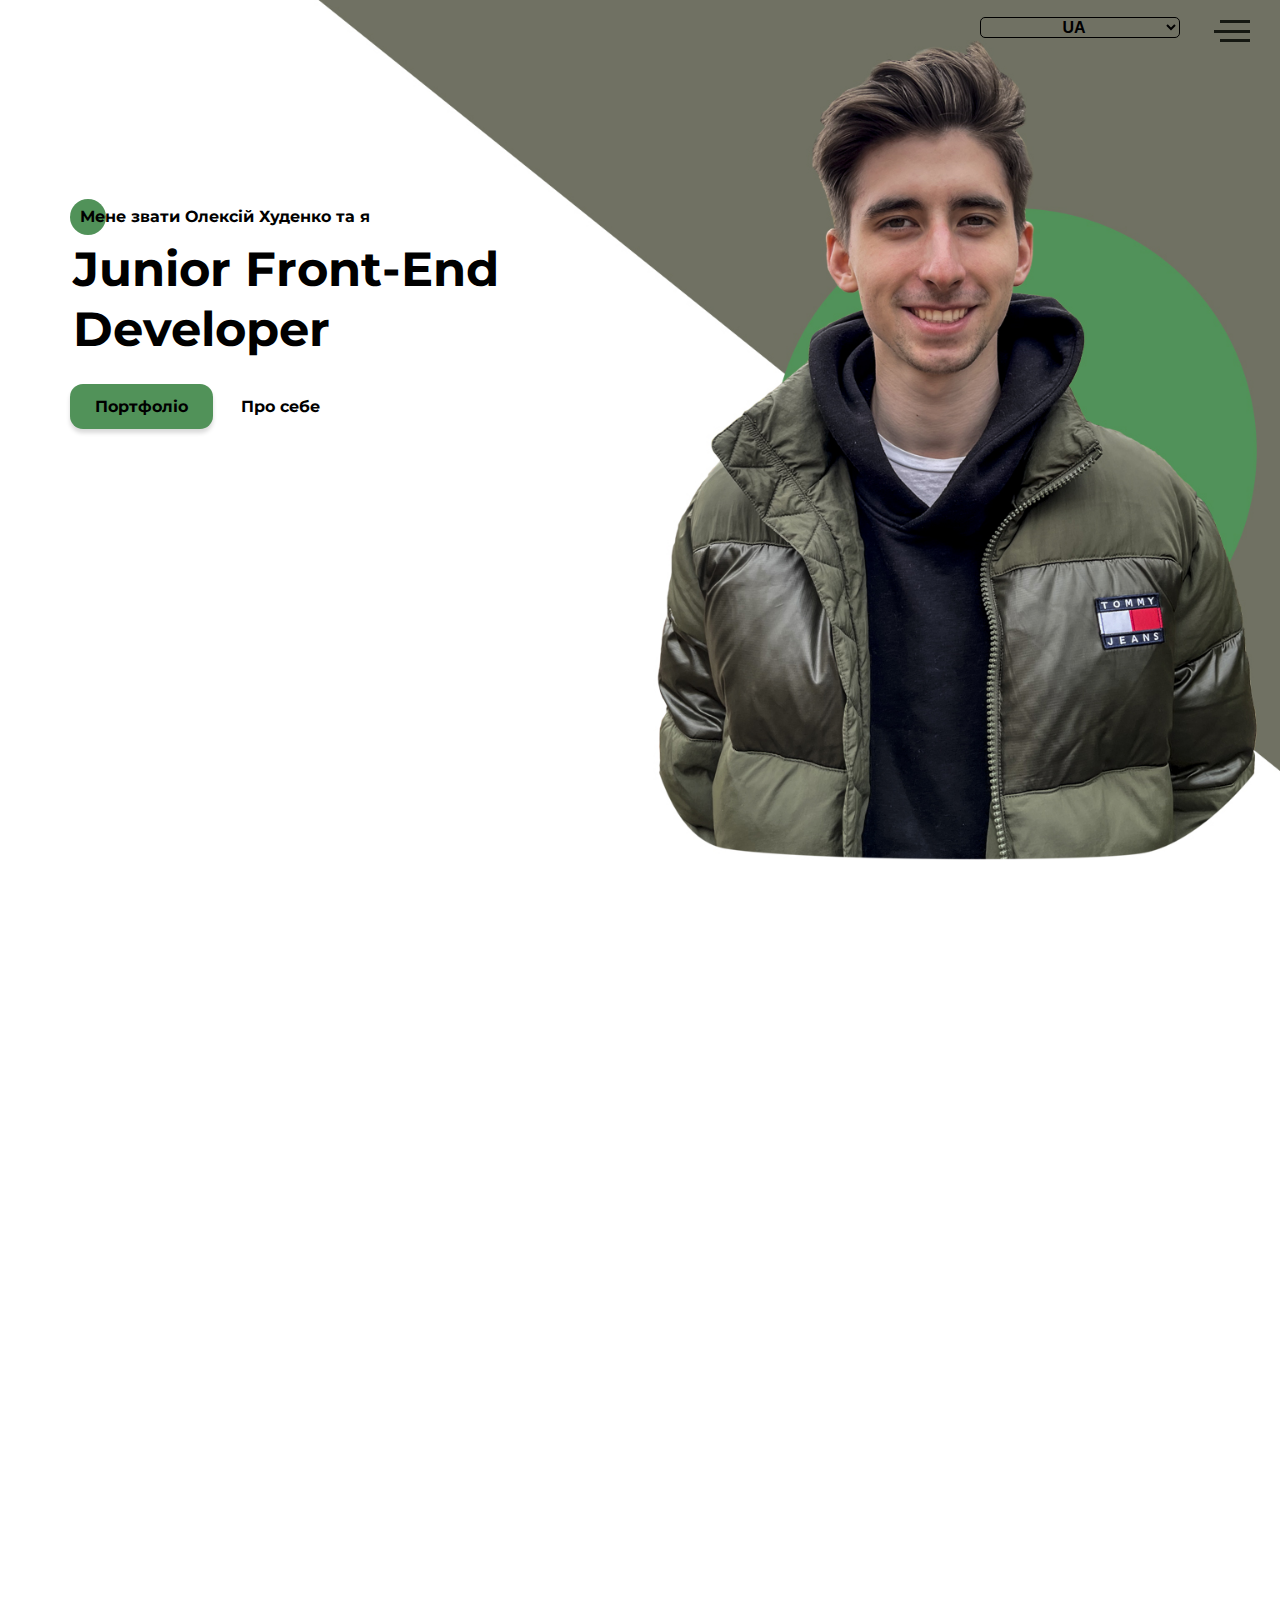
==== index.html @ 117a8a62 "Push on this repository" ====
<!DOCTYPE html><html lang="ru"><head><meta charset="UTF-8"><meta name="viewport" content="width=device-width,initial-scale=1"><meta http-equiv="X-UA-Compatible" content="ie=edge"><title>Loisteg's portfolio</title><meta name="title" content="Мое портфолио"><meta name="description" content="Здесь вы сможете ознакомиться с моими работами и узнать больше обо мне"><!-- Open Graph / Facebook --><meta property="og:type" content="website"><meta property="og:url" content="https://metatags.io/"><meta property="og:title" content="Мое портфолио"><meta property="og:description" content="Здесь вы сможете ознакомиться с моими работами и узнать больше обо мне"><meta property="og:image" content="https://metatags.io/assets/meta-tags-16a33a6a8531e519cc0936fbba0ad904e52d35f34a46c97a2c9f6f7dd7d336f2.png"><!-- Twitter --><meta property="twitter:card" content="summary_large_image"><meta property="twitter:url" content="https://metatags.io/"><meta property="twitter:title" content="Мое портфолио"><meta property="twitter:description" content="Здесь вы сможете ознакомиться с моими работами и узнать больше обо мне"><meta property="twitter:image" content="https://metatags.io/assets/meta-tags-16a33a6a8531e519cc0936fbba0ad904e52d35f34a46c97a2c9f6f7dd7d336f2.png"><!-- Favicon  --><link rel="apple-touch-icon" sizes="57x57" href="icons/favicon//apple-icon-57x57.png"><link rel="apple-touch-icon" sizes="60x60" href="icons/favicon//apple-icon-60x60.png"><link rel="apple-touch-icon" sizes="72x72" href="icons/favicon//apple-icon-72x72.png"><link rel="apple-touch-icon" sizes="76x76" href="icons/favicon//apple-icon-76x76.png"><link rel="apple-touch-icon" sizes="114x114" href="icons/favicon//apple-icon-114x114.png"><link rel="apple-touch-icon" sizes="120x120" href="icons/favicon//apple-icon-120x120.png"><link rel="apple-touch-icon" sizes="144x144" href="icons/favicon//apple-icon-144x144.png"><link rel="apple-touch-icon" sizes="152x152" href="icons/favicon//apple-icon-152x152.png"><link rel="apple-touch-icon" sizes="180x180" href="icons/favicon//apple-icon-180x180.png"><link rel="icon" type="image/png" sizes="192x192" href="icons/favicon//android-icon-192x192.png"><link rel="icon" type="image/png" sizes="32x32" href="icons/favicon//favicon-32x32.png"><link rel="icon" type="image/png" sizes="96x96" href="icons/favicon//favicon-96x96.png"><link rel="icon" type="image/png" sizes="16x16" href="icons/favicon//favicon-16x16.png"><link rel="manifest" href="icons/favicon//manifest.json"><meta name="msapplication-TileColor" content="#ffffff"><meta name="msapplication-TileImage" content="icons/favicon//ms-icon-144x144.png"><meta name="theme-color" content="#ffffff"><link rel="stylesheet" href="css/style.min.css"></head><body><aside class="sidepanel animate__animated animate__fadeIn wow" data-wow-delay="0.3s"><a href="https://www.facebook.com/lo1steg" class="sidepanel__link" target="_blank"><svg width="20" height="20" viewBox="0 0 20 20" fill="none" xmlns="http://www.w3.org/2000/svg"><path d="M-7.46167e-07 2.92969L-1.28061e-07 17.0703C-5.74539e-08 18.6856 1.31439 20 2.92969 20L17.0703 20C18.6856 20 20 18.6856 20 17.0703L20 11.1719L12.9297 11.1719L12.9297 13.5156L9.41406 13.5156L9.41406 11.1719L7.03125 11.1719C5.09262 11.1719 3.51562 9.59488 3.51562 7.65625L3.51562 4.10156L7.03125 4.10156L7.03125 7.65625L9.41406 7.65625L9.41406 4.10156L12.9297 4.6875L12.9297 7.65625L20 7.65625L20 2.92969C20 1.31439 18.6856 -8.16774e-07 17.0703 -7.46167e-07L2.92969 -1.28061e-07C1.31439 -5.74539e-08 -8.16774e-07 1.31439 -7.46167e-07 2.92969Z" fill="black"/></svg> </a><a href="https://www.instagram.com/loisteg" class="sidepanel__link" target="_blank"><svg width="20" height="20" viewBox="0 0 20 20" fill="none" xmlns="http://www.w3.org/2000/svg"><path d="M-6.01032e-07 6.25L-2.73196e-07 13.75C-1.22337e-07 17.2012 2.79875 20 6.25 20L13.75 20C17.2013 20 20 17.2012 20 13.75L20 6.25C20 2.79875 17.2012 -7.51891e-07 13.75 -6.01032e-07L6.25 -2.73196e-07C2.79875 -1.22337e-07 -7.51891e-07 2.79875 -6.01032e-07 6.25ZM13.75 1.875C16.1625 1.875 18.125 3.8375 18.125 6.25L18.125 13.75C18.125 16.1625 16.1625 18.125 13.75 18.125L6.25 18.125C3.8375 18.125 1.875 16.1625 1.875 13.75L1.875 6.25C1.875 3.8375 3.8375 1.875 6.25 1.875L13.75 1.875Z" fill="black"/><path d="M5 10C5 12.7612 7.23875 15 10 15C12.7613 15 15 12.7612 15 10C15 7.23875 12.7612 5 10 5C7.23875 5 5 7.23875 5 10ZM13.125 10C13.125 11.7225 11.7225 13.125 10 13.125C8.27625 13.125 6.875 11.7225 6.875 10C6.875 8.2775 8.27625 6.875 10 6.875C11.7225 6.875 13.125 8.2775 13.125 10Z" fill="black"/><path d="M5.29123 4.625C5.29123 4.25704 4.99295 3.95875 4.62499 3.95875C4.25703 3.95875 3.95874 4.25704 3.95874 4.625C3.95874 4.99296 4.25703 5.29125 4.62499 5.29125C4.99295 5.29125 5.29123 4.99296 5.29123 4.625Z" fill="black"/></svg> </a><a href="https://github.com/loisteg" class="sidepanel__link" target="_blank"><svg width="20" height="20" viewBox="0 0 20 20" fill="none" xmlns="http://www.w3.org/2000/svg"><path d="M-4.37114e-07 9.99951C-1.95608e-07 15.5245 4.36167 19.9995 9.74107 19.9995C14.0457 19.9995 17.6962 17.1345 18.9832 13.162C19.0749 12.662 18.7734 12.4787 18.5148 12.4787C18.2835 12.4787 17.6706 12.487 16.8585 12.4912C17.4459 15.2728 15.5517 15.8595 15.5517 15.8595C14.4274 16.3145 14.1267 16.972 14.1267 16.972C13.5228 17.8778 13.5352 16.902 13.5352 16.902C13.603 15.8978 14.5389 15.3703 14.5389 15.3703C16.0283 14.4787 15.5979 13.0295 15.3493 12.4578C14.719 12.3678 14.2903 12.1103 14.0466 11.8245C13.8029 14.0453 12.9652 16.3795 9.23304 16.3795C8.16988 16.3795 7.30085 15.992 6.61933 15.3503C6.37316 15.4628 5.3827 15.8003 4.04116 15.2628C4.04116 15.2628 3.78012 14.4253 5.03988 12.5128C4.82345 11.7128 4.71606 10.8628 4.7111 10.0128C4.71606 9.16284 4.82345 8.31285 5.03988 7.51284C3.78012 5.61285 4.04116 4.77535 4.04116 4.77535C5.3827 4.23785 6.37316 4.57534 6.61933 4.67535C7.30085 4.03785 8.16988 3.65035 9.23304 3.65035C12.9752 3.65035 13.7987 5.98784 14.0383 8.21284C14.3307 7.86284 14.928 7.53784 15.8408 7.53784C17.1444 7.53784 18.1918 7.55034 18.5082 7.55034C18.7635 7.55034 19.0683 7.37534 18.9708 6.86284C17.692 2.86201 14.0391 -0.000488895 9.74107 -0.000488707C4.36167 -0.000488472 -6.7851e-07 4.47701 -4.37114e-07 9.99951Z" fill="#212121"/></svg></a><div class="sidepanel__divider"></div><div class="sidepanel__text"><span class="lng-sidepanel__text title title_fz16">Социальные сети</span></div></aside><select name="language" class="change-lang animate__animated animate__fadeIn wow" data-wow-delay="0.3s"><option value="ua" selected="selected">UA</option><option value="ru">RU</option><option value="en">EN</option></select><div class="menu"><div class="menu__block"><div class="menu__close"><svg width="29" height="30" viewBox="0 0 29 30" fill="none" xmlns="http://www.w3.org/2000/svg"><path d="M17.1568 14.5231L28.4489 3.23075C29.1837 2.49623 29.1837 1.30861 28.4489 0.574085C27.7144 -0.160437 26.5267 -0.160437 25.7922 0.574085L14.4998 11.8665L3.20781 0.574085C2.47295 -0.160437 1.28567 -0.160437 0.551149 0.574085C-0.183716 1.30861 -0.183716 2.49623 0.551149 3.23075L11.8432 14.5231L0.551149 25.8155C-0.183716 26.55 -0.183716 27.7376 0.551149 28.4721C0.917206 28.8385 1.39852 29.0226 1.87948 29.0226C2.36045 29.0226 2.84141 28.8385 3.20781 28.4721L14.4998 17.1798L25.7922 28.4721C26.1586 28.8385 26.6396 29.0226 27.1205 29.0226C27.6015 29.0226 28.0825 28.8385 28.4489 28.4721C29.1837 27.7376 29.1837 26.55 28.4489 25.8155L17.1568 14.5231Z" fill="black"/></svg></div><nav><ul class="menu__list"><li class="menu__link"><a href="#about" class="lng-menu__link-about">ОБО МНЕ</a></li><li class="menu__link"><a href="#resume" class="lng-menu__link-resume">МОЙ ОПЫТ</a></li><li class="menu__link"><a href="#work" class="lng-menu__link-work">МОИ НАВЫКИ</a></li><li class="menu__link"><a href="#portfolio" class="lng-menu__link-portfolio">МОИ РАБОТЫ</a></li><li class="menu__link"><a href="#contacs" class="lng-menu__link-contacs">КОНТАКТЫ</a></li></ul></nav><div class="menu__social"><a href="https://github.com/loisteg" target="_blank"><svg width="20" height="19" viewBox="0 0 20 19" fill="none" xmlns="http://www.w3.org/2000/svg"><path d="M10 0C4.475 0 0 4.36167 0 9.74107C0 14.0457 2.865 17.6962 6.8375 18.9832C7.3375 19.0749 7.52083 18.7734 7.52083 18.5148C7.52083 18.2835 7.5125 17.6706 7.50833 16.8585C4.72667 17.4459 4.14 15.5517 4.14 15.5517C3.685 14.4274 3.0275 14.1267 3.0275 14.1267C2.12167 13.5228 3.0975 13.5352 3.0975 13.5352C4.10167 13.603 4.62917 14.5389 4.62917 14.5389C5.52083 16.0283 6.97 15.5979 7.54167 15.3493C7.63167 14.719 7.88917 14.2903 8.175 14.0466C5.95417 13.8029 3.62 12.9652 3.62 9.23304C3.62 8.16988 4.0075 7.30085 4.64917 6.61934C4.53667 6.37317 4.19917 5.3827 4.73667 4.04116C4.73667 4.04116 5.57417 3.78012 7.48667 5.03988C8.28667 4.82345 9.13667 4.71606 9.98667 4.7111C10.8367 4.71606 11.6867 4.82345 12.4867 5.03988C14.3867 3.78012 15.2242 4.04116 15.2242 4.04116C15.7617 5.3827 15.4242 6.37317 15.3242 6.61934C15.9617 7.30085 16.3492 8.16988 16.3492 9.23304C16.3492 12.9752 14.0117 13.7987 11.7867 14.0383C12.1367 14.3307 12.4617 14.928 12.4617 15.8408C12.4617 17.1444 12.4492 18.1918 12.4492 18.5082C12.4492 18.7635 12.6242 19.0683 13.1367 18.9708C17.1375 17.692 20 14.0391 20 9.74107C20 4.36167 15.5225 0 10 0Z" fill="#212121"/></svg> </a><a href="https://www.instagram.com/loisteg" target="_blank"><svg width="20" height="20" viewBox="0 0 20 20" fill="none" xmlns="http://www.w3.org/2000/svg"><path d="M13.7495 0L6.24951 0C2.79826 0 -0.000488281 2.79875 -0.000488281 6.25L-0.000488281 13.75C-0.000488281 17.2013 2.79826 20 6.24951 20L13.7495 20C17.2008 20 19.9995 17.2013 19.9995 13.75L19.9995 6.25C19.9995 2.79875 17.2008 0 13.7495 0ZM18.1245 13.75C18.1245 16.1625 16.162 18.125 13.7495 18.125L6.24951 18.125C3.83701 18.125 1.87451 16.1625 1.87451 13.75L1.87451 6.25C1.87451 3.8375 3.83701 1.875 6.24951 1.875L13.7495 1.875C16.162 1.875 18.1245 3.8375 18.1245 6.25L18.1245 13.75Z" fill="black"/><path d="M9.99951 5C7.23826 5 4.99951 7.23875 4.99951 10C4.99951 12.7613 7.23826 15 9.99951 15C12.7608 15 14.9995 12.7613 14.9995 10C14.9995 7.23875 12.7608 5 9.99951 5ZM9.99951 13.125C8.27701 13.125 6.87451 11.7225 6.87451 10C6.87451 8.27625 8.27701 6.875 9.99951 6.875C11.722 6.875 13.1245 8.27625 13.1245 10C13.1245 11.7225 11.722 13.125 9.99951 13.125Z" fill="black"/><path d="M15.3745 5.29123C15.7425 5.29123 16.0408 4.99295 16.0408 4.62499C16.0408 4.25703 15.7425 3.95874 15.3745 3.95874C15.0065 3.95874 14.7083 4.25703 14.7083 4.62499C14.7083 4.99295 15.0065 5.29123 15.3745 5.29123Z" fill="black"/></svg> </a><a href="https://www.facebook.com/lo1steg" target="_blank"><svg width="20" height="20" viewBox="0 0 20 20" fill="none" xmlns="http://www.w3.org/2000/svg"><path d="M17.0698 0L2.9292 0C1.3139 0 -0.000488281 1.31439 -0.000488281 2.92969L-0.000488281 17.0703C-0.000488281 18.6856 1.3139 20 2.9292 20L8.82764 20L8.82764 12.9297L6.48389 12.9297L6.48389 9.41406L8.82764 9.41406L8.82764 7.03125C8.82764 5.09262 10.4046 3.51563 12.3433 3.51563L15.8979 3.51563L15.8979 7.03125L12.3433 7.03125L12.3433 9.41406L15.8979 9.41406L15.312 12.9297L12.3433 12.9297L12.3433 20L17.0698 20C18.6851 20 19.9995 18.6856 19.9995 17.0703L19.9995 2.92969C19.9995 1.31439 18.6851 0 17.0698 0Z" fill="black"/></svg></a></div></div><div class="menu__overlay"></div></div><a href="#up" class="pageup"><img src="icons/up.svg" alt="Up"></a><section class="promo animate__animated animate__fadeIn wow" data-wow-delay="0.3s" id="up"><div class="hamburger" tabindex="0"><span></span> <span class="long"></span> <span></span></div><div class="container"><div class="title title_fz16 lng-promo__subtitle promo__subtitle animate__animated animate__fadeInUp wow" data-wow-delay="0.7s">Меня зовут Алексей Худенко и я</div><h1 class="title title_fz48 promo__title animate__animated animate__fadeInUp wow" data-wow-delay="1s">Junior Front-End Developer</h1><div class="promo__btns animate__animated animate__fadeIn wow" data-wow-delay="1.8s"><a href="#portfolio" class="lng-promo__link-portfolio promo__link btn">Портфолио</a> <a href="#about" class="lng-promo__link-aboutme promo__link">Обо мне</a></div></div></section><section class="about" id="about"><div class="container"><div class="about__wrapper"><div class="about__photo animate__animated animate__fadeIn wow" data-wow-delay="0.5s"><picture><source media="(max-width: 576px)" srcset="img/main_photo-min.png"><source media="(max-width: 768px)" srcset="img/main_photo-average.jpg"><source media="(min-width: 769px)" srcset="img/main_photo.png"><img src="img/main_photo.png" alt="photo"></picture></div><div class="about__descr animate__animated animate__fadeIn wow" data-wow-delay="0.6s"><h2 class="title title_fz16 lng-about__title about__title">Обо мне</h2><div class="title title_fz36 lng-about__subtitle about__subtitle">Меня зовут Алексей</div><div class="divider"></div><p class="lng-about__text about__text">И я Junior Front-End developer. Мне 20 лет, живу в городе Киев. Учусь и практикую свои знания уже год. За это время я успел понять, что работа с визуальной частью сайтов и приложений - это моя страсть. Такая работа даёт мне энергию каждый день писать всё больше и больше кода, просматривать тематические ролики/курсы, читать документация, в общем, развиваться.</p></div><div class="about__skills"><div class="about__skills-item animate__animated animate__fadeIn wow" data-wow-delay="1s"><div class="about__skills-circle"><img src="icons/about_me/web_development.svg" alt="web-dev"></div><div><div class="lng-about__skills-f title title_fz14">Разработка сайтов</div><p class="lng-about__skills-text-f about__skills-text">Разработка классических сайтов, основанных на HTML5, CSS3 и JavaScript.</p></div></div><div class="about__skills-item animate__animated animate__fadeIn wow" data-wow-delay="1.1s"><div class="about__skills-circle"><img src="icons/about_me/mobile_dev.svg" alt="mobile-dev"></div><div><div class="lng-about__skills-s-header title title_fz14">Адаптивность проектов</div><p class="lng-about__skills-text-s about__skills-text">Умение разрабатывать и работать с адаптивностью. Адаптивная, резиновая вёрстка, принципы Mobile first и Desktop first.</p></div></div><div class="about__skills-item animate__animated animate__fadeIn wow" data-wow-delay="1.2s"><div class="about__skills-circle"><img src="icons/about_me/design.svg" alt="design"></div><div><div class="lng-about__skills-t-header title title_fz14">Разработка приложений</div><p class="lng-about__skills-text-t about__skills-text">Разработка приложений, которые базируются на стеке React + Redux.</p></div></div></div></div></div></section><section class="resume" id="resume"><div class="container"><h2 class="lng-resume-title title title_fz16 title__section-title animate__animated animate__fadeIn wow" data-wow-delay="0.5s">Опыт</h2><div class="lng-resume-subtitle title title_fz36 title__section-subtitle animate__animated animate__fadeIn wow" data-wow-delay="0.5s">Чем я буду полезен</div><div class="divider animate__animated animate__fadeIn wow" data-wow-delay="0.5s"></div><div class="resume__wrapper"><div class="resume__column animate__animated animate__fadeInUp wow" data-wow-delay="0.7s"><h3 class="lng-resume__column-title-f title title_fz20 resume__column-title">Профильное образование</h3><ul><li><div class="resume__item"><div class="resume__item-head"><div class="resume__item-icon"><img src="icons/experience/university.svg" alt="University"></div><h4 class="title title_fz14">Czech University of Life Sciences</h4><div class="lng-resume__item-location-f resume__item-location">Системная инженерия (2020-2021)</div></div><div class="lng-resume__item-body-f resume__item-body">При учёбе в этом высшем учебном заведении были изучены принципы работы алгоритмов. Приминением для знаний алгоритмов послужил язык программирования С#. Во время учёбы были пройдены типы значений, обьявления функций, работа с терминалом, написание просто теста на скорость. Окончанием обучения предмета стало сдача собственного проекта.</div></div></li><li><div class="resume__item"><div class="resume__item-head"><div class="resume__item-icon"><img src="icons/experience/courses.svg" alt="Courses"></div><h4 class="lng-resume__item-header-s title title_fz14">Киевский национальный економический университет им. Вадима Гетьмана</h4><div class="lng-resume__item-location-s resume__item-location">Экономика предприятия (2021-...)</div></div><div class="lng-resume__item-body-s resume__item-body">В этом университете упор идёт на изучение экономических аспектов работы фирм, корпораций, и их развития. Большое внимание уделяется навыкам работе в команде, делегированию рабочих процессов, укладываться в дедлайны и умению держать ситуацию под контролем.</div></div></li></ul></div><div class="resume__column animate__animated animate__fadeInUp wow" data-wow-delay="0.7s"><h3 class="lng-resume__column-title-s title title_fz20 resume__column-title">Пройденные курсы</h3><ul><div class="resume__item"><div class="resume__item-head"><div class="resume__item-icon"><img src="icons/experience/developer.svg" alt="Courses"></div><h4 class="title title_fz14">Udemy</h4><div class="lng-resume__item-location-course-f resume__item-location">Курс "Web-разработчик"</div></div><div class="lng-resume__item-body-course-f resume__item-body">Курс Web-разработчик от Ивана Петриченка. На этом курсе была пройдена вся база HTML5 и CSS3 с большим количеством углублений. Большим плюсом послужила практика в написании адаптивной и отзывчевой вёрстки. Так же в этом курсе было знакомство с такими техноголиями как Figma, Avocode, Gulp, методология БЭМ, Bootstrap, препроцессоры SCSS/SASS, работа с Git и GitHub, работа с Jquery, Flexbox, CSS grid.</div></div><li><div class="resume__item"><div class="resume__item-head"><div class="resume__item-icon"><img src="icons/experience/designer.svg" alt="Courses"></div><h4 class="title title_fz14">Udemy</h4><div class="lng-resume__item-location-course-s resume__item-location">Курс "Полный курс по JavaScript + React"</div></div><div class="lng-resume__item-body-course-s resume__item-body">В данном курсе были изучены основы объектно ориентированного программирования, изучение языка программирования JavaScript ES6+ стандарта, библиотека React в связке с Redux, практика работы с превращением кода в более старый формат (Babel, Core.js, полифиллы), работа с AJAX, JSON, Jquery а так же npm, Browserify, Webpack, Heroku.</div></div></li></ul></div></div></div></section><section class="work" id="work"><div class="container"><h2 class="lng-work-header title title_fz16 title__section-title animate__animated animate__fadeIn wow" data-wow-delay="0.3s">Навыки</h2><div class="lng-work-subheader title title_fz36 title__section-subtitle work__title animate__animated animate__fadeIn wow" data-wow-delay="0.3s">Что я использую в работе</div><div class="divider animate__animated animate__fadeIn wow" data-wow-delay="0.3s"></div><div class="work__wrapper__cards"><div class="work-item animate__animated animate__fadeInUp wow" data-wow-delay="0.5s"><div class="work-item__img"><img src="icons/skills/html5.svg" alt="HTML5"></div><div class="title title_fz14 work-item__header">HTML5</div><div class="lng-work-item__descr-html work-item__descr">Именно он создает каркас вашего сайта или приложения, а пятая версия позволит мне создавать более SEO-оптимизированную структуру вашего продукта</div></div><div class="work-item animate__animated animate__fadeInUp wow" data-wow-delay="0.5s"><div class="work-item__img"><img src="icons/skills/css3.svg" alt="CSS"></div><div class="title title_fz14 work-item__header">CSS3</div><div class="lng-work-item__descr-css work-item__descr">Этот язык стилей позволяет мне создавать абсолютно любой внешний вид вашего сайта или приложения. Все ограничивается только вашей фантазией!</div></div><div class="work-item animate__animated animate__fadeInUp wow" data-wow-delay="0.5s"><div class="work-item__img"><img src="icons/skills/js.svg" alt="JavaScript"></div><div class="title title_fz14 work-item__header">JavaScript</div><div class="lng-work-item__descr-js work-item__descr">Этот язык программирования позволяет оживить все что угодно: слайдеры, окна, подсказки, вкладки, получение данных от сервера и многое другое</div></div><div class="work-item animate__animated animate__fadeInUp wow" data-wow-delay="0.5s"><div class="work-item__img"><img src="icons/skills/jquery.svg" alt="Jquery"></div><div class="title title_fz14 work-item__header">Jquery</div><div class="lng-work-item__descr-jquery work-item__descr">Библиотека Jquery позволит ускорить разработку. Без необходимости интегрировать в проект мы её не будем, но навык работы с ней присутствует</div></div><div class="work-item animate__animated animate__fadeInUp wow" data-wow-delay="0.5s"><div class="work-item__img"><img src="icons/skills/react.svg" alt="React"></div><div class="title title_fz14 work-item__header">React</div><div class="lng-work-item__descr-react work-item__descr">Эта библиотека позволяет создавать web-приложения. Мы можем создать максимально интерактивный продукт именно под ваши цели</div></div><div class="work-item animate__animated animate__fadeInUp wow" data-wow-delay="0.5s"><div class="work-item__img"><img src="icons/skills/redux.svg" alt="Redux"></div><div class="title title_fz14 work-item__header">Redux</div><div class="lng-work-item__descr-redux work-item__descr">Эта библиотека для JavaScript предназначена для упрощения управлением состоянием приложения. Redux позволяет все состояние приложения хранится в одном месте</div></div><div class="work-item animate__animated animate__fadeInUp wow" data-wow-delay="0.5s"><div class="work-item__img"><img src="icons/skills/bootstrap.svg" alt="Bootstrap"></div><div class="title title_fz14 work-item__header">Bootstrap</div><div class="lng-work-item__descr-bootstrap work-item__descr">Фреймворк Bootstrap – это набор набор CSS и JavaScript файлов. Он позволяет верстать сайты в несколько раз быстрее, чем на «чистом» CSS и JavaScript</div></div><div class="work-item animate__animated animate__fadeInUp wow" data-wow-delay="0.5s"><div class="work-item__img"><img src="icons/skills/figma.svg" alt="Figma"></div><div class="title title_fz14 work-item__header">Figma</div><div class="lng-work-item__descr-figma work-item__descr">Figma - один из самых популярных кроссплатформенных графических редакторов. В ней можно создавать: макеты сайтов, приложений и кликабельные прототипы с анимацией отдельные элементы интерфейса</div></div><div class="work-item animate__animated animate__fadeInUp wow" data-wow-delay="0.5s"><div class="work-item__img"><img src="icons/skills/photoshop.svg" alt="Photoshop"></div><div class="title title_fz14 work-item__header">Photoshop</div><div class="lng-work-item__descr-photoshop work-item__descr">Photoshop - это графический редактор, в котором можно корректировать изображение, создавать GIF анимации, работать с визуалом и так далее</div></div><!-- <div class="work-item">
                    <div class="work-item__img"><img src="icons/skills/node.js.svg" alt="NodeJS"></div>
                    <div class="title title_fz14 work-item__header">Node.js</div>
                    <div class="work-item__descr">Эта платформа позволяет создавать бэкенд для вашего продукта - “мозги”, которые будут выполнять действия, которые пользователь не видит</div>
                </div>
                <div class="work-item">
                    <div class="work-item__img"><img src="icons/skills/mongo.db.svg" alt="Mongo.db"></div>
                    <div class="title title_fz14 work-item__header">Mongo.db</div>
                    <div class="work-item__descr">Это нереляционная база данных, которая будет хранить данные вашего сайта или приложения</div>
                </div> --></div><!-- <div class="work__wrapper__bars">
                <div class="work__bar-item">
                    <div class="title title_fz14 work__bar-item__text">Создание сайтов</div>
                    <div class="title title_fz14 work__bar-item__procent">100%</div>
                    <div class="work__bar-item__lines">
                        <div class="work__bar-item__backgroundline"></div>
                        <div class="work__bar-item__firstline"></div>
                    </div>
                </div>
                <div class="work__bar-item">
                    <div class="title title_fz14 work__bar-item__text">Создание приложений</div>
                    <div class="title title_fz14 work__bar-item__procent">85%</div>
                    <div class="work__bar-item__lines">
                        <div class="work__bar-item__backgroundline"></div>
                        <div class="work__bar-item__firstline"></div>
                    </div>
                </div>
                <div class="work__bar-item">
                    <div class="title title_fz14 work__bar-item__text">Работа с данными</div>
                    <div class="title title_fz14 work__bar-item__procent">90%</div>
                    <div class="work__bar-item__lines">
                        <div class="work__bar-item__backgroundline"></div>
                        <div class="work__bar-item__firstline"></div>
                    </div>
                </div>
                <div class="work__bar-item">
                    <div class="title title_fz14 work__bar-item__text">Креативность</div>
                    <div class="title title_fz14 work__bar-item__procent">75%</div>
                    <div class="work__bar-item__lines">
                        <div class="work__bar-item__backgroundline"></div>
                        <div class="work__bar-item__firstline"></div>
                    </div>
                </div>
                <div class="work__bar-item">
                    <div class="title title_fz14 work__bar-item__text">Создание дизайна</div>
                    <div class="title title_fz14 work__bar-item__procent">90%</div>
                    <div class="work__bar-item__lines">
                        <div class="work__bar-item__backgroundline"></div>
                        <div class="work__bar-item__firstline"></div>
                    </div>
                </div>
                <div class="work__bar-item">
                    <div class="title title_fz14 work__bar-item__text">Soft skills</div>
                    <div class="title title_fz14 work__bar-item__procent">95%</div>
                    <div class="work__bar-item__lines">
                        <div class="work__bar-item__backgroundline"></div>
                        <div class="work__bar-item__firstline"></div>
                    </div>
                </div>
            </div> --></div></section><section class="portfolio" id="portfolio"><div class="container"><h2 class="lng-portfolio-header title title_fz16 title__section-title animate__animated animate__fadeIn wow" data-wow-delay="0.3s">Портфолио</h2><div class="lng-portfolio-subheader title title_fz36 title__section-subtitle animate__animated animate__fadeIn wow" data-wow-delay="0.3s">Мои работы</div><div class="divider animate__animated animate__fadeIn wow" data-wow-delay="0.3s"></div><div class="portfolio__wrapper"><a href="https://loisteg.github.io/RunSmart-for-Resume/" class="animate__animated animate__fadeInUp wow portfolio-item" target="_blank" data-wow-delay="0.5s"><img src="img/works/pulse.jpg" alt="Pulse"> </a><a href="https://loisteg.github.io/Food-for-Resume/" class="animate__animated animate__fadeInUp wow portfolio-item" target="_blank" data-wow-delay="0.5s"><img src="img/works/food.jpg" alt="Food"> </a><a href="https://loistegtodolist.herokuapp.com/" class="animate__animated animate__fadeInUp wow portfolio-item" target="_blank" data-wow-delay="0.5s"><img src="img/works/todo.jpg" alt="To Do List"> </a><a href="https://marvelinformationportalproject.herokuapp.com/" class="vertical animate__animated animate__fadeInUp wow portfolio-item" target="_blank" data-wow-delay="0.5s"><img src="img/works/marvel.jpg" alt="Marvel Information Portal"> </a><a href="https://loisteg.github.io/Uber-for-Resume/" class="animate__animated animate__fadeInUp wow portfolio-item" target="_blank" data-wow-delay="0.5s"><img src="img/works/uber.jpg" alt="Uber"> </a><a href="https://heroadminpanelproject.herokuapp.com/" class="horizontal animate__animated animate__fadeInUp wow portfolio-item" target="_blank" data-wow-delay="0.5s"><img src="img/works/hero.jpg" alt="Hero Admin Panel"></a></div></div></section><!-- <section class="price" id="price">
        <div class="container">
            <h2 class="title title_fz16 title__section-title">Прайс-лист</h2>
            <div class="divider"></div>
    
            <div class="price__wrapper">
                <div class="price__item">
                    <div class="price__type">Landing-page</div>
                    <div class="price__count">от 8000 руб.</div>
                    <div class="price__descr">
                        Одностраничный сайт для презентации услуг/товаров/...
                    </div>
                </div>
                <div class="price__item">
                    <div class="price__type">Web-приложение</div>
                    <div class="price__count">от 28000 руб.</div>
                    <div class="price__descr">
                        Приложение внутри браузера для лучшего комфорта
                    </div>
                </div>
                <div class="price__item">
                    <div class="price__type">Корпоративный сайт</div>
                    <div class="price__count">от 20000 руб.</div>
                    <div class="price__descr">
                        Сайт для вашего бизнеса или компании
                    </div>
                </div>
                <div class="price__item">
                    <div class="price__type">Android/IOS Приложение</div>
                    <div class="price__count">от 25000 руб.</div>
                    <div class="price__descr">
                        Приложение для смартфона любой ОС
                    </div>
                </div>
                <div class="price__item">
                    <div class="price__type">Интернет-магазин</div>
                    <div class="price__count">от 30000 рxуб.</div>
                    <div class="price__descr">
                        Инструмент для ваших продаж в сети
                    </div>
                </div>
                <div class="price__item">
                    <div class="price__type">Дизайн</div>
                    <div class="price__count">Индивидуально</div>
                    <div class="price__descr">
                        Создам дизайн для вашего сайта/приложения...
                    </div>
                </div>
            </div>
        </div>
    </section> --><section class="contacs" id="contacs"><div class="container"><div class="contacs__wrapper"><div class="contacs__photo animate__animated animate__fadeIn wow" data-wow-delay="0.3s"><img src="img/footer_photo.png" alt="My picture"></div><div class="contacs__descr" id="backform"><div class="lng-contacs-header title title_fz16 contacs__header animate__animated animate__fadeIn wow" data-wow-delay="0.3s">Контакты</div><div class="lng-contacs-subheader title title_fz36 contacs__subheader animate__animated animate__fadeIn wow" data-wow-delay="0.3s">Свяжитесь со мной</div><div class="divider animate__animated animate__fadeIn wow" data-wow-delay="0.3s"></div><div class="lng-contacs__text-variants title title_fz14 contacs__text animate__animated animate__fadeInUp wow" data-wow-delay="0.6s">Любым удобным для вас способом:</div><div class="contacs__social"><a href="https://www.facebook.com/lo1steg" class="contacs__link animate__animated animate__fadeInUp wow" target="_blank" data-wow-delay="0.7s"><img src="icons/social/facebook__footer.svg" alt="Facebook"> </a><a href="https://t-do.ru/loisteg" class="contacs__link animate__animated animate__fadeInUp wow" target="_blank" data-wow-delay="0.8s"><img src="icons/social/telegram__footer.svg" alt="Telegram"> </a><a href="https://www.instagram.com/loisteg" class="contacs__link animate__animated animate__fadeInUp wow" target="_blank" data-wow-delay="0.9s"><img src="icons/social/instagram__footer.svg" alt="Instagram"> </a><a href="https://www.linkedin.com/in/loisteg" class="contacs__link animate__animated animate__fadeInUp wow" target="_blank" data-wow-delay="1s"><img src="icons/social/linkedin__footer.svg" alt="LinkedIn"></a></div><div class="lng-contacs__text-form title title_fz14 contacs__text animate__animated animate__fadeInUp wow" data-wow-delay="1.1s">Или оставьте ваши данные и я сам вам напишу:</div><form action="" class="contacs__form"><div class="contacs__input animate__animated animate__fadeInUp wow" data-wow-delay="1.2s"><input name="name" id="name" type="text" required> <label for="name" class="lng-contacs__input-name">Ваше имя</label></div><div class="contacs__input animate__animated animate__fadeInUp wow" data-wow-delay="1.3s"><input name="email" id="email" type="email" required> <label for="email" class="lng-contacs__input-email">Ваша почта</label></div><div class="contacs__textarea animate__animated animate__fadeInUp wow" data-wow-delay="1.4s"><textarea name="text" id="text" required></textarea> <label for="text" class="lng-contacs__input-message">Ваше сообщение</label></div><div class="contacs__triggers"><button class="lng-contacs_btn contacs_btn btn animate__animated animate__fadeInUp wow" data-wow-delay="1.5s" disabled="disabled">Отправить сообщение</button><div class="contacs__policy animate__animated animate__fadeInUp wow" data-wow-delay="1.5s"><input name="checkbox" type="checkbox" required> <span class="lng-contacs__policy">Я согласен(а) с <a href="/policy.html">политикой конфиденциальности</a></span></div></div></form></div></div></div></section><script src="https://code.jquery.com/jquery-1.11.0.min.js"></script><script src="js/language.js"></script><script src="js/wow.min.js"></script><script src="js/script.js"></script></body></html>
---- css/style.min.css ----
/*!
 * Bootstrap Reboot v4.3.1 (https://getbootstrap.com/)
 * Copyright 2011-2019 The Bootstrap Authors
 * Copyright 2011-2019 Twitter, Inc.
 * Licensed under MIT (https://github.com/twbs/bootstrap/blob/master/LICENSE)
 * Forked from Normalize.css, licensed MIT (https://github.com/necolas/normalize.css/blob/master/LICENSE.md)
 */@import url(https://fonts.googleapis.com/css2?family=Montserrat:wght@500;700&display=swap);*,::after,::before{box-sizing:border-box}html{font-family:sans-serif;line-height:1.15;-webkit-text-size-adjust:100%;-webkit-tap-highlight-color:transparent}article,aside,figcaption,figure,footer,header,hgroup,main,nav,section{display:block}body{margin:0;font-family:-apple-system,BlinkMacSystemFont,"Segoe UI",Roboto,"Helvetica Neue",Arial,"Noto Sans",sans-serif,"Apple Color Emoji","Segoe UI Emoji","Segoe UI Symbol","Noto Color Emoji";font-size:1rem;font-weight:400;line-height:1.5;color:#212529;text-align:left;background-color:#fff}[tabindex="-1"]:focus{outline:0!important}hr{box-sizing:content-box;height:0;overflow:visible}h1,h2,h3,h4,h5,h6{margin-top:0;margin-bottom:.5rem}p{margin-top:0;margin-bottom:1rem}abbr[data-original-title],abbr[title]{text-decoration:underline;-webkit-text-decoration:underline dotted;text-decoration:underline dotted;cursor:help;border-bottom:0;-webkit-text-decoration-skip-ink:none;text-decoration-skip-ink:none}address{margin-bottom:1rem;font-style:normal;line-height:inherit}dl,ol,ul{margin-top:0;margin-bottom:1rem}ol ol,ol ul,ul ol,ul ul{margin-bottom:0}dt{font-weight:700}dd{margin-bottom:.5rem;margin-left:0}blockquote{margin:0 0 1rem}b,strong{font-weight:bolder}small{font-size:80%}sub,sup{position:relative;font-size:75%;line-height:0;vertical-align:baseline}sub{bottom:-.25em}sup{top:-.5em}a{color:#007bff;text-decoration:none;background-color:transparent}a:hover{color:#0056b3;text-decoration:underline}a:not([href]):not([tabindex]){color:inherit;text-decoration:none}a:not([href]):not([tabindex]):focus,a:not([href]):not([tabindex]):hover{color:inherit;text-decoration:none}a:not([href]):not([tabindex]):focus{outline:0}code,kbd,pre,samp{font-family:SFMono-Regular,Menlo,Monaco,Consolas,"Liberation Mono","Courier New",monospace;font-size:1em}pre{margin-top:0;margin-bottom:1rem;overflow:auto}figure{margin:0 0 1rem}img{vertical-align:middle;border-style:none}svg{overflow:hidden;vertical-align:middle}table{border-collapse:collapse}caption{padding-top:.75rem;padding-bottom:.75rem;color:#6c757d;text-align:left;caption-side:bottom}th{text-align:inherit}label{display:inline-block;margin-bottom:.5rem}button{border-radius:0}button:focus{outline:1px dotted;outline:5px auto -webkit-focus-ring-color}button,input,optgroup,select,textarea{margin:0;font-family:inherit;font-size:inherit;line-height:inherit}button,input{overflow:visible}button,select{text-transform:none}select{word-wrap:normal}[type=button],[type=reset],[type=submit],button{-webkit-appearance:button}[type=button]:not(:disabled),[type=reset]:not(:disabled),[type=submit]:not(:disabled),button:not(:disabled){cursor:pointer}[type=button]::-moz-focus-inner,[type=reset]::-moz-focus-inner,[type=submit]::-moz-focus-inner,button::-moz-focus-inner{padding:0;border-style:none}input[type=checkbox],input[type=radio]{box-sizing:border-box;padding:0}input[type=date],input[type=datetime-local],input[type=month],input[type=time]{-webkit-appearance:listbox}textarea{overflow:auto;resize:vertical}fieldset{min-width:0;padding:0;margin:0;border:0}legend{display:block;width:100%;max-width:100%;padding:0;margin-bottom:.5rem;font-size:1.5rem;line-height:inherit;color:inherit;white-space:normal}progress{vertical-align:baseline}[type=number]::-webkit-inner-spin-button,[type=number]::-webkit-outer-spin-button{height:auto}[type=search]{outline-offset:-2px;-webkit-appearance:none}[type=search]::-webkit-search-decoration{-webkit-appearance:none}::-webkit-file-upload-button{font:inherit;-webkit-appearance:button}output{display:inline-block}summary{display:list-item;cursor:pointer}template{display:none}[hidden]{display:none!important}:root{--animate-duration:1s;--animate-delay:1s;--animate-repeat:1}.animate__animated{-webkit-animation-duration:1s;animation-duration:1s;-webkit-animation-duration:var(--animate-duration);animation-duration:var(--animate-duration);-webkit-animation-fill-mode:both;animation-fill-mode:both}.animate__animated.animate__infinite{-webkit-animation-iteration-count:infinite;animation-iteration-count:infinite}@media(prefers-reduced-motion:reduce),print{.animate__animated{-webkit-animation-duration:1ms!important;animation-duration:1ms!important;-webkit-animation-iteration-count:1!important;animation-iteration-count:1!important;transition-duration:1ms!important}.animate__animated[class*=Out]{opacity:0}}@-webkit-keyframes fadeIn{0%{opacity:0}to{opacity:1}}@keyframes fadeIn{0%{opacity:0}to{opacity:1}}.animate__fadeIn{-webkit-animation-name:fadeIn;animation-name:fadeIn}@-webkit-keyframes fadeInUp{0%{opacity:0;transform:translate3d(0,100%,0)}to{opacity:1;transform:translateZ(0)}}@keyframes fadeInUp{0%{opacity:0;transform:translate3d(0,100%,0)}to{opacity:1;transform:translateZ(0)}}.animate__fadeInUp{-webkit-animation-name:fadeInUp;animation-name:fadeInUp}@-webkit-keyframes shake{10%,90%{transform:translate3d(-1px,0,0)}20%,80%{transform:translate3d(2px,0,0)}30%,50%,70%{transform:translate3d(-4px,0,0)}40%,60%{transform:translate3d(4px,0,0)}}@keyframes shake{10%,90%{transform:translate3d(-1px,0,0)}20%,80%{transform:translate3d(2px,0,0)}30%,50%,70%{transform:translate3d(-4px,0,0)}40%,60%{transform:translate3d(4px,0,0)}}@-webkit-keyframes float{0%{transform:translatey(0)}50%{transform:translatey(-20px)}100%{transform:translatey(0)}}@keyframes float{0%{transform:translatey(0)}50%{transform:translatey(-20px)}100%{transform:translatey(0)}}*{font-family:Montserrat,sans-serif;margin:0;padding:0}.container{width:1140px;margin:0 auto}.divider{margin:15px auto 0 auto;width:60px;height:3px;background-color:#519259}.promo{min-height:100vh;position:relative;background:url(../img/main_bg.jpg) no-repeat 50%/cover;padding-top:205px}.promo__title{width:535px;margin-top:10px;margin-left:3px}.promo__subtitle{position:relative;padding-left:10px;z-index:1}.promo__subtitle::before{content:"";width:36px;height:36px;border-radius:100%;background:#519259;position:absolute;top:-25%;left:0;z-index:-1}.promo__btns{margin-top:25px;width:250px;display:flex;justify-content:space-between;align-items:center}.promo__link{font-weight:700;color:#000;text-decoration:none;display:flex;align-items:center}.promo__link:hover{color:#000;text-decoration:none}.title{font-weight:700;font-size:36px;line-height:60px;color:#000}.title_fz16{font-size:16px;line-height:24px}.title_fz48{font-size:48px}.title_fz36{font-size:36px}.title_fz14{font-size:14px;line-height:21px}.title_fz16{font-size:16px}.title_fz20{font-size:20px;line-height:30px}.title__section-title{position:relative;text-align:center}.title__section-title::before{content:"";width:36px;height:36px;border-radius:100%;background:#519259;position:absolute;top:-25%;left:0;z-index:-1}.title__section-title::before{top:-5px;left:50%;transform:translateX(-50%)}.title__section-subtitle{text-align:center}.btn{height:45px;background:#519259;border-radius:13px;box-shadow:0 4px 4px rgba(0,0,0,.15);padding:12px 25px;transition:all .5s}.btn:hover{transition:all .5s;background:#fff;border:2px solid;border-color:#519259}.sidepanel{position:fixed;height:340px;display:flex;flex-direction:column;justify-content:space-between;align-items:center;top:230px;left:50px;z-index:2}.sidepanel__divider{width:2px;height:70px;background-color:#000}.sidepanel__text{width:25px;height:150px}.sidepanel__text span{display:block;transform:rotate(-90deg) translate(-40%,-270%);width:155px}.sidepanel__link svg{transition:all .6s}.sidepanel__link svg:hover{filter:contrast(.5)}.change-lang{position:absolute;text-align:center;top:17px;right:100px;z-index:10;width:200px;background-color:#11ffee00;border:1px #000 solid;border-radius:5px;font-weight:700;transition:all .6s}.change-lang:hover{background-color:rgba(116,116,116,.685)}.change-lang option{background-color:#7e7e7e;text-align:center}.hamburger{position:absolute;top:20px;right:30px;width:36px;height:22px;display:flex;flex-direction:column;justify-content:space-between;align-items:flex-end;cursor:pointer}.hamburger span{width:30px;height:3px;background:#151812}.hamburger span.long{width:36px}.menu{position:fixed;top:0;left:-100%;width:100%;height:100%;z-index:10;visibility:hidden;opacity:0;transition:all .7s}.menu.active{left:0;visibility:visible;opacity:1}.menu__block{position:relative;height:100%;width:345px;background-color:#519259;transition:all .7s;padding-top:140px;padding-left:40px;z-index:10}.menu__close{position:absolute;top:25px;right:25px;cursor:pointer}.menu__list{list-style-type:none;padding-left:35px}.menu__link{position:relative;margin-bottom:15px;font-size:24px;line-height:36px}.menu__link::before{position:absolute;top:10px;left:-35px;content:"";width:15px;height:15px;border:1px solid #000;border-radius:100%;transition:all .8s}.menu__link:hover::before{background-color:#000;border:0}.menu__link a{font-weight:700;color:#fff;text-decoration:none}.menu__link a:hover{text-decoration:none}.menu__social{width:90px;position:absolute;bottom:50px;left:50%;transform:translateX(-50%);display:flex;justify-content:space-between;align-items:center}.menu__social a svg{transition:all .6s}.menu__social a svg:hover{filter:contrast(.6)}.menu__overlay{position:fixed;top:0;left:0;width:100%;height:100%;background-color:#fff;opacity:.75;z-index:2}.about{padding-top:120px;padding-bottom:120px}.about__wrapper{display:grid;grid-template-columns:400px 670px;grid-template-rows:minmax(245px,auto) minmax(255px,auto);grid-auto-rows:minmax(245px,auto);-moz-column-gap:70px;column-gap:70px;row-gap:40px}.about__photo{grid-row:1/3}.about__photo img{width:100%;height:100%;-o-object-fit:cover;object-fit:cover;border-radius:400px}.about__descr{padding-top:6px}.about__descr .divider{margin:0}.about__title{position:relative;padding:1px 0 0 12px}.about__title::before{content:"";width:36px;height:36px;border-radius:100%;background:#519259;position:absolute;top:-25%;left:0;z-index:-1}.about__text{margin-top:20px;font-size:14px;line-height:21px}.about__skills{display:grid;grid-template:repeat(2,minmax(115px,auto))/repeat(2,260px);grid-auto-rows:1fr;-moz-column-gap:50px;column-gap:50px;row-gap:20px}.about__skills-item{display:grid;grid-template-columns:40px 200px;-moz-column-gap:20px;column-gap:20px}.about__skills-circle{position:relative;padding:15px 0 0 15px}.about__skills-circle::before{content:"";width:36px;height:36px;border-radius:100%;background:#519259;position:absolute;top:-25%;left:0;z-index:-1}.about__skills-circle:before{top:0}.about__skills-text{margin-top:6px;font-size:12px;line-height:18px}.resume{padding-bottom:120px}.resume__wrapper{padding:60px 65px 0 65px;display:grid;grid-template-columns:repeat(2,425px);-moz-column-gap:135px;column-gap:135px}.resume__column-title{position:relative;padding-left:35px}.resume__column-title::before{content:"";position:absolute;width:15px;height:15px;background-color:#519259;border-radius:100%;top:50%;transform:translateY(-50%);left:-7px}.resume__column ul{list-style-type:none;position:relative}.resume__column ul li::after{content:"";width:1px;height:calc(100% + 16px);position:absolute;top:-16px;left:0;background-color:#000}.resume__item{position:relative}.resume__item::before{content:"";height:2px;width:45px;position:absolute;background-color:#000;top:68px}.resume__item-head{padding:45px 0 0 100px;position:relative}.resume__item-head h4{margin-bottom:0}.resume__item-body{padding:12px 0 0 43px;font-weight:500;font-size:12px;line-height:18px;color:#000}.resume__item-icon{position:absolute;top:50px;left:45px}.resume__item-icon::before{content:"";width:36px;height:36px;border-radius:100%;background:#519259;position:absolute;top:-25%;left:0;z-index:-1}.resume__item-icon img{position:absolute;left:17px;top:15px}.resume__item-location{margin-top:5px;font-size:12px;line-height:18px;color:#000}.work{padding-bottom:120px}.work__wrapper__cards{padding:0 10px;margin-top:60px;display:grid;grid-template:repeat(2,minmax(270px,auto))/repeat(4,270px);grid-auto-rows:minmax(270px,auto);gap:13px}.work-item{border:1px solid #000;padding:30px 29px 25px 30px}.work-item__img{margin-bottom:20px;height:65px;display:flex;justify-content:flex-start;align-items:center}.work-item__img img:hover{-webkit-animation:3s shake;animation:3s shake}.work-item__header{margin-bottom:15px}.work-item__descr{font-weight:500;font-size:12px;line-height:18px;color:#000}.work__wrapper__bars{margin-top:120px;display:grid;grid-template:repeat(2,70px)/repeat(3,350px);gap:30px 45px}.work__bar-item{display:grid;grid-template:22px 14px/repeat(2,1fr);row-gap:27px}.work__bar-item__text{padding-left:14px;position:relative;text-align:left}.work__bar-item__text::before{content:"";width:36px;height:36px;border-radius:100%;background:#519259;position:absolute;top:-25%;left:0;z-index:-1}.work__bar-item__text::before{top:-8px}.work__bar-item__procent{text-align:right}.work__bar-item__lines{position:relative;grid-column:1/3;width:100%;height:14px}.work__bar-item__backgroundline{height:inherit;background:#e8e4de;border-radius:4px;z-index:0}.work__bar-item__firstline{position:absolute;top:0;height:inherit;border-radius:4px;background-color:#519259;z-index:1}.portfolio{padding-bottom:60px}.portfolio__wrapper{margin-top:60px;display:grid;grid-template:repeat(2,280px)/repeat(4,280px);grid-auto-rows:280px;gap:5px}.portfolio__wrapper .vertical{grid-row:1/3;grid-column:4}.portfolio__wrapper .horizontal{grid-row:2;grid-column:2/4}.portfolio-item{transition:all .6s;z-index:0;filter:grayscale(75%)}.portfolio-item img{width:100%;height:100%;-o-object-fit:cover;object-fit:cover}.portfolio-item:hover{transform:scale(1.05);z-index:1;filter:grayscale(0)}.price{padding-bottom:60px}.price__wrapper{margin-top:60px;padding:0 60px;display:grid;grid-template:repeat(3,minmax(45px,auto))/repeat(2,365px);grid-auto-rows:minmax(45px,auto);row-gap:15px;justify-content:space-between}.price__item{position:relative;display:grid;grid-template:repeat(2,minmax(21px,auto))/repeat(2,auto);row-gap:5px;padding-left:25px}.price__item:before{content:"";width:15px;height:15px;background-color:#519259;border-radius:100%;position:absolute;top:2px}.price__count,.price__type{font-weight:700;font-size:14px;line-height:21px}.price__count{justify-self:end}.price__descr{grid-column:1/3;font-size:12px;line-height:18px}.contacs{padding-bottom:90px}.contacs__wrapper{padding:0 35px 0 52px;display:grid;grid-template-columns:400px 585px;justify-content:space-between}.contacs__photo img{width:100%;height:100%;-o-object-fit:cover;object-fit:cover}.contacs__descr .divider{margin:0}.contacs__img img{width:100%}.contacs__header{position:relative;padding-left:12px}.contacs__header::before{content:"";width:36px;height:36px;border-radius:100%;background:#519259;position:absolute;top:-25%;left:0;z-index:-1}.contacs__subheader{margin-top:6px}.contacs__social,.contacs__text{margin-top:20px}.contacs__link{margin-right:25px;transition:all .6s}.contacs__link img{max-width:30px;max-height:30px}.contacs__link:hover{filter:contrast(.5);text-decoration:none}.contacs__form{margin-top:30px;display:grid;grid-template:45px 190px 56px/repeat(2,280px);justify-content:space-between;row-gap:30px;font-weight:500;font-size:12px;color:#000}.contacs__form label{position:absolute;top:-9px;left:12px;display:block;margin-bottom:0;padding:0 8px;height:18px;background-color:#fff;font-weight:500;font-size:12px;color:#000}.contacs__form label.error{text-align:center;top:47px;left:40px}.contacs__triggers{grid-column:1/3;padding-top:11px;display:grid;grid-template-columns:repeat(2,auto);-moz-column-gap:35px;column-gap:35px}.contacs__policy{font-size:12px;line-height:18px;display:flex;align-items:center}.contacs__policy input{margin-right:10px}.contacs__policy a{color:#2306d6;text-decoration:none}.contacs__input{position:relative}.contacs__input input{width:100%;height:100%;padding:0 20px}.contacs__textarea{position:relative;grid-column:1/3;margin-top:10px}.contacs__textarea textarea{padding:20px;width:100%;height:100%;resize:none}.contacs_btn{display:flex;justify-content:center;align-items:center;border:none;font-weight:700;font-size:14px;line-height:21px;color:#000}.contacs_btn:hover{transition:all .5s}.policy__title{position:relative;text-align:center;font-weight:700;font-size:38px;line-height:60px;color:#000}.policy__title::before{content:"";width:36px;height:36px;border-radius:100%;background:#519259;position:absolute;top:-25%;left:0;z-index:-1}.policy__title::before{top:10px;left:11px}.policy__subtitle{position:relative;margin-top:15px;font-weight:700;font-size:24px;line-height:30px;color:#000}.policy__subtitle::before{content:"";width:36px;height:36px;border-radius:100%;background:#519259;position:absolute;top:-25%;left:0;z-index:-1}.policy__subtitle::before{width:15px;height:15px;top:6px;left:-26px}.policy__text{margin-top:10px;font-weight:500;font-size:14px;line-height:21px;color:#000}.policy .divider{margin:10px auto 50px auto;width:865px}.pageup{display:none;position:fixed;bottom:40px;right:40px;width:40px;height:40px;z-index:1}.pageup img{width:100%;cursor:pointer;transition:all .7s}.pageup img:hover{filter:contrast(1.7)}@media(max-width:1439px){.sidepanel{display:none}}@media(max-width:1200px){.container{max-width:960px}.sidepanel{display:none}.about{padding-top:60px;padding-bottom:60px}.about__wrapper{grid-template-columns:400px 520px;-moz-column-gap:40px;column-gap:40px}.about__skills{grid-template:repeat(2,minmax(115px,auto))/repeat(2,250px);-moz-column-gap:20px;column-gap:20px}.about__skills-item{grid-template-columns:40px 195px;-moz-column-gap:15px;column-gap:15px}.resume{padding-bottom:60px}.resume__wrapper{grid-template-columns:repeat(2,390px);-moz-column-gap:110px;column-gap:110px}.work{padding-bottom:60px}.work__wrapper__cards{grid-template:repeat(2,minmax(270px,auto))/repeat(auto-fit,270px);justify-content:center}.work__wrapper__bars{margin-top:85px;grid-template:repeat(2,70px)/repeat(3,288px)}.work__bar-item__text::before{top:-2px;left:5px;width:25px;height:25px}.portfolio__wrapper{grid-template-columns:repeat(auto-fit,280px 280px);justify-content:center}.portfolio__wrapper .horizontal,.portfolio__wrapper .vertical{grid-row:unset;grid-column:unset}.portfolio-item{filter:grayscale(0)}.portfolio-item:hover{transform:scale(1)}.contacs__wrapper{padding:0;grid-template-columns:300px 600px;justify-content:space-between}.pageup{bottom:20px;right:20px}}@media(max-width:992px){.btn:hover{background:#519259;border:none}.pageup{bottom:10px;right:10px}.pageup img:hover{filter:contrast(1)}.container{max-width:720px}.title_fz36{font-size:30px}.about__wrapper{grid-template-columns:320px 360px}.about__skills{grid-template-columns:360px;grid-auto-rows:minmax(115px,auto)}.about__skills-item{grid-template-columns:40px 300px;-moz-column-gap:20px;column-gap:20px}.resume__wrapper{padding:40px 15px 0 15px;grid-template-columns:repeat(2,300px);-moz-column-gap:100px;column-gap:100px}.work__wrapper__cards{grid-template:repeat(2,minmax(270px,auto))/repeat(2,270px)}.work__wrapper__bars{grid-template:repeat(2,70px)/repeat(2,335px)}.work-item__img{-webkit-animation:float 6s ease-in-out infinite;animation:float 6s ease-in-out infinite}.work-item__img img:hover{-webkit-animation-name:none;animation-name:none}.portfolio .portfolio__wrapper{gap:10px}.price__wrapper{padding:0;grid-template-columns:repeat(auto-fit,350px)}.contacs{padding-bottom:40px}.contacs__wrapper{padding:0 15px;grid-template-columns:repeat(auto-fit,690px)}.contacs__link:hover{filter:contrast(1)}.contacs__photo{display:none}.contacs__policy{justify-content:flex-end}}@media(max-width:768px){.container{max-width:540px}.title_fz48{font-size:32px}.promo__title{width:305px;margin-top:15px;line-height:39px}.about{padding-top:40px;padding-bottom:40px}.about__wrapper{grid-template:400px auto auto/1fr}.about__photo{grid-row:unset}.about__photo img{-o-object-fit:contain;object-fit:contain}.about__skills{grid-template-columns:260px 260px}.about__skills-item{grid-template-columns:40px 200px;-moz-column-gap:20px;column-gap:20px}.resume__wrapper{padding:40px 0 0 0;grid-template-columns:1fr;gap:40px 0}.work__wrapper__cards{margin-top:20px;gap:20px}.work__wrapper__bars{margin-top:45px;grid-template:repeat(2,70px)/repeat(2,261px);justify-content:center;gap:40px 22px}.portfolio{padding-bottom:40px}.portfolio__wrapper{margin-top:20px;grid-template-columns:repeat(auto-fit,280px)}.price{padding-bottom:40px}.price__wrapper{margin-top:20px;justify-content:center;row-gap:20px;grid-template-columns:450px}.contacs{padding-bottom:100px}.contacs .divider{margin:15px auto 0 auto}.contacs__header{text-align:center}.contacs__header::before{left:50%;transform:translateX(-50%)}.contacs__subheader{text-align:center}.contacs__wrapper{padding:0 15px;grid-template-columns:repeat(auto-fit,100%)}.contacs__form{grid-template:45px 190px 45px/repeat(2,250px);row-gap:25px}.contacs__textarea{margin-top:0}.contacs__triggers{padding-top:0;grid-template:1fr 1fr/220px;justify-content:center;row-gap:20px}.contacs__policy{width:180px;margin:0 auto}.contacs_btn{order:2}}@media(max-width:576px){.container{max-width:100%;padding:0 10px}.hamburger{right:20px}.menu__block{width:250px;padding-left:20px}.title_fz48{font-size:28px}.title_fz36{font-size:24px}.title_fz16{font-size:15px}.promo{background:url(../img/main_bg_small.jpg) no-repeat 50%/cover}.promo__title{width:250px}.promo__btns{margin-top:32px}.about{padding-top:0}.about__wrapper{grid-template:340px auto auto/1fr}.about__skills{grid-template-columns:1fr}.about__skills-item{justify-content:center}.work__title{line-height:35px;margin-top:15px}.work__wrapper__cards{grid-template-columns:270px}.work__wrapper__bars{grid-template-columns:1fr}.work__bar-item{grid-template-columns:2fr 1fr}.price__wrapper{grid-template-columns:295px}.contacs{padding-bottom:50px}.contacs__form{grid-template:45px 45px 190px minmax(45px,auto)/1fr}.contacs__textarea{grid-column:unset;width:100%}.contacs__triggers{grid-column:unset;grid-template-columns:1fr;-moz-column-gap:unset;column-gap:unset;row-gap:20px}.contacs_btn{width:220px;margin:0 auto}}
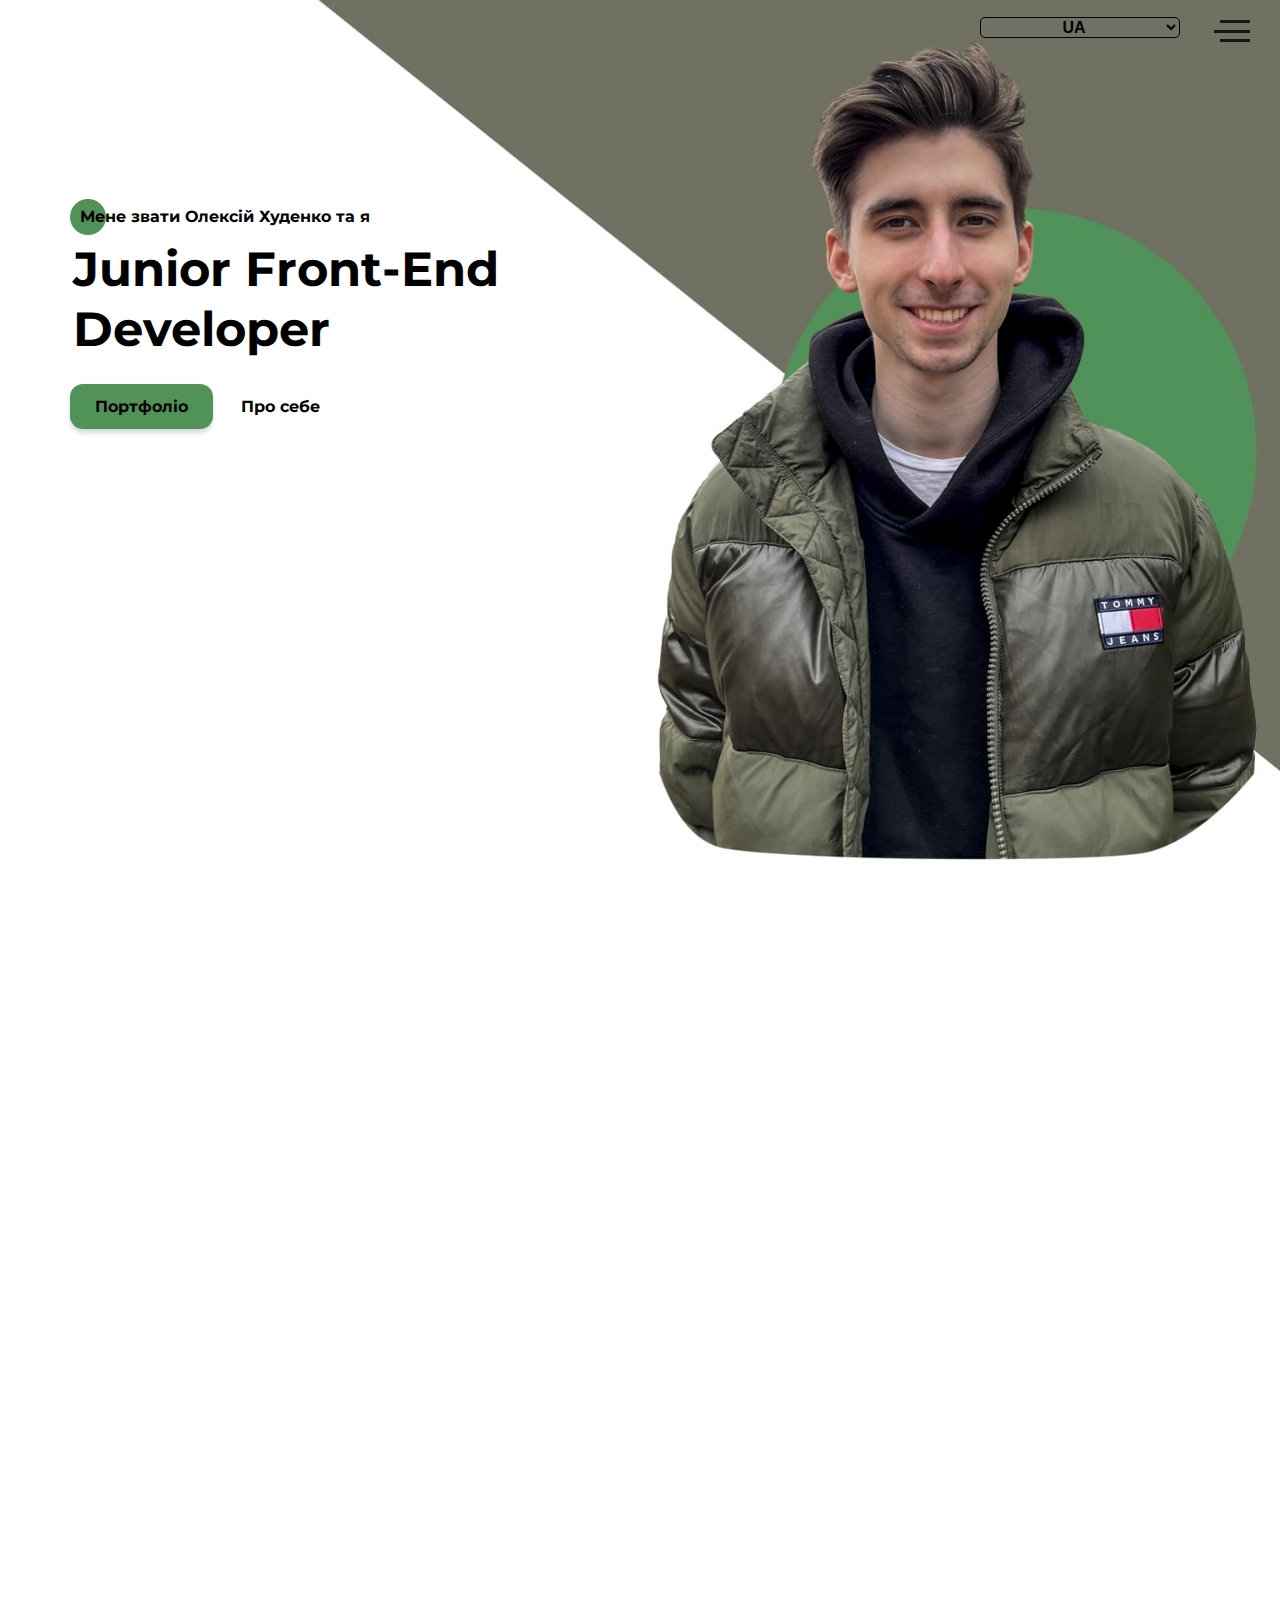
==== commit f469bc62: "Updated information about React Native" ====
--- a/index.html
+++ b/index.html
@@ -1,4 +1,4 @@
-<!DOCTYPE html><html lang="ru"><head><meta charset="UTF-8"><meta name="viewport" content="width=device-width,initial-scale=1"><meta http-equiv="X-UA-Compatible" content="ie=edge"><title>Loisteg's portfolio</title><meta name="title" content="Мое портфолио"><meta name="description" content="Здесь вы сможете ознакомиться с моими работами и узнать больше обо мне"><!-- Open Graph / Facebook --><meta property="og:type" content="website"><meta property="og:url" content="https://metatags.io/"><meta property="og:title" content="Мое портфолио"><meta property="og:description" content="Здесь вы сможете ознакомиться с моими работами и узнать больше обо мне"><meta property="og:image" content="https://metatags.io/assets/meta-tags-16a33a6a8531e519cc0936fbba0ad904e52d35f34a46c97a2c9f6f7dd7d336f2.png"><!-- Twitter --><meta property="twitter:card" content="summary_large_image"><meta property="twitter:url" content="https://metatags.io/"><meta property="twitter:title" content="Мое портфолио"><meta property="twitter:description" content="Здесь вы сможете ознакомиться с моими работами и узнать больше обо мне"><meta property="twitter:image" content="https://metatags.io/assets/meta-tags-16a33a6a8531e519cc0936fbba0ad904e52d35f34a46c97a2c9f6f7dd7d336f2.png"><!-- Favicon  --><link rel="apple-touch-icon" sizes="57x57" href="icons/favicon//apple-icon-57x57.png"><link rel="apple-touch-icon" sizes="60x60" href="icons/favicon//apple-icon-60x60.png"><link rel="apple-touch-icon" sizes="72x72" href="icons/favicon//apple-icon-72x72.png"><link rel="apple-touch-icon" sizes="76x76" href="icons/favicon//apple-icon-76x76.png"><link rel="apple-touch-icon" sizes="114x114" href="icons/favicon//apple-icon-114x114.png"><link rel="apple-touch-icon" sizes="120x120" href="icons/favicon//apple-icon-120x120.png"><link rel="apple-touch-icon" sizes="144x144" href="icons/favicon//apple-icon-144x144.png"><link rel="apple-touch-icon" sizes="152x152" href="icons/favicon//apple-icon-152x152.png"><link rel="apple-touch-icon" sizes="180x180" href="icons/favicon//apple-icon-180x180.png"><link rel="icon" type="image/png" sizes="192x192" href="icons/favicon//android-icon-192x192.png"><link rel="icon" type="image/png" sizes="32x32" href="icons/favicon//favicon-32x32.png"><link rel="icon" type="image/png" sizes="96x96" href="icons/favicon//favicon-96x96.png"><link rel="icon" type="image/png" sizes="16x16" href="icons/favicon//favicon-16x16.png"><link rel="manifest" href="icons/favicon//manifest.json"><meta name="msapplication-TileColor" content="#ffffff"><meta name="msapplication-TileImage" content="icons/favicon//ms-icon-144x144.png"><meta name="theme-color" content="#ffffff"><link rel="stylesheet" href="css/style.min.css"></head><body><aside class="sidepanel animate__animated animate__fadeIn wow" data-wow-delay="0.3s"><a href="https://www.facebook.com/lo1steg" class="sidepanel__link" target="_blank"><svg width="20" height="20" viewBox="0 0 20 20" fill="none" xmlns="http://www.w3.org/2000/svg"><path d="M-7.46167e-07 2.92969L-1.28061e-07 17.0703C-5.74539e-08 18.6856 1.31439 20 2.92969 20L17.0703 20C18.6856 20 20 18.6856 20 17.0703L20 11.1719L12.9297 11.1719L12.9297 13.5156L9.41406 13.5156L9.41406 11.1719L7.03125 11.1719C5.09262 11.1719 3.51562 9.59488 3.51562 7.65625L3.51562 4.10156L7.03125 4.10156L7.03125 7.65625L9.41406 7.65625L9.41406 4.10156L12.9297 4.6875L12.9297 7.65625L20 7.65625L20 2.92969C20 1.31439 18.6856 -8.16774e-07 17.0703 -7.46167e-07L2.92969 -1.28061e-07C1.31439 -5.74539e-08 -8.16774e-07 1.31439 -7.46167e-07 2.92969Z" fill="black"/></svg> </a><a href="https://www.instagram.com/loisteg" class="sidepanel__link" target="_blank"><svg width="20" height="20" viewBox="0 0 20 20" fill="none" xmlns="http://www.w3.org/2000/svg"><path d="M-6.01032e-07 6.25L-2.73196e-07 13.75C-1.22337e-07 17.2012 2.79875 20 6.25 20L13.75 20C17.2013 20 20 17.2012 20 13.75L20 6.25C20 2.79875 17.2012 -7.51891e-07 13.75 -6.01032e-07L6.25 -2.73196e-07C2.79875 -1.22337e-07 -7.51891e-07 2.79875 -6.01032e-07 6.25ZM13.75 1.875C16.1625 1.875 18.125 3.8375 18.125 6.25L18.125 13.75C18.125 16.1625 16.1625 18.125 13.75 18.125L6.25 18.125C3.8375 18.125 1.875 16.1625 1.875 13.75L1.875 6.25C1.875 3.8375 3.8375 1.875 6.25 1.875L13.75 1.875Z" fill="black"/><path d="M5 10C5 12.7612 7.23875 15 10 15C12.7613 15 15 12.7612 15 10C15 7.23875 12.7612 5 10 5C7.23875 5 5 7.23875 5 10ZM13.125 10C13.125 11.7225 11.7225 13.125 10 13.125C8.27625 13.125 6.875 11.7225 6.875 10C6.875 8.2775 8.27625 6.875 10 6.875C11.7225 6.875 13.125 8.2775 13.125 10Z" fill="black"/><path d="M5.29123 4.625C5.29123 4.25704 4.99295 3.95875 4.62499 3.95875C4.25703 3.95875 3.95874 4.25704 3.95874 4.625C3.95874 4.99296 4.25703 5.29125 4.62499 5.29125C4.99295 5.29125 5.29123 4.99296 5.29123 4.625Z" fill="black"/></svg> </a><a href="https://github.com/loisteg" class="sidepanel__link" target="_blank"><svg width="20" height="20" viewBox="0 0 20 20" fill="none" xmlns="http://www.w3.org/2000/svg"><path d="M-4.37114e-07 9.99951C-1.95608e-07 15.5245 4.36167 19.9995 9.74107 19.9995C14.0457 19.9995 17.6962 17.1345 18.9832 13.162C19.0749 12.662 18.7734 12.4787 18.5148 12.4787C18.2835 12.4787 17.6706 12.487 16.8585 12.4912C17.4459 15.2728 15.5517 15.8595 15.5517 15.8595C14.4274 16.3145 14.1267 16.972 14.1267 16.972C13.5228 17.8778 13.5352 16.902 13.5352 16.902C13.603 15.8978 14.5389 15.3703 14.5389 15.3703C16.0283 14.4787 15.5979 13.0295 15.3493 12.4578C14.719 12.3678 14.2903 12.1103 14.0466 11.8245C13.8029 14.0453 12.9652 16.3795 9.23304 16.3795C8.16988 16.3795 7.30085 15.992 6.61933 15.3503C6.37316 15.4628 5.3827 15.8003 4.04116 15.2628C4.04116 15.2628 3.78012 14.4253 5.03988 12.5128C4.82345 11.7128 4.71606 10.8628 4.7111 10.0128C4.71606 9.16284 4.82345 8.31285 5.03988 7.51284C3.78012 5.61285 4.04116 4.77535 4.04116 4.77535C5.3827 4.23785 6.37316 4.57534 6.61933 4.67535C7.30085 4.03785 8.16988 3.65035 9.23304 3.65035C12.9752 3.65035 13.7987 5.98784 14.0383 8.21284C14.3307 7.86284 14.928 7.53784 15.8408 7.53784C17.1444 7.53784 18.1918 7.55034 18.5082 7.55034C18.7635 7.55034 19.0683 7.37534 18.9708 6.86284C17.692 2.86201 14.0391 -0.000488895 9.74107 -0.000488707C4.36167 -0.000488472 -6.7851e-07 4.47701 -4.37114e-07 9.99951Z" fill="#212121"/></svg></a><div class="sidepanel__divider"></div><div class="sidepanel__text"><span class="lng-sidepanel__text title title_fz16">Социальные сети</span></div></aside><select name="language" class="change-lang animate__animated animate__fadeIn wow" data-wow-delay="0.3s"><option value="ua" selected="selected">UA</option><option value="ru">RU</option><option value="en">EN</option></select><div class="menu"><div class="menu__block"><div class="menu__close"><svg width="29" height="30" viewBox="0 0 29 30" fill="none" xmlns="http://www.w3.org/2000/svg"><path d="M17.1568 14.5231L28.4489 3.23075C29.1837 2.49623 29.1837 1.30861 28.4489 0.574085C27.7144 -0.160437 26.5267 -0.160437 25.7922 0.574085L14.4998 11.8665L3.20781 0.574085C2.47295 -0.160437 1.28567 -0.160437 0.551149 0.574085C-0.183716 1.30861 -0.183716 2.49623 0.551149 3.23075L11.8432 14.5231L0.551149 25.8155C-0.183716 26.55 -0.183716 27.7376 0.551149 28.4721C0.917206 28.8385 1.39852 29.0226 1.87948 29.0226C2.36045 29.0226 2.84141 28.8385 3.20781 28.4721L14.4998 17.1798L25.7922 28.4721C26.1586 28.8385 26.6396 29.0226 27.1205 29.0226C27.6015 29.0226 28.0825 28.8385 28.4489 28.4721C29.1837 27.7376 29.1837 26.55 28.4489 25.8155L17.1568 14.5231Z" fill="black"/></svg></div><nav><ul class="menu__list"><li class="menu__link"><a href="#about" class="lng-menu__link-about">ОБО МНЕ</a></li><li class="menu__link"><a href="#resume" class="lng-menu__link-resume">МОЙ ОПЫТ</a></li><li class="menu__link"><a href="#work" class="lng-menu__link-work">МОИ НАВЫКИ</a></li><li class="menu__link"><a href="#portfolio" class="lng-menu__link-portfolio">МОИ РАБОТЫ</a></li><li class="menu__link"><a href="#contacs" class="lng-menu__link-contacs">КОНТАКТЫ</a></li></ul></nav><div class="menu__social"><a href="https://github.com/loisteg" target="_blank"><svg width="20" height="19" viewBox="0 0 20 19" fill="none" xmlns="http://www.w3.org/2000/svg"><path d="M10 0C4.475 0 0 4.36167 0 9.74107C0 14.0457 2.865 17.6962 6.8375 18.9832C7.3375 19.0749 7.52083 18.7734 7.52083 18.5148C7.52083 18.2835 7.5125 17.6706 7.50833 16.8585C4.72667 17.4459 4.14 15.5517 4.14 15.5517C3.685 14.4274 3.0275 14.1267 3.0275 14.1267C2.12167 13.5228 3.0975 13.5352 3.0975 13.5352C4.10167 13.603 4.62917 14.5389 4.62917 14.5389C5.52083 16.0283 6.97 15.5979 7.54167 15.3493C7.63167 14.719 7.88917 14.2903 8.175 14.0466C5.95417 13.8029 3.62 12.9652 3.62 9.23304C3.62 8.16988 4.0075 7.30085 4.64917 6.61934C4.53667 6.37317 4.19917 5.3827 4.73667 4.04116C4.73667 4.04116 5.57417 3.78012 7.48667 5.03988C8.28667 4.82345 9.13667 4.71606 9.98667 4.7111C10.8367 4.71606 11.6867 4.82345 12.4867 5.03988C14.3867 3.78012 15.2242 4.04116 15.2242 4.04116C15.7617 5.3827 15.4242 6.37317 15.3242 6.61934C15.9617 7.30085 16.3492 8.16988 16.3492 9.23304C16.3492 12.9752 14.0117 13.7987 11.7867 14.0383C12.1367 14.3307 12.4617 14.928 12.4617 15.8408C12.4617 17.1444 12.4492 18.1918 12.4492 18.5082C12.4492 18.7635 12.6242 19.0683 13.1367 18.9708C17.1375 17.692 20 14.0391 20 9.74107C20 4.36167 15.5225 0 10 0Z" fill="#212121"/></svg> </a><a href="https://www.instagram.com/loisteg" target="_blank"><svg width="20" height="20" viewBox="0 0 20 20" fill="none" xmlns="http://www.w3.org/2000/svg"><path d="M13.7495 0L6.24951 0C2.79826 0 -0.000488281 2.79875 -0.000488281 6.25L-0.000488281 13.75C-0.000488281 17.2013 2.79826 20 6.24951 20L13.7495 20C17.2008 20 19.9995 17.2013 19.9995 13.75L19.9995 6.25C19.9995 2.79875 17.2008 0 13.7495 0ZM18.1245 13.75C18.1245 16.1625 16.162 18.125 13.7495 18.125L6.24951 18.125C3.83701 18.125 1.87451 16.1625 1.87451 13.75L1.87451 6.25C1.87451 3.8375 3.83701 1.875 6.24951 1.875L13.7495 1.875C16.162 1.875 18.1245 3.8375 18.1245 6.25L18.1245 13.75Z" fill="black"/><path d="M9.99951 5C7.23826 5 4.99951 7.23875 4.99951 10C4.99951 12.7613 7.23826 15 9.99951 15C12.7608 15 14.9995 12.7613 14.9995 10C14.9995 7.23875 12.7608 5 9.99951 5ZM9.99951 13.125C8.27701 13.125 6.87451 11.7225 6.87451 10C6.87451 8.27625 8.27701 6.875 9.99951 6.875C11.722 6.875 13.1245 8.27625 13.1245 10C13.1245 11.7225 11.722 13.125 9.99951 13.125Z" fill="black"/><path d="M15.3745 5.29123C15.7425 5.29123 16.0408 4.99295 16.0408 4.62499C16.0408 4.25703 15.7425 3.95874 15.3745 3.95874C15.0065 3.95874 14.7083 4.25703 14.7083 4.62499C14.7083 4.99295 15.0065 5.29123 15.3745 5.29123Z" fill="black"/></svg> </a><a href="https://www.facebook.com/lo1steg" target="_blank"><svg width="20" height="20" viewBox="0 0 20 20" fill="none" xmlns="http://www.w3.org/2000/svg"><path d="M17.0698 0L2.9292 0C1.3139 0 -0.000488281 1.31439 -0.000488281 2.92969L-0.000488281 17.0703C-0.000488281 18.6856 1.3139 20 2.9292 20L8.82764 20L8.82764 12.9297L6.48389 12.9297L6.48389 9.41406L8.82764 9.41406L8.82764 7.03125C8.82764 5.09262 10.4046 3.51563 12.3433 3.51563L15.8979 3.51563L15.8979 7.03125L12.3433 7.03125L12.3433 9.41406L15.8979 9.41406L15.312 12.9297L12.3433 12.9297L12.3433 20L17.0698 20C18.6851 20 19.9995 18.6856 19.9995 17.0703L19.9995 2.92969C19.9995 1.31439 18.6851 0 17.0698 0Z" fill="black"/></svg></a></div></div><div class="menu__overlay"></div></div><a href="#up" class="pageup"><img src="icons/up.svg" alt="Up"></a><section class="promo animate__animated animate__fadeIn wow" data-wow-delay="0.3s" id="up"><div class="hamburger" tabindex="0"><span></span> <span class="long"></span> <span></span></div><div class="container"><div class="title title_fz16 lng-promo__subtitle promo__subtitle animate__animated animate__fadeInUp wow" data-wow-delay="0.7s">Меня зовут Алексей Худенко и я</div><h1 class="title title_fz48 promo__title animate__animated animate__fadeInUp wow" data-wow-delay="1s">Junior Front-End Developer</h1><div class="promo__btns animate__animated animate__fadeIn wow" data-wow-delay="1.8s"><a href="#portfolio" class="lng-promo__link-portfolio promo__link btn">Портфолио</a> <a href="#about" class="lng-promo__link-aboutme promo__link">Обо мне</a></div></div></section><section class="about" id="about"><div class="container"><div class="about__wrapper"><div class="about__photo animate__animated animate__fadeIn wow" data-wow-delay="0.5s"><picture><source media="(max-width: 576px)" srcset="img/main_photo-min.png"><source media="(max-width: 768px)" srcset="img/main_photo-average.jpg"><source media="(min-width: 769px)" srcset="img/main_photo.png"><img src="img/main_photo.png" alt="photo"></picture></div><div class="about__descr animate__animated animate__fadeIn wow" data-wow-delay="0.6s"><h2 class="title title_fz16 lng-about__title about__title">Обо мне</h2><div class="title title_fz36 lng-about__subtitle about__subtitle">Меня зовут Алексей</div><div class="divider"></div><p class="lng-about__text about__text">И я Junior Front-End developer. Мне 20 лет, живу в городе Киев. Учусь и практикую свои знания уже год. За это время я успел понять, что работа с визуальной частью сайтов и приложений - это моя страсть. Такая работа даёт мне энергию каждый день писать всё больше и больше кода, просматривать тематические ролики/курсы, читать документация, в общем, развиваться.</p></div><div class="about__skills"><div class="about__skills-item animate__animated animate__fadeIn wow" data-wow-delay="1s"><div class="about__skills-circle"><img src="icons/about_me/web_development.svg" alt="web-dev"></div><div><div class="lng-about__skills-f title title_fz14">Разработка сайтов</div><p class="lng-about__skills-text-f about__skills-text">Разработка классических сайтов, основанных на HTML5, CSS3 и JavaScript.</p></div></div><div class="about__skills-item animate__animated animate__fadeIn wow" data-wow-delay="1.1s"><div class="about__skills-circle"><img src="icons/about_me/mobile_dev.svg" alt="mobile-dev"></div><div><div class="lng-about__skills-s-header title title_fz14">Адаптивность проектов</div><p class="lng-about__skills-text-s about__skills-text">Умение разрабатывать и работать с адаптивностью. Адаптивная, резиновая вёрстка, принципы Mobile first и Desktop first.</p></div></div><div class="about__skills-item animate__animated animate__fadeIn wow" data-wow-delay="1.2s"><div class="about__skills-circle"><img src="icons/about_me/design.svg" alt="design"></div><div><div class="lng-about__skills-t-header title title_fz14">Разработка приложений</div><p class="lng-about__skills-text-t about__skills-text">Разработка приложений, которые базируются на стеке React + Redux.</p></div></div></div></div></div></section><section class="resume" id="resume"><div class="container"><h2 class="lng-resume-title title title_fz16 title__section-title animate__animated animate__fadeIn wow" data-wow-delay="0.5s">Опыт</h2><div class="lng-resume-subtitle title title_fz36 title__section-subtitle animate__animated animate__fadeIn wow" data-wow-delay="0.5s">Чем я буду полезен</div><div class="divider animate__animated animate__fadeIn wow" data-wow-delay="0.5s"></div><div class="resume__wrapper"><div class="resume__column animate__animated animate__fadeInUp wow" data-wow-delay="0.7s"><h3 class="lng-resume__column-title-f title title_fz20 resume__column-title">Профильное образование</h3><ul><li><div class="resume__item"><div class="resume__item-head"><div class="resume__item-icon"><img src="icons/experience/university.svg" alt="University"></div><h4 class="title title_fz14">Czech University of Life Sciences</h4><div class="lng-resume__item-location-f resume__item-location">Системная инженерия (2020-2021)</div></div><div class="lng-resume__item-body-f resume__item-body">При учёбе в этом высшем учебном заведении были изучены принципы работы алгоритмов. Приминением для знаний алгоритмов послужил язык программирования С#. Во время учёбы были пройдены типы значений, обьявления функций, работа с терминалом, написание просто теста на скорость. Окончанием обучения предмета стало сдача собственного проекта.</div></div></li><li><div class="resume__item"><div class="resume__item-head"><div class="resume__item-icon"><img src="icons/experience/courses.svg" alt="Courses"></div><h4 class="lng-resume__item-header-s title title_fz14">Киевский национальный економический университет им. Вадима Гетьмана</h4><div class="lng-resume__item-location-s resume__item-location">Экономика предприятия (2021-...)</div></div><div class="lng-resume__item-body-s resume__item-body">В этом университете упор идёт на изучение экономических аспектов работы фирм, корпораций, и их развития. Большое внимание уделяется навыкам работе в команде, делегированию рабочих процессов, укладываться в дедлайны и умению держать ситуацию под контролем.</div></div></li></ul></div><div class="resume__column animate__animated animate__fadeInUp wow" data-wow-delay="0.7s"><h3 class="lng-resume__column-title-s title title_fz20 resume__column-title">Пройденные курсы</h3><ul><div class="resume__item"><div class="resume__item-head"><div class="resume__item-icon"><img src="icons/experience/developer.svg" alt="Courses"></div><h4 class="title title_fz14">Udemy</h4><div class="lng-resume__item-location-course-f resume__item-location">Курс "Web-разработчик"</div></div><div class="lng-resume__item-body-course-f resume__item-body">Курс Web-разработчик от Ивана Петриченка. На этом курсе была пройдена вся база HTML5 и CSS3 с большим количеством углублений. Большим плюсом послужила практика в написании адаптивной и отзывчевой вёрстки. Так же в этом курсе было знакомство с такими техноголиями как Figma, Avocode, Gulp, методология БЭМ, Bootstrap, препроцессоры SCSS/SASS, работа с Git и GitHub, работа с Jquery, Flexbox, CSS grid.</div></div><li><div class="resume__item"><div class="resume__item-head"><div class="resume__item-icon"><img src="icons/experience/designer.svg" alt="Courses"></div><h4 class="title title_fz14">Udemy</h4><div class="lng-resume__item-location-course-s resume__item-location">Курс "Полный курс по JavaScript + React"</div></div><div class="lng-resume__item-body-course-s resume__item-body">В данном курсе были изучены основы объектно ориентированного программирования, изучение языка программирования JavaScript ES6+ стандарта, библиотека React в связке с Redux, практика работы с превращением кода в более старый формат (Babel, Core.js, полифиллы), работа с AJAX, JSON, Jquery а так же npm, Browserify, Webpack, Heroku.</div></div></li></ul></div></div></div></section><section class="work" id="work"><div class="container"><h2 class="lng-work-header title title_fz16 title__section-title animate__animated animate__fadeIn wow" data-wow-delay="0.3s">Навыки</h2><div class="lng-work-subheader title title_fz36 title__section-subtitle work__title animate__animated animate__fadeIn wow" data-wow-delay="0.3s">Что я использую в работе</div><div class="divider animate__animated animate__fadeIn wow" data-wow-delay="0.3s"></div><div class="work__wrapper__cards"><div class="work-item animate__animated animate__fadeInUp wow" data-wow-delay="0.5s"><div class="work-item__img"><img src="icons/skills/html5.svg" alt="HTML5"></div><div class="title title_fz14 work-item__header">HTML5</div><div class="lng-work-item__descr-html work-item__descr">Именно он создает каркас вашего сайта или приложения, а пятая версия позволит мне создавать более SEO-оптимизированную структуру вашего продукта</div></div><div class="work-item animate__animated animate__fadeInUp wow" data-wow-delay="0.5s"><div class="work-item__img"><img src="icons/skills/css3.svg" alt="CSS"></div><div class="title title_fz14 work-item__header">CSS3</div><div class="lng-work-item__descr-css work-item__descr">Этот язык стилей позволяет мне создавать абсолютно любой внешний вид вашего сайта или приложения. Все ограничивается только вашей фантазией!</div></div><div class="work-item animate__animated animate__fadeInUp wow" data-wow-delay="0.5s"><div class="work-item__img"><img src="icons/skills/js.svg" alt="JavaScript"></div><div class="title title_fz14 work-item__header">JavaScript</div><div class="lng-work-item__descr-js work-item__descr">Этот язык программирования позволяет оживить все что угодно: слайдеры, окна, подсказки, вкладки, получение данных от сервера и многое другое</div></div><div class="work-item animate__animated animate__fadeInUp wow" data-wow-delay="0.5s"><div class="work-item__img"><img src="icons/skills/jquery.svg" alt="Jquery"></div><div class="title title_fz14 work-item__header">Jquery</div><div class="lng-work-item__descr-jquery work-item__descr">Библиотека Jquery позволит ускорить разработку. Без необходимости интегрировать в проект мы её не будем, но навык работы с ней присутствует</div></div><div class="work-item animate__animated animate__fadeInUp wow" data-wow-delay="0.5s"><div class="work-item__img"><img src="icons/skills/react.svg" alt="React"></div><div class="title title_fz14 work-item__header">React</div><div class="lng-work-item__descr-react work-item__descr">Эта библиотека позволяет создавать web-приложения. Мы можем создать максимально интерактивный продукт именно под ваши цели</div></div><div class="work-item animate__animated animate__fadeInUp wow" data-wow-delay="0.5s"><div class="work-item__img"><img src="icons/skills/redux.svg" alt="Redux"></div><div class="title title_fz14 work-item__header">Redux</div><div class="lng-work-item__descr-redux work-item__descr">Эта библиотека для JavaScript предназначена для упрощения управлением состоянием приложения. Redux позволяет все состояние приложения хранится в одном месте</div></div><div class="work-item animate__animated animate__fadeInUp wow" data-wow-delay="0.5s"><div class="work-item__img"><img src="icons/skills/bootstrap.svg" alt="Bootstrap"></div><div class="title title_fz14 work-item__header">Bootstrap</div><div class="lng-work-item__descr-bootstrap work-item__descr">Фреймворк Bootstrap – это набор набор CSS и JavaScript файлов. Он позволяет верстать сайты в несколько раз быстрее, чем на «чистом» CSS и JavaScript</div></div><div class="work-item animate__animated animate__fadeInUp wow" data-wow-delay="0.5s"><div class="work-item__img"><img src="icons/skills/figma.svg" alt="Figma"></div><div class="title title_fz14 work-item__header">Figma</div><div class="lng-work-item__descr-figma work-item__descr">Figma - один из самых популярных кроссплатформенных графических редакторов. В ней можно создавать: макеты сайтов, приложений и кликабельные прототипы с анимацией отдельные элементы интерфейса</div></div><div class="work-item animate__animated animate__fadeInUp wow" data-wow-delay="0.5s"><div class="work-item__img"><img src="icons/skills/photoshop.svg" alt="Photoshop"></div><div class="title title_fz14 work-item__header">Photoshop</div><div class="lng-work-item__descr-photoshop work-item__descr">Photoshop - это графический редактор, в котором можно корректировать изображение, создавать GIF анимации, работать с визуалом и так далее</div></div><!-- <div class="work-item">
+<!DOCTYPE html><html lang="ru"><head><meta charset="UTF-8"><meta name="viewport" content="width=device-width,initial-scale=1"><meta http-equiv="X-UA-Compatible" content="ie=edge"><title>Loisteg's portfolio</title><meta name="title" content="Мое портфолио"><meta name="description" content="Здесь вы сможете ознакомиться с моими работами и узнать больше обо мне"><!-- Open Graph / Facebook --><meta property="og:type" content="website"><meta property="og:url" content="https://metatags.io/"><meta property="og:title" content="Мое портфолио"><meta property="og:description" content="Здесь вы сможете ознакомиться с моими работами и узнать больше обо мне"><meta property="og:image" content="https://metatags.io/assets/meta-tags-16a33a6a8531e519cc0936fbba0ad904e52d35f34a46c97a2c9f6f7dd7d336f2.png"><!-- Twitter --><meta property="twitter:card" content="summary_large_image"><meta property="twitter:url" content="https://metatags.io/"><meta property="twitter:title" content="Мое портфолио"><meta property="twitter:description" content="Здесь вы сможете ознакомиться с моими работами и узнать больше обо мне"><meta property="twitter:image" content="https://metatags.io/assets/meta-tags-16a33a6a8531e519cc0936fbba0ad904e52d35f34a46c97a2c9f6f7dd7d336f2.png"><!-- Favicon  --><link rel="apple-touch-icon" sizes="57x57" href="icons/favicon//apple-icon-57x57.png"><link rel="apple-touch-icon" sizes="60x60" href="icons/favicon//apple-icon-60x60.png"><link rel="apple-touch-icon" sizes="72x72" href="icons/favicon//apple-icon-72x72.png"><link rel="apple-touch-icon" sizes="76x76" href="icons/favicon//apple-icon-76x76.png"><link rel="apple-touch-icon" sizes="114x114" href="icons/favicon//apple-icon-114x114.png"><link rel="apple-touch-icon" sizes="120x120" href="icons/favicon//apple-icon-120x120.png"><link rel="apple-touch-icon" sizes="144x144" href="icons/favicon//apple-icon-144x144.png"><link rel="apple-touch-icon" sizes="152x152" href="icons/favicon//apple-icon-152x152.png"><link rel="apple-touch-icon" sizes="180x180" href="icons/favicon//apple-icon-180x180.png"><link rel="icon" type="image/png" sizes="192x192" href="icons/favicon//android-icon-192x192.png"><link rel="icon" type="image/png" sizes="32x32" href="icons/favicon//favicon-32x32.png"><link rel="icon" type="image/png" sizes="96x96" href="icons/favicon//favicon-96x96.png"><link rel="icon" type="image/png" sizes="16x16" href="icons/favicon//favicon-16x16.png"><link rel="manifest" href="icons/favicon//manifest.json"><meta name="msapplication-TileColor" content="#ffffff"><meta name="msapplication-TileImage" content="icons/favicon//ms-icon-144x144.png"><meta name="theme-color" content="#ffffff"><link rel="stylesheet" href="css/style.min.css"></head><body><aside class="sidepanel animate__animated animate__fadeIn wow" data-wow-delay="0.3s"><a href="https://www.facebook.com/lo1steg" class="sidepanel__link" target="_blank"><svg width="20" height="20" viewBox="0 0 20 20" fill="none" xmlns="http://www.w3.org/2000/svg"><path d="M-7.46167e-07 2.92969L-1.28061e-07 17.0703C-5.74539e-08 18.6856 1.31439 20 2.92969 20L17.0703 20C18.6856 20 20 18.6856 20 17.0703L20 11.1719L12.9297 11.1719L12.9297 13.5156L9.41406 13.5156L9.41406 11.1719L7.03125 11.1719C5.09262 11.1719 3.51562 9.59488 3.51562 7.65625L3.51562 4.10156L7.03125 4.10156L7.03125 7.65625L9.41406 7.65625L9.41406 4.10156L12.9297 4.6875L12.9297 7.65625L20 7.65625L20 2.92969C20 1.31439 18.6856 -8.16774e-07 17.0703 -7.46167e-07L2.92969 -1.28061e-07C1.31439 -5.74539e-08 -8.16774e-07 1.31439 -7.46167e-07 2.92969Z" fill="black"/></svg> </a><a href="https://www.instagram.com/loisteg" class="sidepanel__link" target="_blank"><svg width="20" height="20" viewBox="0 0 20 20" fill="none" xmlns="http://www.w3.org/2000/svg"><path d="M-6.01032e-07 6.25L-2.73196e-07 13.75C-1.22337e-07 17.2012 2.79875 20 6.25 20L13.75 20C17.2013 20 20 17.2012 20 13.75L20 6.25C20 2.79875 17.2012 -7.51891e-07 13.75 -6.01032e-07L6.25 -2.73196e-07C2.79875 -1.22337e-07 -7.51891e-07 2.79875 -6.01032e-07 6.25ZM13.75 1.875C16.1625 1.875 18.125 3.8375 18.125 6.25L18.125 13.75C18.125 16.1625 16.1625 18.125 13.75 18.125L6.25 18.125C3.8375 18.125 1.875 16.1625 1.875 13.75L1.875 6.25C1.875 3.8375 3.8375 1.875 6.25 1.875L13.75 1.875Z" fill="black"/><path d="M5 10C5 12.7612 7.23875 15 10 15C12.7613 15 15 12.7612 15 10C15 7.23875 12.7612 5 10 5C7.23875 5 5 7.23875 5 10ZM13.125 10C13.125 11.7225 11.7225 13.125 10 13.125C8.27625 13.125 6.875 11.7225 6.875 10C6.875 8.2775 8.27625 6.875 10 6.875C11.7225 6.875 13.125 8.2775 13.125 10Z" fill="black"/><path d="M5.29123 4.625C5.29123 4.25704 4.99295 3.95875 4.62499 3.95875C4.25703 3.95875 3.95874 4.25704 3.95874 4.625C3.95874 4.99296 4.25703 5.29125 4.62499 5.29125C4.99295 5.29125 5.29123 4.99296 5.29123 4.625Z" fill="black"/></svg> </a><a href="https://github.com/loisteg" class="sidepanel__link" target="_blank"><svg width="20" height="20" viewBox="0 0 20 20" fill="none" xmlns="http://www.w3.org/2000/svg"><path d="M-4.37114e-07 9.99951C-1.95608e-07 15.5245 4.36167 19.9995 9.74107 19.9995C14.0457 19.9995 17.6962 17.1345 18.9832 13.162C19.0749 12.662 18.7734 12.4787 18.5148 12.4787C18.2835 12.4787 17.6706 12.487 16.8585 12.4912C17.4459 15.2728 15.5517 15.8595 15.5517 15.8595C14.4274 16.3145 14.1267 16.972 14.1267 16.972C13.5228 17.8778 13.5352 16.902 13.5352 16.902C13.603 15.8978 14.5389 15.3703 14.5389 15.3703C16.0283 14.4787 15.5979 13.0295 15.3493 12.4578C14.719 12.3678 14.2903 12.1103 14.0466 11.8245C13.8029 14.0453 12.9652 16.3795 9.23304 16.3795C8.16988 16.3795 7.30085 15.992 6.61933 15.3503C6.37316 15.4628 5.3827 15.8003 4.04116 15.2628C4.04116 15.2628 3.78012 14.4253 5.03988 12.5128C4.82345 11.7128 4.71606 10.8628 4.7111 10.0128C4.71606 9.16284 4.82345 8.31285 5.03988 7.51284C3.78012 5.61285 4.04116 4.77535 4.04116 4.77535C5.3827 4.23785 6.37316 4.57534 6.61933 4.67535C7.30085 4.03785 8.16988 3.65035 9.23304 3.65035C12.9752 3.65035 13.7987 5.98784 14.0383 8.21284C14.3307 7.86284 14.928 7.53784 15.8408 7.53784C17.1444 7.53784 18.1918 7.55034 18.5082 7.55034C18.7635 7.55034 19.0683 7.37534 18.9708 6.86284C17.692 2.86201 14.0391 -0.000488895 9.74107 -0.000488707C4.36167 -0.000488472 -6.7851e-07 4.47701 -4.37114e-07 9.99951Z" fill="#212121"/></svg></a><div class="sidepanel__divider"></div><div class="sidepanel__text"><span class="lng-sidepanel__text title title_fz16">Социальные сети</span></div></aside><select name="language" class="change-lang animate__animated animate__fadeIn wow" data-wow-delay="0.3s"><option value="ua" selected="selected">UA</option><option value="ru">RU</option><option value="en">EN</option></select><div class="menu"><div class="menu__block"><div class="menu__close"><svg width="29" height="30" viewBox="0 0 29 30" fill="none" xmlns="http://www.w3.org/2000/svg"><path d="M17.1568 14.5231L28.4489 3.23075C29.1837 2.49623 29.1837 1.30861 28.4489 0.574085C27.7144 -0.160437 26.5267 -0.160437 25.7922 0.574085L14.4998 11.8665L3.20781 0.574085C2.47295 -0.160437 1.28567 -0.160437 0.551149 0.574085C-0.183716 1.30861 -0.183716 2.49623 0.551149 3.23075L11.8432 14.5231L0.551149 25.8155C-0.183716 26.55 -0.183716 27.7376 0.551149 28.4721C0.917206 28.8385 1.39852 29.0226 1.87948 29.0226C2.36045 29.0226 2.84141 28.8385 3.20781 28.4721L14.4998 17.1798L25.7922 28.4721C26.1586 28.8385 26.6396 29.0226 27.1205 29.0226C27.6015 29.0226 28.0825 28.8385 28.4489 28.4721C29.1837 27.7376 29.1837 26.55 28.4489 25.8155L17.1568 14.5231Z" fill="black"/></svg></div><nav><ul class="menu__list"><li class="menu__link"><a href="#about" class="lng-menu__link-about">ОБО МНЕ</a></li><li class="menu__link"><a href="#resume" class="lng-menu__link-resume">МОЙ ОПЫТ</a></li><li class="menu__link"><a href="#work" class="lng-menu__link-work">МОИ НАВЫКИ</a></li><li class="menu__link"><a href="#portfolio" class="lng-menu__link-portfolio">МОИ РАБОТЫ</a></li><li class="menu__link"><a href="#contacs" class="lng-menu__link-contacs">КОНТАКТЫ</a></li></ul></nav><div class="menu__social"><a href="https://github.com/loisteg" target="_blank"><svg width="20" height="19" viewBox="0 0 20 19" fill="none" xmlns="http://www.w3.org/2000/svg"><path d="M10 0C4.475 0 0 4.36167 0 9.74107C0 14.0457 2.865 17.6962 6.8375 18.9832C7.3375 19.0749 7.52083 18.7734 7.52083 18.5148C7.52083 18.2835 7.5125 17.6706 7.50833 16.8585C4.72667 17.4459 4.14 15.5517 4.14 15.5517C3.685 14.4274 3.0275 14.1267 3.0275 14.1267C2.12167 13.5228 3.0975 13.5352 3.0975 13.5352C4.10167 13.603 4.62917 14.5389 4.62917 14.5389C5.52083 16.0283 6.97 15.5979 7.54167 15.3493C7.63167 14.719 7.88917 14.2903 8.175 14.0466C5.95417 13.8029 3.62 12.9652 3.62 9.23304C3.62 8.16988 4.0075 7.30085 4.64917 6.61934C4.53667 6.37317 4.19917 5.3827 4.73667 4.04116C4.73667 4.04116 5.57417 3.78012 7.48667 5.03988C8.28667 4.82345 9.13667 4.71606 9.98667 4.7111C10.8367 4.71606 11.6867 4.82345 12.4867 5.03988C14.3867 3.78012 15.2242 4.04116 15.2242 4.04116C15.7617 5.3827 15.4242 6.37317 15.3242 6.61934C15.9617 7.30085 16.3492 8.16988 16.3492 9.23304C16.3492 12.9752 14.0117 13.7987 11.7867 14.0383C12.1367 14.3307 12.4617 14.928 12.4617 15.8408C12.4617 17.1444 12.4492 18.1918 12.4492 18.5082C12.4492 18.7635 12.6242 19.0683 13.1367 18.9708C17.1375 17.692 20 14.0391 20 9.74107C20 4.36167 15.5225 0 10 0Z" fill="#212121"/></svg> </a><a href="https://www.instagram.com/loisteg" target="_blank"><svg width="20" height="20" viewBox="0 0 20 20" fill="none" xmlns="http://www.w3.org/2000/svg"><path d="M13.7495 0L6.24951 0C2.79826 0 -0.000488281 2.79875 -0.000488281 6.25L-0.000488281 13.75C-0.000488281 17.2013 2.79826 20 6.24951 20L13.7495 20C17.2008 20 19.9995 17.2013 19.9995 13.75L19.9995 6.25C19.9995 2.79875 17.2008 0 13.7495 0ZM18.1245 13.75C18.1245 16.1625 16.162 18.125 13.7495 18.125L6.24951 18.125C3.83701 18.125 1.87451 16.1625 1.87451 13.75L1.87451 6.25C1.87451 3.8375 3.83701 1.875 6.24951 1.875L13.7495 1.875C16.162 1.875 18.1245 3.8375 18.1245 6.25L18.1245 13.75Z" fill="black"/><path d="M9.99951 5C7.23826 5 4.99951 7.23875 4.99951 10C4.99951 12.7613 7.23826 15 9.99951 15C12.7608 15 14.9995 12.7613 14.9995 10C14.9995 7.23875 12.7608 5 9.99951 5ZM9.99951 13.125C8.27701 13.125 6.87451 11.7225 6.87451 10C6.87451 8.27625 8.27701 6.875 9.99951 6.875C11.722 6.875 13.1245 8.27625 13.1245 10C13.1245 11.7225 11.722 13.125 9.99951 13.125Z" fill="black"/><path d="M15.3745 5.29123C15.7425 5.29123 16.0408 4.99295 16.0408 4.62499C16.0408 4.25703 15.7425 3.95874 15.3745 3.95874C15.0065 3.95874 14.7083 4.25703 14.7083 4.62499C14.7083 4.99295 15.0065 5.29123 15.3745 5.29123Z" fill="black"/></svg> </a><a href="https://www.facebook.com/lo1steg" target="_blank"><svg width="20" height="20" viewBox="0 0 20 20" fill="none" xmlns="http://www.w3.org/2000/svg"><path d="M17.0698 0L2.9292 0C1.3139 0 -0.000488281 1.31439 -0.000488281 2.92969L-0.000488281 17.0703C-0.000488281 18.6856 1.3139 20 2.9292 20L8.82764 20L8.82764 12.9297L6.48389 12.9297L6.48389 9.41406L8.82764 9.41406L8.82764 7.03125C8.82764 5.09262 10.4046 3.51563 12.3433 3.51563L15.8979 3.51563L15.8979 7.03125L12.3433 7.03125L12.3433 9.41406L15.8979 9.41406L15.312 12.9297L12.3433 12.9297L12.3433 20L17.0698 20C18.6851 20 19.9995 18.6856 19.9995 17.0703L19.9995 2.92969C19.9995 1.31439 18.6851 0 17.0698 0Z" fill="black"/></svg></a></div></div><div class="menu__overlay"></div></div><a href="#up" class="pageup"><img src="icons/up.svg" alt="Up"></a><section class="promo animate__animated animate__fadeIn wow" data-wow-delay="0.3s" id="up"><div class="hamburger" tabindex="0"><span></span> <span class="long"></span> <span></span></div><div class="container"><div class="title title_fz16 lng-promo__subtitle promo__subtitle animate__animated animate__fadeInUp wow" data-wow-delay="0.7s">Меня зовут Алексей Худенко и я</div><h1 class="title title_fz48 promo__title animate__animated animate__fadeInUp wow" data-wow-delay="1s">Junior Front-End Developer</h1><div class="promo__btns animate__animated animate__fadeIn wow" data-wow-delay="1.8s"><a href="#portfolio" class="lng-promo__link-portfolio promo__link btn">Портфолио</a> <a href="#about" class="lng-promo__link-aboutme promo__link">Обо мне</a></div></div></section><section class="about" id="about"><div class="container"><div class="about__wrapper"><div class="about__photo animate__animated animate__fadeIn wow" data-wow-delay="0.5s"><picture><source media="(max-width: 576px)" srcset="img/main_photo-min.png"><source media="(max-width: 768px)" srcset="img/main_photo-average.jpg"><source media="(min-width: 769px)" srcset="img/main_photo.png"><img src="img/main_photo.png" alt="photo"></picture></div><div class="about__descr animate__animated animate__fadeIn wow" data-wow-delay="0.6s"><h2 class="title title_fz16 lng-about__title about__title">Обо мне</h2><div class="title title_fz36 lng-about__subtitle about__subtitle">Меня зовут Алексей</div><div class="divider"></div><p class="lng-about__text about__text">И я Junior Front-End developer. За время учёбы я успел понять, что работа с визуальной частью сайтов и приложений - это моя страсть. Такая работа даёт мне энергию каждый день писать всё больше и больше кода, просматривать тематические ролики/курсы, читать документация, в общем, развиваться.</p></div><div class="about__skills"><div class="about__skills-item animate__animated animate__fadeIn wow" data-wow-delay="1s"><div class="about__skills-circle"><img src="icons/about_me/web_development.svg" alt="web-dev"></div><div><div class="lng-about__skills-f title title_fz14">Разработка сайтов</div><p class="lng-about__skills-text-f about__skills-text">Разработка классических сайтов, основанных на HTML5, CSS3 и JavaScript.</p></div></div><div class="about__skills-item animate__animated animate__fadeIn wow" data-wow-delay="1.1s"><div class="about__skills-circle"><img src="icons/about_me/mobile_dev.svg" alt="mobile-dev"></div><div><div class="lng-about__skills-s-header title title_fz14">Адаптивность проектов</div><p class="lng-about__skills-text-s about__skills-text">Умение разрабатывать и работать с адаптивностью. Адаптивная, резиновая вёрстка, принципы Mobile first и Desktop first.</p></div></div><div class="about__skills-item animate__animated animate__fadeIn wow" data-wow-delay="1.2s"><div class="about__skills-circle"><img src="icons/about_me/design.svg" alt="design"></div><div><div class="lng-about__skills-t-header title title_fz14">Разработка приложений</div><p class="lng-about__skills-text-t about__skills-text">Разработка приложений, которые базируются на стеке React + Redux.</p></div></div></div></div></div></section><section class="resume" id="resume"><div class="container"><h2 class="lng-resume-title title title_fz16 title__section-title animate__animated animate__fadeIn wow" data-wow-delay="0.5s">Опыт</h2><div class="lng-resume-subtitle title title_fz36 title__section-subtitle animate__animated animate__fadeIn wow" data-wow-delay="0.5s">Чем я буду полезен</div><div class="divider animate__animated animate__fadeIn wow" data-wow-delay="0.5s"></div><div class="resume__wrapper"><div class="resume__column animate__animated animate__fadeInUp wow" data-wow-delay="0.7s"><h3 class="lng-resume__column-title-f title title_fz20 resume__column-title">Профильное образование</h3><ul><li><div class="resume__item"><div class="resume__item-head"><div class="resume__item-icon"><img src="icons/experience/university.svg" alt="University"></div><h4 class="title title_fz14">Czech University of Life Sciences</h4><div class="lng-resume__item-location-f resume__item-location">Системная инженерия (2020-2021)</div></div><div class="lng-resume__item-body-f resume__item-body">При учёбе в этом высшем учебном заведении были изучены принципы работы алгоритмов. Приминением для знаний алгоритмов послужил язык программирования С#. Во время учёбы были пройдены типы значений, обьявления функций, работа с терминалом, написание просто теста на скорость. Окончанием обучения предмета стало сдача собственного проекта.</div></div></li><li><div class="resume__item"><div class="resume__item-head"><div class="resume__item-icon"><img src="icons/experience/courses.svg" alt="Courses"></div><h4 class="lng-resume__item-header-s title title_fz14">Киевский национальный економический университет им. Вадима Гетьмана</h4><div class="lng-resume__item-location-s resume__item-location">Экономика предприятия (2021-...)</div></div><div class="lng-resume__item-body-s resume__item-body">В этом университете упор идёт на изучение экономических аспектов работы фирм, корпораций, и их развития. Большое внимание уделяется навыкам работе в команде, делегированию рабочих процессов, укладываться в дедлайны и умению держать ситуацию под контролем.</div></div></li></ul></div><div class="resume__column animate__animated animate__fadeInUp wow" data-wow-delay="0.7s"><h3 class="lng-resume__column-title-s title title_fz20 resume__column-title">Пройденные курсы</h3><ul><div class="resume__item"><div class="resume__item-head"><div class="resume__item-icon"><img src="icons/experience/developer.svg" alt="Courses"></div><h4 class="title title_fz14">Udemy</h4><div class="lng-resume__item-location-course-f resume__item-location">Курс "Web-разработчик"</div></div><div class="lng-resume__item-body-course-f resume__item-body">Курс Web-разработчик от Ивана Петриченка. На этом курсе была пройдена вся база HTML5 и CSS3 с большим количеством углублений. Большим плюсом послужила практика в написании адаптивной и отзывчевой вёрстки. Так же в этом курсе было знакомство с такими техноголиями как Figma, Avocode, Gulp, методология БЭМ, Bootstrap, препроцессоры SCSS/SASS, работа с Git и GitHub, работа с Jquery, Flexbox, CSS grid.</div></div><li><div class="resume__item"><div class="resume__item-head"><div class="resume__item-icon"><img src="icons/experience/designer.svg" alt="Courses"></div><h4 class="title title_fz14">Udemy</h4><div class="lng-resume__item-location-course-s resume__item-location">Курс "Полный курс по JavaScript + React"</div></div><div class="lng-resume__item-body-course-s resume__item-body">В данном курсе были изучены основы объектно ориентированного программирования, изучение языка программирования JavaScript ES6+ стандарта, библиотека React в связке с Redux, практика работы с превращением кода в более старый формат (Babel, Core.js, полифиллы), работа с AJAX, JSON, Jquery а так же npm, Browserify, Webpack, Heroku.</div></div></li></ul></div></div></div></section><section class="work" id="work"><div class="container"><h2 class="lng-work-header title title_fz16 title__section-title animate__animated animate__fadeIn wow" data-wow-delay="0.3s">Навыки</h2><div class="lng-work-subheader title title_fz36 title__section-subtitle work__title animate__animated animate__fadeIn wow" data-wow-delay="0.3s">Что я использую в работе</div><div class="divider animate__animated animate__fadeIn wow" data-wow-delay="0.3s"></div><div class="work__wrapper__cards"><div class="work-item animate__animated animate__fadeInUp wow" data-wow-delay="0.5s"><div class="work-item__img"><img src="icons/skills/html5.svg" alt="HTML5"></div><div class="title title_fz14 work-item__header">HTML5</div><div class="lng-work-item__descr-html work-item__descr">Именно он создает каркас вашего сайта или приложения, а пятая версия позволит мне создавать более SEO-оптимизированную структуру вашего продукта</div></div><div class="work-item animate__animated animate__fadeInUp wow" data-wow-delay="0.5s"><div class="work-item__img"><img src="icons/skills/css3.svg" alt="CSS"></div><div class="title title_fz14 work-item__header">CSS3</div><div class="lng-work-item__descr-css work-item__descr">Этот язык стилей позволяет мне создавать абсолютно любой внешний вид вашего сайта или приложения. Все ограничивается только вашей фантазией!</div></div><div class="work-item animate__animated animate__fadeInUp wow" data-wow-delay="0.5s"><div class="work-item__img"><img src="icons/skills/js.svg" alt="JavaScript"></div><div class="title title_fz14 work-item__header">JavaScript</div><div class="lng-work-item__descr-js work-item__descr">Этот язык программирования позволяет оживить все что угодно: слайдеры, окна, подсказки, вкладки, получение данных от сервера и многое другое</div></div><div class="work-item animate__animated animate__fadeInUp wow" data-wow-delay="0.5s"><div class="work-item__img"><img src="icons/skills/jquery.svg" alt="Jquery"></div><div class="title title_fz14 work-item__header">Jquery</div><div class="lng-work-item__descr-jquery work-item__descr">Библиотека Jquery позволит ускорить разработку. Без необходимости интегрировать в проект мы её не будем, но навык работы с ней присутствует</div></div><div class="work-item animate__animated animate__fadeInUp wow" data-wow-delay="0.5s"><div class="work-item__img"><img src="icons/skills/react.svg" alt="React"></div><div class="title title_fz14 work-item__header">React</div><div class="lng-work-item__descr-react work-item__descr">Эта библиотека позволяет создавать web-приложения. Мы можем создать максимально интерактивный продукт именно под ваши цели</div></div><div class="work-item animate__animated animate__fadeInUp wow" data-wow-delay="0.5s"><div class="work-item__img"><img src="icons/skills/react-native.svg" alt="React Native" style="transform: scale(1.15)"></div><div class="title title_fz14 work-item__header">React Native</div><div class="lng-work-item__descr-react-native work-item__descr">Это популярная платформа мобильных приложений на основе JavaScript, которая позволяет создавать мобильные приложения с собственным интерфейсом для iOS и Android</div></div><div class="work-item animate__animated animate__fadeInUp wow" data-wow-delay="0.5s"><div class="work-item__img"><img src="icons/skills/redux.svg" alt="Redux"></div><div class="title title_fz14 work-item__header">Redux</div><div class="lng-work-item__descr-redux work-item__descr">Эта библиотека для JavaScript предназначена для упрощения управлением состоянием приложения. Redux позволяет все состояние приложения хранится в одном месте</div></div><div class="work-item animate__animated animate__fadeInUp wow" data-wow-delay="0.5s"><div class="work-item__img"><img src="icons/skills/bootstrap.svg" alt="Bootstrap"></div><div class="title title_fz14 work-item__header">Bootstrap</div><div class="lng-work-item__descr-bootstrap work-item__descr">Фреймворк Bootstrap – это набор набор CSS и JavaScript файлов. Он позволяет верстать сайты в несколько раз быстрее, чем на «чистом» CSS и JavaScript</div></div><div class="work-item animate__animated animate__fadeInUp wow" data-wow-delay="0.5s"><div class="work-item__img"><img src="icons/skills/figma.svg" alt="Figma"></div><div class="title title_fz14 work-item__header">Figma</div><div class="lng-work-item__descr-figma work-item__descr">Figma - один из самых популярных кроссплатформенных графических редакторов. В ней можно создавать: макеты сайтов, приложений и кликабельные прототипы с анимацией отдельные элементы интерфейса</div></div><div class="work-item animate__animated animate__fadeInUp wow" data-wow-delay="0.5s"><div class="work-item__img"><img src="icons/skills/photoshop.svg" alt="Photoshop"></div><div class="title title_fz14 work-item__header">Photoshop</div><div class="lng-work-item__descr-photoshop work-item__descr">Photoshop - это графический редактор, в котором можно корректировать изображение, создавать GIF анимации, работать с визуалом и так далее</div></div><!-- <div class="work-item">
                     <div class="work-item__img"><img src="icons/skills/node.js.svg" alt="NodeJS"></div>
                     <div class="title title_fz14 work-item__header">Node.js</div>
                     <div class="work-item__descr">Эта платформа позволяет создавать бэкенд для вашего продукта - “мозги”, которые будут выполнять действия, которые пользователь не видит</div>
@@ -56,7 +56,7 @@
                         <div class="work__bar-item__firstline"></div>
                     </div>
                 </div>
-            </div> --></div></section><section class="portfolio" id="portfolio"><div class="container"><h2 class="lng-portfolio-header title title_fz16 title__section-title animate__animated animate__fadeIn wow" data-wow-delay="0.3s">Портфолио</h2><div class="lng-portfolio-subheader title title_fz36 title__section-subtitle animate__animated animate__fadeIn wow" data-wow-delay="0.3s">Мои работы</div><div class="divider animate__animated animate__fadeIn wow" data-wow-delay="0.3s"></div><div class="portfolio__wrapper"><a href="https://loisteg.github.io/RunSmart-for-Resume/" class="animate__animated animate__fadeInUp wow portfolio-item" target="_blank" data-wow-delay="0.5s"><img src="img/works/pulse.jpg" alt="Pulse"> </a><a href="https://loisteg.github.io/Food-for-Resume/" class="animate__animated animate__fadeInUp wow portfolio-item" target="_blank" data-wow-delay="0.5s"><img src="img/works/food.jpg" alt="Food"> </a><a href="https://loistegtodolist.herokuapp.com/" class="animate__animated animate__fadeInUp wow portfolio-item" target="_blank" data-wow-delay="0.5s"><img src="img/works/todo.jpg" alt="To Do List"> </a><a href="https://marvelinformationportalproject.herokuapp.com/" class="vertical animate__animated animate__fadeInUp wow portfolio-item" target="_blank" data-wow-delay="0.5s"><img src="img/works/marvel.jpg" alt="Marvel Information Portal"> </a><a href="https://loisteg.github.io/Uber-for-Resume/" class="animate__animated animate__fadeInUp wow portfolio-item" target="_blank" data-wow-delay="0.5s"><img src="img/works/uber.jpg" alt="Uber"> </a><a href="https://heroadminpanelproject.herokuapp.com/" class="horizontal animate__animated animate__fadeInUp wow portfolio-item" target="_blank" data-wow-delay="0.5s"><img src="img/works/hero.jpg" alt="Hero Admin Panel"></a></div></div></section><!-- <section class="price" id="price">
+            </div> --></div></section><section class="portfolio" id="portfolio"><div class="container"><h2 class="lng-portfolio-header title title_fz16 title__section-title animate__animated animate__fadeIn wow" data-wow-delay="0.3s">Портфолио</h2><div class="lng-portfolio-subheader title title_fz36 title__section-subtitle animate__animated animate__fadeIn wow" data-wow-delay="0.3s">Мои работы</div><div class="divider animate__animated animate__fadeIn wow" data-wow-delay="0.3s"></div><div class="portfolio__wrapper"><a href="https://loisteg.github.io/Dorinella-course/" class="animate__animated animate__fadeInUp wow portfolio-item" target="_blank" data-wow-delay="0.5s"><img src="img/works/healthup.jpg" alt="HealthUp"> </a><a href="https://loisteg.github.io/RunSmart-for-Resume/" class="animate__animated animate__fadeInUp wow portfolio-item" target="_blank" data-wow-delay="0.5s"><img src="img/works/pulse.jpg" alt="Pulse"> </a><a href="https://loisteg.github.io/Food-for-Resume/" class="animate__animated animate__fadeInUp wow portfolio-item" target="_blank" data-wow-delay="0.5s"><img src="img/works/food.jpg" alt="Food"> </a><a href="https://loistegtodolist.herokuapp.com/" class="animate__animated animate__fadeInUp wow portfolio-item" target="_blank" data-wow-delay="0.5s"><img src="img/works/todo.jpg" alt="To Do List"> </a><a href="https://marvelinformationportalproject.herokuapp.com/" class="horizontal animate__animated animate__fadeInUp wow portfolio-item" target="_blank" data-wow-delay="0.5s"><img src="img/works/marvel.jpg" alt="Marvel Information Portal"> </a><a href="https://loisteg.github.io/Uber-for-Resume/" class="animate__animated animate__fadeInUp wow portfolio-item" target="_blank" data-wow-delay="0.5s"><img src="img/works/uber.jpg" alt="Uber"> </a><a href="https://heroadminpanelproject.herokuapp.com/" class="animate__animated animate__fadeInUp wow portfolio-item" target="_blank" data-wow-delay="0.5s"><img src="img/works/hero.jpg" alt="Hero Admin Panel"></a></div></div></section><!-- <section class="price" id="price">
         <div class="container">
             <h2 class="title title_fz16 title__section-title">Прайс-лист</h2>
             <div class="divider"></div>
--- a/css/style.min.css
+++ b/css/style.min.css
@@ -4,4 +4,4 @@
  * Copyright 2011-2019 Twitter, Inc.
  * Licensed under MIT (https://github.com/twbs/bootstrap/blob/master/LICENSE)
  * Forked from Normalize.css, licensed MIT (https://github.com/necolas/normalize.css/blob/master/LICENSE.md)
- */@import url(https://fonts.googleapis.com/css2?family=Montserrat:wght@500;700&display=swap);*,::after,::before{box-sizing:border-box}html{font-family:sans-serif;line-height:1.15;-webkit-text-size-adjust:100%;-webkit-tap-highlight-color:transparent}article,aside,figcaption,figure,footer,header,hgroup,main,nav,section{display:block}body{margin:0;font-family:-apple-system,BlinkMacSystemFont,"Segoe UI",Roboto,"Helvetica Neue",Arial,"Noto Sans",sans-serif,"Apple Color Emoji","Segoe UI Emoji","Segoe UI Symbol","Noto Color Emoji";font-size:1rem;font-weight:400;line-height:1.5;color:#212529;text-align:left;background-color:#fff}[tabindex="-1"]:focus{outline:0!important}hr{box-sizing:content-box;height:0;overflow:visible}h1,h2,h3,h4,h5,h6{margin-top:0;margin-bottom:.5rem}p{margin-top:0;margin-bottom:1rem}abbr[data-original-title],abbr[title]{text-decoration:underline;-webkit-text-decoration:underline dotted;text-decoration:underline dotted;cursor:help;border-bottom:0;-webkit-text-decoration-skip-ink:none;text-decoration-skip-ink:none}address{margin-bottom:1rem;font-style:normal;line-height:inherit}dl,ol,ul{margin-top:0;margin-bottom:1rem}ol ol,ol ul,ul ol,ul ul{margin-bottom:0}dt{font-weight:700}dd{margin-bottom:.5rem;margin-left:0}blockquote{margin:0 0 1rem}b,strong{font-weight:bolder}small{font-size:80%}sub,sup{position:relative;font-size:75%;line-height:0;vertical-align:baseline}sub{bottom:-.25em}sup{top:-.5em}a{color:#007bff;text-decoration:none;background-color:transparent}a:hover{color:#0056b3;text-decoration:underline}a:not([href]):not([tabindex]){color:inherit;text-decoration:none}a:not([href]):not([tabindex]):focus,a:not([href]):not([tabindex]):hover{color:inherit;text-decoration:none}a:not([href]):not([tabindex]):focus{outline:0}code,kbd,pre,samp{font-family:SFMono-Regular,Menlo,Monaco,Consolas,"Liberation Mono","Courier New",monospace;font-size:1em}pre{margin-top:0;margin-bottom:1rem;overflow:auto}figure{margin:0 0 1rem}img{vertical-align:middle;border-style:none}svg{overflow:hidden;vertical-align:middle}table{border-collapse:collapse}caption{padding-top:.75rem;padding-bottom:.75rem;color:#6c757d;text-align:left;caption-side:bottom}th{text-align:inherit}label{display:inline-block;margin-bottom:.5rem}button{border-radius:0}button:focus{outline:1px dotted;outline:5px auto -webkit-focus-ring-color}button,input,optgroup,select,textarea{margin:0;font-family:inherit;font-size:inherit;line-height:inherit}button,input{overflow:visible}button,select{text-transform:none}select{word-wrap:normal}[type=button],[type=reset],[type=submit],button{-webkit-appearance:button}[type=button]:not(:disabled),[type=reset]:not(:disabled),[type=submit]:not(:disabled),button:not(:disabled){cursor:pointer}[type=button]::-moz-focus-inner,[type=reset]::-moz-focus-inner,[type=submit]::-moz-focus-inner,button::-moz-focus-inner{padding:0;border-style:none}input[type=checkbox],input[type=radio]{box-sizing:border-box;padding:0}input[type=date],input[type=datetime-local],input[type=month],input[type=time]{-webkit-appearance:listbox}textarea{overflow:auto;resize:vertical}fieldset{min-width:0;padding:0;margin:0;border:0}legend{display:block;width:100%;max-width:100%;padding:0;margin-bottom:.5rem;font-size:1.5rem;line-height:inherit;color:inherit;white-space:normal}progress{vertical-align:baseline}[type=number]::-webkit-inner-spin-button,[type=number]::-webkit-outer-spin-button{height:auto}[type=search]{outline-offset:-2px;-webkit-appearance:none}[type=search]::-webkit-search-decoration{-webkit-appearance:none}::-webkit-file-upload-button{font:inherit;-webkit-appearance:button}output{display:inline-block}summary{display:list-item;cursor:pointer}template{display:none}[hidden]{display:none!important}:root{--animate-duration:1s;--animate-delay:1s;--animate-repeat:1}.animate__animated{-webkit-animation-duration:1s;animation-duration:1s;-webkit-animation-duration:var(--animate-duration);animation-duration:var(--animate-duration);-webkit-animation-fill-mode:both;animation-fill-mode:both}.animate__animated.animate__infinite{-webkit-animation-iteration-count:infinite;animation-iteration-count:infinite}@media(prefers-reduced-motion:reduce),print{.animate__animated{-webkit-animation-duration:1ms!important;animation-duration:1ms!important;-webkit-animation-iteration-count:1!important;animation-iteration-count:1!important;transition-duration:1ms!important}.animate__animated[class*=Out]{opacity:0}}@-webkit-keyframes fadeIn{0%{opacity:0}to{opacity:1}}@keyframes fadeIn{0%{opacity:0}to{opacity:1}}.animate__fadeIn{-webkit-animation-name:fadeIn;animation-name:fadeIn}@-webkit-keyframes fadeInUp{0%{opacity:0;transform:translate3d(0,100%,0)}to{opacity:1;transform:translateZ(0)}}@keyframes fadeInUp{0%{opacity:0;transform:translate3d(0,100%,0)}to{opacity:1;transform:translateZ(0)}}.animate__fadeInUp{-webkit-animation-name:fadeInUp;animation-name:fadeInUp}@-webkit-keyframes shake{10%,90%{transform:translate3d(-1px,0,0)}20%,80%{transform:translate3d(2px,0,0)}30%,50%,70%{transform:translate3d(-4px,0,0)}40%,60%{transform:translate3d(4px,0,0)}}@keyframes shake{10%,90%{transform:translate3d(-1px,0,0)}20%,80%{transform:translate3d(2px,0,0)}30%,50%,70%{transform:translate3d(-4px,0,0)}40%,60%{transform:translate3d(4px,0,0)}}@-webkit-keyframes float{0%{transform:translatey(0)}50%{transform:translatey(-20px)}100%{transform:translatey(0)}}@keyframes float{0%{transform:translatey(0)}50%{transform:translatey(-20px)}100%{transform:translatey(0)}}*{font-family:Montserrat,sans-serif;margin:0;padding:0}.container{width:1140px;margin:0 auto}.divider{margin:15px auto 0 auto;width:60px;height:3px;background-color:#519259}.promo{min-height:100vh;position:relative;background:url(../img/main_bg.jpg) no-repeat 50%/cover;padding-top:205px}.promo__title{width:535px;margin-top:10px;margin-left:3px}.promo__subtitle{position:relative;padding-left:10px;z-index:1}.promo__subtitle::before{content:"";width:36px;height:36px;border-radius:100%;background:#519259;position:absolute;top:-25%;left:0;z-index:-1}.promo__btns{margin-top:25px;width:250px;display:flex;justify-content:space-between;align-items:center}.promo__link{font-weight:700;color:#000;text-decoration:none;display:flex;align-items:center}.promo__link:hover{color:#000;text-decoration:none}.title{font-weight:700;font-size:36px;line-height:60px;color:#000}.title_fz16{font-size:16px;line-height:24px}.title_fz48{font-size:48px}.title_fz36{font-size:36px}.title_fz14{font-size:14px;line-height:21px}.title_fz16{font-size:16px}.title_fz20{font-size:20px;line-height:30px}.title__section-title{position:relative;text-align:center}.title__section-title::before{content:"";width:36px;height:36px;border-radius:100%;background:#519259;position:absolute;top:-25%;left:0;z-index:-1}.title__section-title::before{top:-5px;left:50%;transform:translateX(-50%)}.title__section-subtitle{text-align:center}.btn{height:45px;background:#519259;border-radius:13px;box-shadow:0 4px 4px rgba(0,0,0,.15);padding:12px 25px;transition:all .5s}.btn:hover{transition:all .5s;background:#fff;border:2px solid;border-color:#519259}.sidepanel{position:fixed;height:340px;display:flex;flex-direction:column;justify-content:space-between;align-items:center;top:230px;left:50px;z-index:2}.sidepanel__divider{width:2px;height:70px;background-color:#000}.sidepanel__text{width:25px;height:150px}.sidepanel__text span{display:block;transform:rotate(-90deg) translate(-40%,-270%);width:155px}.sidepanel__link svg{transition:all .6s}.sidepanel__link svg:hover{filter:contrast(.5)}.change-lang{position:absolute;text-align:center;top:17px;right:100px;z-index:10;width:200px;background-color:#11ffee00;border:1px #000 solid;border-radius:5px;font-weight:700;transition:all .6s}.change-lang:hover{background-color:rgba(116,116,116,.685)}.change-lang option{background-color:#7e7e7e;text-align:center}.hamburger{position:absolute;top:20px;right:30px;width:36px;height:22px;display:flex;flex-direction:column;justify-content:space-between;align-items:flex-end;cursor:pointer}.hamburger span{width:30px;height:3px;background:#151812}.hamburger span.long{width:36px}.menu{position:fixed;top:0;left:-100%;width:100%;height:100%;z-index:10;visibility:hidden;opacity:0;transition:all .7s}.menu.active{left:0;visibility:visible;opacity:1}.menu__block{position:relative;height:100%;width:345px;background-color:#519259;transition:all .7s;padding-top:140px;padding-left:40px;z-index:10}.menu__close{position:absolute;top:25px;right:25px;cursor:pointer}.menu__list{list-style-type:none;padding-left:35px}.menu__link{position:relative;margin-bottom:15px;font-size:24px;line-height:36px}.menu__link::before{position:absolute;top:10px;left:-35px;content:"";width:15px;height:15px;border:1px solid #000;border-radius:100%;transition:all .8s}.menu__link:hover::before{background-color:#000;border:0}.menu__link a{font-weight:700;color:#fff;text-decoration:none}.menu__link a:hover{text-decoration:none}.menu__social{width:90px;position:absolute;bottom:50px;left:50%;transform:translateX(-50%);display:flex;justify-content:space-between;align-items:center}.menu__social a svg{transition:all .6s}.menu__social a svg:hover{filter:contrast(.6)}.menu__overlay{position:fixed;top:0;left:0;width:100%;height:100%;background-color:#fff;opacity:.75;z-index:2}.about{padding-top:120px;padding-bottom:120px}.about__wrapper{display:grid;grid-template-columns:400px 670px;grid-template-rows:minmax(245px,auto) minmax(255px,auto);grid-auto-rows:minmax(245px,auto);-moz-column-gap:70px;column-gap:70px;row-gap:40px}.about__photo{grid-row:1/3}.about__photo img{width:100%;height:100%;-o-object-fit:cover;object-fit:cover;border-radius:400px}.about__descr{padding-top:6px}.about__descr .divider{margin:0}.about__title{position:relative;padding:1px 0 0 12px}.about__title::before{content:"";width:36px;height:36px;border-radius:100%;background:#519259;position:absolute;top:-25%;left:0;z-index:-1}.about__text{margin-top:20px;font-size:14px;line-height:21px}.about__skills{display:grid;grid-template:repeat(2,minmax(115px,auto))/repeat(2,260px);grid-auto-rows:1fr;-moz-column-gap:50px;column-gap:50px;row-gap:20px}.about__skills-item{display:grid;grid-template-columns:40px 200px;-moz-column-gap:20px;column-gap:20px}.about__skills-circle{position:relative;padding:15px 0 0 15px}.about__skills-circle::before{content:"";width:36px;height:36px;border-radius:100%;background:#519259;position:absolute;top:-25%;left:0;z-index:-1}.about__skills-circle:before{top:0}.about__skills-text{margin-top:6px;font-size:12px;line-height:18px}.resume{padding-bottom:120px}.resume__wrapper{padding:60px 65px 0 65px;display:grid;grid-template-columns:repeat(2,425px);-moz-column-gap:135px;column-gap:135px}.resume__column-title{position:relative;padding-left:35px}.resume__column-title::before{content:"";position:absolute;width:15px;height:15px;background-color:#519259;border-radius:100%;top:50%;transform:translateY(-50%);left:-7px}.resume__column ul{list-style-type:none;position:relative}.resume__column ul li::after{content:"";width:1px;height:calc(100% + 16px);position:absolute;top:-16px;left:0;background-color:#000}.resume__item{position:relative}.resume__item::before{content:"";height:2px;width:45px;position:absolute;background-color:#000;top:68px}.resume__item-head{padding:45px 0 0 100px;position:relative}.resume__item-head h4{margin-bottom:0}.resume__item-body{padding:12px 0 0 43px;font-weight:500;font-size:12px;line-height:18px;color:#000}.resume__item-icon{position:absolute;top:50px;left:45px}.resume__item-icon::before{content:"";width:36px;height:36px;border-radius:100%;background:#519259;position:absolute;top:-25%;left:0;z-index:-1}.resume__item-icon img{position:absolute;left:17px;top:15px}.resume__item-location{margin-top:5px;font-size:12px;line-height:18px;color:#000}.work{padding-bottom:120px}.work__wrapper__cards{padding:0 10px;margin-top:60px;display:grid;grid-template:repeat(2,minmax(270px,auto))/repeat(4,270px);grid-auto-rows:minmax(270px,auto);gap:13px}.work-item{border:1px solid #000;padding:30px 29px 25px 30px}.work-item__img{margin-bottom:20px;height:65px;display:flex;justify-content:flex-start;align-items:center}.work-item__img img:hover{-webkit-animation:3s shake;animation:3s shake}.work-item__header{margin-bottom:15px}.work-item__descr{font-weight:500;font-size:12px;line-height:18px;color:#000}.work__wrapper__bars{margin-top:120px;display:grid;grid-template:repeat(2,70px)/repeat(3,350px);gap:30px 45px}.work__bar-item{display:grid;grid-template:22px 14px/repeat(2,1fr);row-gap:27px}.work__bar-item__text{padding-left:14px;position:relative;text-align:left}.work__bar-item__text::before{content:"";width:36px;height:36px;border-radius:100%;background:#519259;position:absolute;top:-25%;left:0;z-index:-1}.work__bar-item__text::before{top:-8px}.work__bar-item__procent{text-align:right}.work__bar-item__lines{position:relative;grid-column:1/3;width:100%;height:14px}.work__bar-item__backgroundline{height:inherit;background:#e8e4de;border-radius:4px;z-index:0}.work__bar-item__firstline{position:absolute;top:0;height:inherit;border-radius:4px;background-color:#519259;z-index:1}.portfolio{padding-bottom:60px}.portfolio__wrapper{margin-top:60px;display:grid;grid-template:repeat(2,280px)/repeat(4,280px);grid-auto-rows:280px;gap:5px}.portfolio__wrapper .vertical{grid-row:1/3;grid-column:4}.portfolio__wrapper .horizontal{grid-row:2;grid-column:2/4}.portfolio-item{transition:all .6s;z-index:0;filter:grayscale(75%)}.portfolio-item img{width:100%;height:100%;-o-object-fit:cover;object-fit:cover}.portfolio-item:hover{transform:scale(1.05);z-index:1;filter:grayscale(0)}.price{padding-bottom:60px}.price__wrapper{margin-top:60px;padding:0 60px;display:grid;grid-template:repeat(3,minmax(45px,auto))/repeat(2,365px);grid-auto-rows:minmax(45px,auto);row-gap:15px;justify-content:space-between}.price__item{position:relative;display:grid;grid-template:repeat(2,minmax(21px,auto))/repeat(2,auto);row-gap:5px;padding-left:25px}.price__item:before{content:"";width:15px;height:15px;background-color:#519259;border-radius:100%;position:absolute;top:2px}.price__count,.price__type{font-weight:700;font-size:14px;line-height:21px}.price__count{justify-self:end}.price__descr{grid-column:1/3;font-size:12px;line-height:18px}.contacs{padding-bottom:90px}.contacs__wrapper{padding:0 35px 0 52px;display:grid;grid-template-columns:400px 585px;justify-content:space-between}.contacs__photo img{width:100%;height:100%;-o-object-fit:cover;object-fit:cover}.contacs__descr .divider{margin:0}.contacs__img img{width:100%}.contacs__header{position:relative;padding-left:12px}.contacs__header::before{content:"";width:36px;height:36px;border-radius:100%;background:#519259;position:absolute;top:-25%;left:0;z-index:-1}.contacs__subheader{margin-top:6px}.contacs__social,.contacs__text{margin-top:20px}.contacs__link{margin-right:25px;transition:all .6s}.contacs__link img{max-width:30px;max-height:30px}.contacs__link:hover{filter:contrast(.5);text-decoration:none}.contacs__form{margin-top:30px;display:grid;grid-template:45px 190px 56px/repeat(2,280px);justify-content:space-between;row-gap:30px;font-weight:500;font-size:12px;color:#000}.contacs__form label{position:absolute;top:-9px;left:12px;display:block;margin-bottom:0;padding:0 8px;height:18px;background-color:#fff;font-weight:500;font-size:12px;color:#000}.contacs__form label.error{text-align:center;top:47px;left:40px}.contacs__triggers{grid-column:1/3;padding-top:11px;display:grid;grid-template-columns:repeat(2,auto);-moz-column-gap:35px;column-gap:35px}.contacs__policy{font-size:12px;line-height:18px;display:flex;align-items:center}.contacs__policy input{margin-right:10px}.contacs__policy a{color:#2306d6;text-decoration:none}.contacs__input{position:relative}.contacs__input input{width:100%;height:100%;padding:0 20px}.contacs__textarea{position:relative;grid-column:1/3;margin-top:10px}.contacs__textarea textarea{padding:20px;width:100%;height:100%;resize:none}.contacs_btn{display:flex;justify-content:center;align-items:center;border:none;font-weight:700;font-size:14px;line-height:21px;color:#000}.contacs_btn:hover{transition:all .5s}.policy__title{position:relative;text-align:center;font-weight:700;font-size:38px;line-height:60px;color:#000}.policy__title::before{content:"";width:36px;height:36px;border-radius:100%;background:#519259;position:absolute;top:-25%;left:0;z-index:-1}.policy__title::before{top:10px;left:11px}.policy__subtitle{position:relative;margin-top:15px;font-weight:700;font-size:24px;line-height:30px;color:#000}.policy__subtitle::before{content:"";width:36px;height:36px;border-radius:100%;background:#519259;position:absolute;top:-25%;left:0;z-index:-1}.policy__subtitle::before{width:15px;height:15px;top:6px;left:-26px}.policy__text{margin-top:10px;font-weight:500;font-size:14px;line-height:21px;color:#000}.policy .divider{margin:10px auto 50px auto;width:865px}.pageup{display:none;position:fixed;bottom:40px;right:40px;width:40px;height:40px;z-index:1}.pageup img{width:100%;cursor:pointer;transition:all .7s}.pageup img:hover{filter:contrast(1.7)}@media(max-width:1439px){.sidepanel{display:none}}@media(max-width:1200px){.container{max-width:960px}.sidepanel{display:none}.about{padding-top:60px;padding-bottom:60px}.about__wrapper{grid-template-columns:400px 520px;-moz-column-gap:40px;column-gap:40px}.about__skills{grid-template:repeat(2,minmax(115px,auto))/repeat(2,250px);-moz-column-gap:20px;column-gap:20px}.about__skills-item{grid-template-columns:40px 195px;-moz-column-gap:15px;column-gap:15px}.resume{padding-bottom:60px}.resume__wrapper{grid-template-columns:repeat(2,390px);-moz-column-gap:110px;column-gap:110px}.work{padding-bottom:60px}.work__wrapper__cards{grid-template:repeat(2,minmax(270px,auto))/repeat(auto-fit,270px);justify-content:center}.work__wrapper__bars{margin-top:85px;grid-template:repeat(2,70px)/repeat(3,288px)}.work__bar-item__text::before{top:-2px;left:5px;width:25px;height:25px}.portfolio__wrapper{grid-template-columns:repeat(auto-fit,280px 280px);justify-content:center}.portfolio__wrapper .horizontal,.portfolio__wrapper .vertical{grid-row:unset;grid-column:unset}.portfolio-item{filter:grayscale(0)}.portfolio-item:hover{transform:scale(1)}.contacs__wrapper{padding:0;grid-template-columns:300px 600px;justify-content:space-between}.pageup{bottom:20px;right:20px}}@media(max-width:992px){.btn:hover{background:#519259;border:none}.pageup{bottom:10px;right:10px}.pageup img:hover{filter:contrast(1)}.container{max-width:720px}.title_fz36{font-size:30px}.about__wrapper{grid-template-columns:320px 360px}.about__skills{grid-template-columns:360px;grid-auto-rows:minmax(115px,auto)}.about__skills-item{grid-template-columns:40px 300px;-moz-column-gap:20px;column-gap:20px}.resume__wrapper{padding:40px 15px 0 15px;grid-template-columns:repeat(2,300px);-moz-column-gap:100px;column-gap:100px}.work__wrapper__cards{grid-template:repeat(2,minmax(270px,auto))/repeat(2,270px)}.work__wrapper__bars{grid-template:repeat(2,70px)/repeat(2,335px)}.work-item__img{-webkit-animation:float 6s ease-in-out infinite;animation:float 6s ease-in-out infinite}.work-item__img img:hover{-webkit-animation-name:none;animation-name:none}.portfolio .portfolio__wrapper{gap:10px}.price__wrapper{padding:0;grid-template-columns:repeat(auto-fit,350px)}.contacs{padding-bottom:40px}.contacs__wrapper{padding:0 15px;grid-template-columns:repeat(auto-fit,690px)}.contacs__link:hover{filter:contrast(1)}.contacs__photo{display:none}.contacs__policy{justify-content:flex-end}}@media(max-width:768px){.container{max-width:540px}.title_fz48{font-size:32px}.promo__title{width:305px;margin-top:15px;line-height:39px}.about{padding-top:40px;padding-bottom:40px}.about__wrapper{grid-template:400px auto auto/1fr}.about__photo{grid-row:unset}.about__photo img{-o-object-fit:contain;object-fit:contain}.about__skills{grid-template-columns:260px 260px}.about__skills-item{grid-template-columns:40px 200px;-moz-column-gap:20px;column-gap:20px}.resume__wrapper{padding:40px 0 0 0;grid-template-columns:1fr;gap:40px 0}.work__wrapper__cards{margin-top:20px;gap:20px}.work__wrapper__bars{margin-top:45px;grid-template:repeat(2,70px)/repeat(2,261px);justify-content:center;gap:40px 22px}.portfolio{padding-bottom:40px}.portfolio__wrapper{margin-top:20px;grid-template-columns:repeat(auto-fit,280px)}.price{padding-bottom:40px}.price__wrapper{margin-top:20px;justify-content:center;row-gap:20px;grid-template-columns:450px}.contacs{padding-bottom:100px}.contacs .divider{margin:15px auto 0 auto}.contacs__header{text-align:center}.contacs__header::before{left:50%;transform:translateX(-50%)}.contacs__subheader{text-align:center}.contacs__wrapper{padding:0 15px;grid-template-columns:repeat(auto-fit,100%)}.contacs__form{grid-template:45px 190px 45px/repeat(2,250px);row-gap:25px}.contacs__textarea{margin-top:0}.contacs__triggers{padding-top:0;grid-template:1fr 1fr/220px;justify-content:center;row-gap:20px}.contacs__policy{width:180px;margin:0 auto}.contacs_btn{order:2}}@media(max-width:576px){.container{max-width:100%;padding:0 10px}.hamburger{right:20px}.menu__block{width:250px;padding-left:20px}.title_fz48{font-size:28px}.title_fz36{font-size:24px}.title_fz16{font-size:15px}.promo{background:url(../img/main_bg_small.jpg) no-repeat 50%/cover}.promo__title{width:250px}.promo__btns{margin-top:32px}.about{padding-top:0}.about__wrapper{grid-template:340px auto auto/1fr}.about__skills{grid-template-columns:1fr}.about__skills-item{justify-content:center}.work__title{line-height:35px;margin-top:15px}.work__wrapper__cards{grid-template-columns:270px}.work__wrapper__bars{grid-template-columns:1fr}.work__bar-item{grid-template-columns:2fr 1fr}.price__wrapper{grid-template-columns:295px}.contacs{padding-bottom:50px}.contacs__form{grid-template:45px 45px 190px minmax(45px,auto)/1fr}.contacs__textarea{grid-column:unset;width:100%}.contacs__triggers{grid-column:unset;grid-template-columns:1fr;-moz-column-gap:unset;column-gap:unset;row-gap:20px}.contacs_btn{width:220px;margin:0 auto}}+ */@import url(https://fonts.googleapis.com/css2?family=Montserrat:wght@500;700&display=swap);*,::after,::before{box-sizing:border-box}html{font-family:sans-serif;line-height:1.15;-webkit-text-size-adjust:100%;-webkit-tap-highlight-color:transparent}article,aside,figcaption,figure,footer,header,hgroup,main,nav,section{display:block}body{margin:0;font-family:-apple-system,BlinkMacSystemFont,"Segoe UI",Roboto,"Helvetica Neue",Arial,"Noto Sans",sans-serif,"Apple Color Emoji","Segoe UI Emoji","Segoe UI Symbol","Noto Color Emoji";font-size:1rem;font-weight:400;line-height:1.5;color:#212529;text-align:left;background-color:#fff}[tabindex="-1"]:focus{outline:0!important}hr{box-sizing:content-box;height:0;overflow:visible}h1,h2,h3,h4,h5,h6{margin-top:0;margin-bottom:.5rem}p{margin-top:0;margin-bottom:1rem}abbr[data-original-title],abbr[title]{text-decoration:underline;-webkit-text-decoration:underline dotted;text-decoration:underline dotted;cursor:help;border-bottom:0;-webkit-text-decoration-skip-ink:none;text-decoration-skip-ink:none}address{margin-bottom:1rem;font-style:normal;line-height:inherit}dl,ol,ul{margin-top:0;margin-bottom:1rem}ol ol,ol ul,ul ol,ul ul{margin-bottom:0}dt{font-weight:700}dd{margin-bottom:.5rem;margin-left:0}blockquote{margin:0 0 1rem}b,strong{font-weight:bolder}small{font-size:80%}sub,sup{position:relative;font-size:75%;line-height:0;vertical-align:baseline}sub{bottom:-.25em}sup{top:-.5em}a{color:#007bff;text-decoration:none;background-color:transparent}a:hover{color:#0056b3;text-decoration:underline}a:not([href]):not([tabindex]){color:inherit;text-decoration:none}a:not([href]):not([tabindex]):focus,a:not([href]):not([tabindex]):hover{color:inherit;text-decoration:none}a:not([href]):not([tabindex]):focus{outline:0}code,kbd,pre,samp{font-family:SFMono-Regular,Menlo,Monaco,Consolas,"Liberation Mono","Courier New",monospace;font-size:1em}pre{margin-top:0;margin-bottom:1rem;overflow:auto}figure{margin:0 0 1rem}img{vertical-align:middle;border-style:none}svg{overflow:hidden;vertical-align:middle}table{border-collapse:collapse}caption{padding-top:.75rem;padding-bottom:.75rem;color:#6c757d;text-align:left;caption-side:bottom}th{text-align:inherit}label{display:inline-block;margin-bottom:.5rem}button{border-radius:0}button:focus{outline:1px dotted;outline:5px auto -webkit-focus-ring-color}button,input,optgroup,select,textarea{margin:0;font-family:inherit;font-size:inherit;line-height:inherit}button,input{overflow:visible}button,select{text-transform:none}select{word-wrap:normal}[type=button],[type=reset],[type=submit],button{-webkit-appearance:button}[type=button]:not(:disabled),[type=reset]:not(:disabled),[type=submit]:not(:disabled),button:not(:disabled){cursor:pointer}[type=button]::-moz-focus-inner,[type=reset]::-moz-focus-inner,[type=submit]::-moz-focus-inner,button::-moz-focus-inner{padding:0;border-style:none}input[type=checkbox],input[type=radio]{box-sizing:border-box;padding:0}input[type=date],input[type=datetime-local],input[type=month],input[type=time]{-webkit-appearance:listbox}textarea{overflow:auto;resize:vertical}fieldset{min-width:0;padding:0;margin:0;border:0}legend{display:block;width:100%;max-width:100%;padding:0;margin-bottom:.5rem;font-size:1.5rem;line-height:inherit;color:inherit;white-space:normal}progress{vertical-align:baseline}[type=number]::-webkit-inner-spin-button,[type=number]::-webkit-outer-spin-button{height:auto}[type=search]{outline-offset:-2px;-webkit-appearance:none}[type=search]::-webkit-search-decoration{-webkit-appearance:none}::-webkit-file-upload-button{font:inherit;-webkit-appearance:button}output{display:inline-block}summary{display:list-item;cursor:pointer}template{display:none}[hidden]{display:none!important}:root{--animate-duration:1s;--animate-delay:1s;--animate-repeat:1}.animate__animated{-webkit-animation-duration:1s;animation-duration:1s;-webkit-animation-duration:var(--animate-duration);animation-duration:var(--animate-duration);-webkit-animation-fill-mode:both;animation-fill-mode:both}.animate__animated.animate__infinite{-webkit-animation-iteration-count:infinite;animation-iteration-count:infinite}@media(prefers-reduced-motion:reduce),print{.animate__animated{-webkit-animation-duration:1ms!important;animation-duration:1ms!important;-webkit-animation-iteration-count:1!important;animation-iteration-count:1!important;transition-duration:1ms!important}.animate__animated[class*=Out]{opacity:0}}@-webkit-keyframes fadeIn{0%{opacity:0}to{opacity:1}}@keyframes fadeIn{0%{opacity:0}to{opacity:1}}.animate__fadeIn{-webkit-animation-name:fadeIn;animation-name:fadeIn}@-webkit-keyframes fadeInUp{0%{opacity:0;transform:translate3d(0,100%,0)}to{opacity:1;transform:translateZ(0)}}@keyframes fadeInUp{0%{opacity:0;transform:translate3d(0,100%,0)}to{opacity:1;transform:translateZ(0)}}.animate__fadeInUp{-webkit-animation-name:fadeInUp;animation-name:fadeInUp}@-webkit-keyframes shake{10%,90%{transform:translate3d(-1px,0,0)}20%,80%{transform:translate3d(2px,0,0)}30%,50%,70%{transform:translate3d(-4px,0,0)}40%,60%{transform:translate3d(4px,0,0)}}@keyframes shake{10%,90%{transform:translate3d(-1px,0,0)}20%,80%{transform:translate3d(2px,0,0)}30%,50%,70%{transform:translate3d(-4px,0,0)}40%,60%{transform:translate3d(4px,0,0)}}@-webkit-keyframes float{0%{transform:translatey(0)}50%{transform:translatey(-20px)}100%{transform:translatey(0)}}@keyframes float{0%{transform:translatey(0)}50%{transform:translatey(-20px)}100%{transform:translatey(0)}}*{font-family:Montserrat,sans-serif;margin:0;padding:0}.container{width:1140px;margin:0 auto}.divider{margin:15px auto 0 auto;width:60px;height:3px;background-color:#519259}.promo{min-height:100vh;position:relative;background:url(../img/main_bg.jpg) no-repeat 50%/cover;padding-top:205px}.promo__title{width:535px;margin-top:10px;margin-left:3px}.promo__subtitle{position:relative;padding-left:10px;z-index:1}.promo__subtitle::before{content:"";width:36px;height:36px;border-radius:100%;background:#519259;position:absolute;top:-25%;left:0;z-index:-1}.promo__btns{margin-top:25px;width:250px;display:flex;justify-content:space-between;align-items:center}.promo__link{font-weight:700;color:#000;text-decoration:none;display:flex;align-items:center}.promo__link:hover{color:#000;text-decoration:none}.title{font-weight:700;font-size:36px;line-height:60px;color:#000}.title_fz16{font-size:16px;line-height:24px}.title_fz48{font-size:48px}.title_fz36{font-size:36px}.title_fz14{font-size:14px;line-height:21px}.title_fz16{font-size:16px}.title_fz20{font-size:20px;line-height:30px}.title__section-title{position:relative;text-align:center}.title__section-title::before{content:"";width:36px;height:36px;border-radius:100%;background:#519259;position:absolute;top:-25%;left:0;z-index:-1}.title__section-title::before{top:-5px;left:50%;transform:translateX(-50%)}.title__section-subtitle{text-align:center}.btn{height:45px;background:#519259;border-radius:13px;box-shadow:0 4px 4px rgba(0,0,0,.15);padding:12px 25px;transition:all .5s}.btn:hover{transition:all .5s;background:#fff;border:2px solid;border-color:#519259}.sidepanel{position:fixed;height:340px;display:flex;flex-direction:column;justify-content:space-between;align-items:center;top:230px;left:50px;z-index:2}.sidepanel__divider{width:2px;height:70px;background-color:#000}.sidepanel__text{width:25px;height:150px}.sidepanel__text span{display:block;transform:rotate(-90deg) translate(-40%,-270%);width:155px}.sidepanel__link svg{transition:all .6s}.sidepanel__link svg:hover{filter:contrast(.5)}.change-lang{position:absolute;text-align:center;top:17px;right:100px;z-index:10;width:200px;background-color:#11ffee00;border:1px #000 solid;border-radius:5px;font-weight:700;transition:all .6s}.change-lang:hover{background-color:rgba(116,116,116,.685)}.change-lang option{background-color:#7e7e7e;text-align:center}.hamburger{position:absolute;top:20px;right:30px;width:36px;height:22px;display:flex;flex-direction:column;justify-content:space-between;align-items:flex-end;cursor:pointer}.hamburger span{width:30px;height:3px;background:#151812}.hamburger span.long{width:36px}.menu{position:fixed;top:0;left:-100%;width:100%;height:100%;z-index:10;visibility:hidden;opacity:0;transition:all .7s}.menu.active{left:0;visibility:visible;opacity:1}.menu__block{position:relative;height:100%;width:345px;background-color:#519259;transition:all .7s;padding-top:140px;padding-left:40px;z-index:10}.menu__close{position:absolute;top:25px;right:25px;cursor:pointer}.menu__list{list-style-type:none;padding-left:35px}.menu__link{position:relative;margin-bottom:15px;font-size:24px;line-height:36px}.menu__link::before{position:absolute;top:10px;left:-35px;content:"";width:15px;height:15px;border:1px solid #000;border-radius:100%;transition:all .8s}.menu__link:hover::before{background-color:#000;border:0}.menu__link a{font-weight:700;color:#fff;text-decoration:none}.menu__link a:hover{text-decoration:none}.menu__social{width:90px;position:absolute;bottom:50px;left:50%;transform:translateX(-50%);display:flex;justify-content:space-between;align-items:center}.menu__social a svg{transition:all .6s}.menu__social a svg:hover{filter:contrast(.6)}.menu__overlay{position:fixed;top:0;left:0;width:100%;height:100%;background-color:#fff;opacity:.75;z-index:2}.about{padding-top:120px;padding-bottom:120px}.about__wrapper{display:grid;grid-template-columns:400px 670px;grid-template-rows:minmax(245px,auto) minmax(255px,auto);grid-auto-rows:minmax(245px,auto);-moz-column-gap:70px;column-gap:70px;row-gap:40px}.about__photo{grid-row:1/3}.about__photo img{width:100%;height:100%;-o-object-fit:cover;object-fit:cover;border-radius:400px}.about__descr{padding-top:6px}.about__descr .divider{margin:0}.about__title{position:relative;padding:1px 0 0 12px}.about__title::before{content:"";width:36px;height:36px;border-radius:100%;background:#519259;position:absolute;top:-25%;left:0;z-index:-1}.about__text{margin-top:20px;font-size:14px;line-height:21px}.about__skills{display:grid;grid-template:repeat(2,minmax(115px,auto))/repeat(2,260px);grid-auto-rows:1fr;-moz-column-gap:50px;column-gap:50px;row-gap:20px}.about__skills-item{display:grid;grid-template-columns:40px 200px;-moz-column-gap:20px;column-gap:20px}.about__skills-circle{position:relative;padding:15px 0 0 15px}.about__skills-circle::before{content:"";width:36px;height:36px;border-radius:100%;background:#519259;position:absolute;top:-25%;left:0;z-index:-1}.about__skills-circle:before{top:0}.about__skills-text{margin-top:6px;font-size:12px;line-height:18px}.resume{padding-bottom:120px}.resume__wrapper{padding:60px 65px 0 65px;display:grid;grid-template-columns:repeat(2,425px);-moz-column-gap:135px;column-gap:135px}.resume__column-title{position:relative;padding-left:35px}.resume__column-title::before{content:"";position:absolute;width:15px;height:15px;background-color:#519259;border-radius:100%;top:50%;transform:translateY(-50%);left:-7px}.resume__column ul{list-style-type:none;position:relative}.resume__column ul li::after{content:"";width:1px;height:calc(100% + 16px);position:absolute;top:-16px;left:0;background-color:#000}.resume__item{position:relative}.resume__item::before{content:"";height:2px;width:45px;position:absolute;background-color:#000;top:68px}.resume__item-head{padding:45px 0 0 100px;position:relative}.resume__item-head h4{margin-bottom:0}.resume__item-body{padding:12px 0 0 43px;font-weight:500;font-size:12px;line-height:18px;color:#000}.resume__item-icon{position:absolute;top:50px;left:45px}.resume__item-icon::before{content:"";width:36px;height:36px;border-radius:100%;background:#519259;position:absolute;top:-25%;left:0;z-index:-1}.resume__item-icon img{position:absolute;left:17px;top:15px}.resume__item-location{margin-top:5px;font-size:12px;line-height:18px;color:#000}.work{padding-bottom:120px}.work__wrapper__cards{padding:0 10px;margin-top:60px;display:grid;grid-template:repeat(2,minmax(270px,auto))/repeat(4,270px);grid-auto-rows:minmax(270px,auto);gap:13px}.work-item{border:1px solid #000;padding:30px 29px 25px 30px}.work-item__img{margin-bottom:20px;height:65px;display:flex;justify-content:flex-start;align-items:center}.work-item__img img:hover{-webkit-animation:3s shake;animation:3s shake}.work-item__header{margin-bottom:15px}.work-item__descr{font-weight:500;font-size:12px;line-height:18px;color:#000}.work__wrapper__bars{margin-top:120px;display:grid;grid-template:repeat(2,70px)/repeat(3,350px);gap:30px 45px}.work__bar-item{display:grid;grid-template:22px 14px/repeat(2,1fr);row-gap:27px}.work__bar-item__text{padding-left:14px;position:relative;text-align:left}.work__bar-item__text::before{content:"";width:36px;height:36px;border-radius:100%;background:#519259;position:absolute;top:-25%;left:0;z-index:-1}.work__bar-item__text::before{top:-8px}.work__bar-item__procent{text-align:right}.work__bar-item__lines{position:relative;grid-column:1/3;width:100%;height:14px}.work__bar-item__backgroundline{height:inherit;background:#e8e4de;border-radius:4px;z-index:0}.work__bar-item__firstline{position:absolute;top:0;height:inherit;border-radius:4px;background-color:#519259;z-index:1}.portfolio{padding-bottom:60px}.portfolio__wrapper{margin-top:60px;display:grid;grid-template:repeat(2,280px)/repeat(4,280px);grid-auto-rows:280px;gap:5px}.portfolio__wrapper .horizontal{grid-row:1/3;grid-column:4}.portfolio-item{transition:all .6s;z-index:0;filter:grayscale(75%)}.portfolio-item img{width:100%;height:100%;-o-object-fit:cover;object-fit:cover}.portfolio-item:hover{transform:scale(1.05);z-index:1;filter:grayscale(0)}.price{padding-bottom:60px}.price__wrapper{margin-top:60px;padding:0 60px;display:grid;grid-template:repeat(3,minmax(45px,auto))/repeat(2,365px);grid-auto-rows:minmax(45px,auto);row-gap:15px;justify-content:space-between}.price__item{position:relative;display:grid;grid-template:repeat(2,minmax(21px,auto))/repeat(2,auto);row-gap:5px;padding-left:25px}.price__item:before{content:"";width:15px;height:15px;background-color:#519259;border-radius:100%;position:absolute;top:2px}.price__count,.price__type{font-weight:700;font-size:14px;line-height:21px}.price__count{justify-self:end}.price__descr{grid-column:1/3;font-size:12px;line-height:18px}.contacs{padding-bottom:90px}.contacs__wrapper{padding:0 35px 0 52px;display:grid;grid-template-columns:400px 585px;justify-content:space-between}.contacs__photo img{width:100%;height:100%;-o-object-fit:cover;object-fit:cover}.contacs__descr .divider{margin:0}.contacs__img img{width:100%}.contacs__header{position:relative;padding-left:12px}.contacs__header::before{content:"";width:36px;height:36px;border-radius:100%;background:#519259;position:absolute;top:-25%;left:0;z-index:-1}.contacs__subheader{margin-top:6px}.contacs__social,.contacs__text{margin-top:20px}.contacs__link{margin-right:25px;transition:all .6s}.contacs__link img{max-width:30px;max-height:30px}.contacs__link:hover{filter:contrast(.5);text-decoration:none}.contacs__form{margin-top:30px;display:grid;grid-template:45px 190px 56px/repeat(2,280px);justify-content:space-between;row-gap:30px;font-weight:500;font-size:12px;color:#000}.contacs__form label{position:absolute;top:-9px;left:12px;display:block;margin-bottom:0;padding:0 8px;height:18px;background-color:#fff;font-weight:500;font-size:12px;color:#000}.contacs__form label.error{text-align:center;top:47px;left:40px}.contacs__triggers{grid-column:1/3;padding-top:11px;display:grid;grid-template-columns:repeat(2,auto);-moz-column-gap:35px;column-gap:35px}.contacs__policy{font-size:12px;line-height:18px;display:flex;align-items:center}.contacs__policy input{margin-right:10px}.contacs__policy a{color:#2306d6;text-decoration:none}.contacs__input{position:relative}.contacs__input input{width:100%;height:100%;padding:0 20px}.contacs__textarea{position:relative;grid-column:1/3;margin-top:10px}.contacs__textarea textarea{padding:20px;width:100%;height:100%;resize:none}.contacs_btn{display:flex;justify-content:center;align-items:center;border:none;font-weight:700;font-size:14px;line-height:21px;color:#000}.contacs_btn:hover{transition:all .5s}.policy__title{position:relative;text-align:center;font-weight:700;font-size:38px;line-height:60px;color:#000}.policy__title::before{content:"";width:36px;height:36px;border-radius:100%;background:#519259;position:absolute;top:-25%;left:0;z-index:-1}.policy__title::before{top:10px;left:11px}.policy__subtitle{position:relative;margin-top:15px;font-weight:700;font-size:24px;line-height:30px;color:#000}.policy__subtitle::before{content:"";width:36px;height:36px;border-radius:100%;background:#519259;position:absolute;top:-25%;left:0;z-index:-1}.policy__subtitle::before{width:15px;height:15px;top:6px;left:-26px}.policy__text{margin-top:10px;font-weight:500;font-size:14px;line-height:21px;color:#000}.policy .divider{margin:10px auto 50px auto;width:865px}.pageup{display:none;position:fixed;bottom:40px;right:40px;width:40px;height:40px;z-index:1}.pageup img{width:100%;cursor:pointer;transition:all .7s}.pageup img:hover{filter:contrast(1.7)}@media(max-width:1439px){.sidepanel{display:none}}@media(max-width:1200px){.container{max-width:960px}.sidepanel{display:none}.about{padding-top:60px;padding-bottom:60px}.about__wrapper{grid-template-columns:400px 520px;-moz-column-gap:40px;column-gap:40px}.about__skills{grid-template:repeat(2,minmax(115px,auto))/repeat(2,250px);-moz-column-gap:20px;column-gap:20px}.about__skills-item{grid-template-columns:40px 195px;-moz-column-gap:15px;column-gap:15px}.resume{padding-bottom:60px}.resume__wrapper{grid-template-columns:repeat(2,390px);-moz-column-gap:110px;column-gap:110px}.work{padding-bottom:60px}.work__wrapper__cards{grid-template:repeat(2,minmax(270px,auto))/repeat(auto-fit,270px);justify-content:center}.work__wrapper__bars{margin-top:85px;grid-template:repeat(2,70px)/repeat(3,288px)}.work__bar-item__text::before{top:-2px;left:5px;width:25px;height:25px}.portfolio__wrapper{grid-template-columns:repeat(auto-fit,280px 280px);justify-content:center}.portfolio__wrapper .horizontal,.portfolio__wrapper .vertical{grid-row:unset;grid-column:unset}.portfolio-item{filter:grayscale(0)}.portfolio-item:hover{transform:scale(1)}.contacs__wrapper{padding:0;grid-template-columns:300px 600px;justify-content:space-between}.pageup{bottom:20px;right:20px}}@media(max-width:992px){.btn:hover{background:#519259;border:none}.pageup{bottom:10px;right:10px}.pageup img:hover{filter:contrast(1)}.container{max-width:720px}.title_fz36{font-size:30px}.about__wrapper{grid-template-columns:320px 360px}.about__skills{grid-template-columns:360px;grid-auto-rows:minmax(115px,auto)}.about__skills-item{grid-template-columns:40px 300px;-moz-column-gap:20px;column-gap:20px}.resume__wrapper{padding:40px 15px 0 15px;grid-template-columns:repeat(2,300px);-moz-column-gap:100px;column-gap:100px}.work__wrapper__cards{grid-template:repeat(2,minmax(270px,auto))/repeat(2,270px)}.work__wrapper__bars{grid-template:repeat(2,70px)/repeat(2,335px)}.work-item__img{-webkit-animation:float 6s ease-in-out infinite;animation:float 6s ease-in-out infinite}.work-item__img img:hover{-webkit-animation-name:none;animation-name:none}.portfolio .portfolio__wrapper{gap:10px}.price__wrapper{padding:0;grid-template-columns:repeat(auto-fit,350px)}.contacs{padding-bottom:40px}.contacs__wrapper{padding:0 15px;grid-template-columns:repeat(auto-fit,690px)}.contacs__link:hover{filter:contrast(1)}.contacs__photo{display:none}.contacs__policy{justify-content:flex-end}}@media(max-width:768px){.container{max-width:540px}.title_fz48{font-size:32px}.promo__title{width:305px;margin-top:15px;line-height:39px}.about{padding-top:40px;padding-bottom:40px}.about__wrapper{grid-template:400px auto auto/1fr}.about__photo{grid-row:unset}.about__photo img{-o-object-fit:contain;object-fit:contain}.about__skills{grid-template-columns:260px 260px}.about__skills-item{grid-template-columns:40px 200px;-moz-column-gap:20px;column-gap:20px}.resume__wrapper{padding:40px 0 0 0;grid-template-columns:1fr;gap:40px 0}.work__wrapper__cards{margin-top:20px;gap:20px}.work__wrapper__bars{margin-top:45px;grid-template:repeat(2,70px)/repeat(2,261px);justify-content:center;gap:40px 22px}.portfolio{padding-bottom:40px}.portfolio__wrapper{margin-top:20px;grid-template-columns:repeat(auto-fit,280px)}.price{padding-bottom:40px}.price__wrapper{margin-top:20px;justify-content:center;row-gap:20px;grid-template-columns:450px}.contacs{padding-bottom:100px}.contacs .divider{margin:15px auto 0 auto}.contacs__header{text-align:center}.contacs__header::before{left:50%;transform:translateX(-50%)}.contacs__subheader{text-align:center}.contacs__wrapper{padding:0 15px;grid-template-columns:repeat(auto-fit,100%)}.contacs__form{grid-template:45px 190px 45px/repeat(2,250px);row-gap:25px}.contacs__textarea{margin-top:0}.contacs__triggers{padding-top:0;grid-template:1fr 1fr/220px;justify-content:center;row-gap:20px}.contacs__policy{width:180px;margin:0 auto}.contacs_btn{order:2}}@media(max-width:576px){.container{max-width:100%;padding:0 10px}.hamburger{right:20px}.menu__block{width:250px;padding-left:20px}.title_fz48{font-size:28px}.title_fz36{font-size:24px}.title_fz16{font-size:15px}.promo{background:url(../img/main_bg_small.jpg) no-repeat 50%/cover}.promo__title{width:250px}.promo__btns{margin-top:32px}.about{padding-top:0}.about__wrapper{grid-template:340px auto auto/1fr}.about__skills{grid-template-columns:1fr}.about__skills-item{justify-content:center}.work__title{line-height:35px;margin-top:15px}.work__wrapper__cards{grid-template-columns:270px}.work__wrapper__bars{grid-template-columns:1fr}.work__bar-item{grid-template-columns:2fr 1fr}.price__wrapper{grid-template-columns:295px}.contacs{padding-bottom:50px}.contacs__form{grid-template:45px 45px 190px minmax(45px,auto)/1fr}.contacs__textarea{grid-column:unset;width:100%}.contacs__triggers{grid-column:unset;grid-template-columns:1fr;-moz-column-gap:unset;column-gap:unset;row-gap:20px}.contacs_btn{width:220px;margin:0 auto}}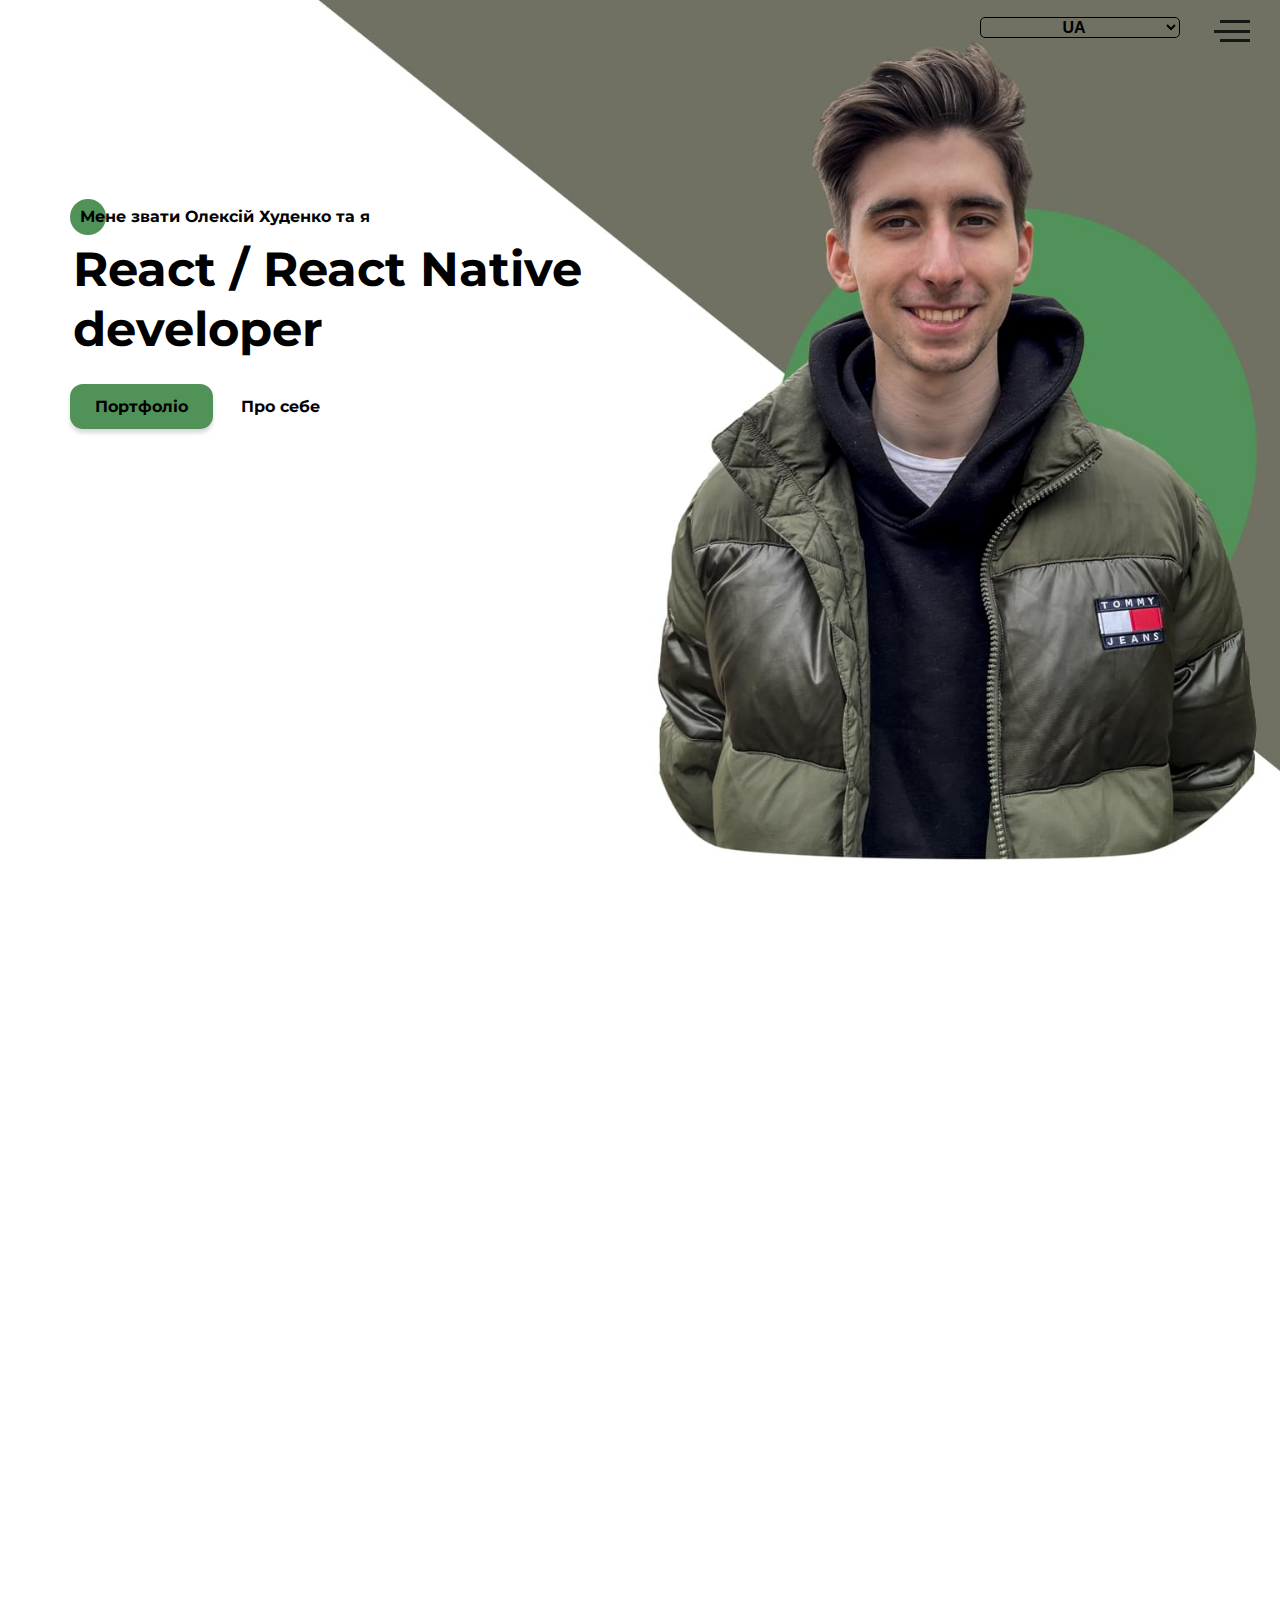
==== commit 4a4847d3: "Updated status - React / React Native developer now" ====
--- a/index.html
+++ b/index.html
@@ -1,4 +1,4 @@
-<!DOCTYPE html><html lang="ru"><head><meta charset="UTF-8"><meta name="viewport" content="width=device-width,initial-scale=1"><meta http-equiv="X-UA-Compatible" content="ie=edge"><title>Loisteg's portfolio</title><meta name="title" content="Мое портфолио"><meta name="description" content="Здесь вы сможете ознакомиться с моими работами и узнать больше обо мне"><!-- Open Graph / Facebook --><meta property="og:type" content="website"><meta property="og:url" content="https://metatags.io/"><meta property="og:title" content="Мое портфолио"><meta property="og:description" content="Здесь вы сможете ознакомиться с моими работами и узнать больше обо мне"><meta property="og:image" content="https://metatags.io/assets/meta-tags-16a33a6a8531e519cc0936fbba0ad904e52d35f34a46c97a2c9f6f7dd7d336f2.png"><!-- Twitter --><meta property="twitter:card" content="summary_large_image"><meta property="twitter:url" content="https://metatags.io/"><meta property="twitter:title" content="Мое портфолио"><meta property="twitter:description" content="Здесь вы сможете ознакомиться с моими работами и узнать больше обо мне"><meta property="twitter:image" content="https://metatags.io/assets/meta-tags-16a33a6a8531e519cc0936fbba0ad904e52d35f34a46c97a2c9f6f7dd7d336f2.png"><!-- Favicon  --><link rel="apple-touch-icon" sizes="57x57" href="icons/favicon//apple-icon-57x57.png"><link rel="apple-touch-icon" sizes="60x60" href="icons/favicon//apple-icon-60x60.png"><link rel="apple-touch-icon" sizes="72x72" href="icons/favicon//apple-icon-72x72.png"><link rel="apple-touch-icon" sizes="76x76" href="icons/favicon//apple-icon-76x76.png"><link rel="apple-touch-icon" sizes="114x114" href="icons/favicon//apple-icon-114x114.png"><link rel="apple-touch-icon" sizes="120x120" href="icons/favicon//apple-icon-120x120.png"><link rel="apple-touch-icon" sizes="144x144" href="icons/favicon//apple-icon-144x144.png"><link rel="apple-touch-icon" sizes="152x152" href="icons/favicon//apple-icon-152x152.png"><link rel="apple-touch-icon" sizes="180x180" href="icons/favicon//apple-icon-180x180.png"><link rel="icon" type="image/png" sizes="192x192" href="icons/favicon//android-icon-192x192.png"><link rel="icon" type="image/png" sizes="32x32" href="icons/favicon//favicon-32x32.png"><link rel="icon" type="image/png" sizes="96x96" href="icons/favicon//favicon-96x96.png"><link rel="icon" type="image/png" sizes="16x16" href="icons/favicon//favicon-16x16.png"><link rel="manifest" href="icons/favicon//manifest.json"><meta name="msapplication-TileColor" content="#ffffff"><meta name="msapplication-TileImage" content="icons/favicon//ms-icon-144x144.png"><meta name="theme-color" content="#ffffff"><link rel="stylesheet" href="css/style.min.css"></head><body><aside class="sidepanel animate__animated animate__fadeIn wow" data-wow-delay="0.3s"><a href="https://www.facebook.com/lo1steg" class="sidepanel__link" target="_blank"><svg width="20" height="20" viewBox="0 0 20 20" fill="none" xmlns="http://www.w3.org/2000/svg"><path d="M-7.46167e-07 2.92969L-1.28061e-07 17.0703C-5.74539e-08 18.6856 1.31439 20 2.92969 20L17.0703 20C18.6856 20 20 18.6856 20 17.0703L20 11.1719L12.9297 11.1719L12.9297 13.5156L9.41406 13.5156L9.41406 11.1719L7.03125 11.1719C5.09262 11.1719 3.51562 9.59488 3.51562 7.65625L3.51562 4.10156L7.03125 4.10156L7.03125 7.65625L9.41406 7.65625L9.41406 4.10156L12.9297 4.6875L12.9297 7.65625L20 7.65625L20 2.92969C20 1.31439 18.6856 -8.16774e-07 17.0703 -7.46167e-07L2.92969 -1.28061e-07C1.31439 -5.74539e-08 -8.16774e-07 1.31439 -7.46167e-07 2.92969Z" fill="black"/></svg> </a><a href="https://www.instagram.com/loisteg" class="sidepanel__link" target="_blank"><svg width="20" height="20" viewBox="0 0 20 20" fill="none" xmlns="http://www.w3.org/2000/svg"><path d="M-6.01032e-07 6.25L-2.73196e-07 13.75C-1.22337e-07 17.2012 2.79875 20 6.25 20L13.75 20C17.2013 20 20 17.2012 20 13.75L20 6.25C20 2.79875 17.2012 -7.51891e-07 13.75 -6.01032e-07L6.25 -2.73196e-07C2.79875 -1.22337e-07 -7.51891e-07 2.79875 -6.01032e-07 6.25ZM13.75 1.875C16.1625 1.875 18.125 3.8375 18.125 6.25L18.125 13.75C18.125 16.1625 16.1625 18.125 13.75 18.125L6.25 18.125C3.8375 18.125 1.875 16.1625 1.875 13.75L1.875 6.25C1.875 3.8375 3.8375 1.875 6.25 1.875L13.75 1.875Z" fill="black"/><path d="M5 10C5 12.7612 7.23875 15 10 15C12.7613 15 15 12.7612 15 10C15 7.23875 12.7612 5 10 5C7.23875 5 5 7.23875 5 10ZM13.125 10C13.125 11.7225 11.7225 13.125 10 13.125C8.27625 13.125 6.875 11.7225 6.875 10C6.875 8.2775 8.27625 6.875 10 6.875C11.7225 6.875 13.125 8.2775 13.125 10Z" fill="black"/><path d="M5.29123 4.625C5.29123 4.25704 4.99295 3.95875 4.62499 3.95875C4.25703 3.95875 3.95874 4.25704 3.95874 4.625C3.95874 4.99296 4.25703 5.29125 4.62499 5.29125C4.99295 5.29125 5.29123 4.99296 5.29123 4.625Z" fill="black"/></svg> </a><a href="https://github.com/loisteg" class="sidepanel__link" target="_blank"><svg width="20" height="20" viewBox="0 0 20 20" fill="none" xmlns="http://www.w3.org/2000/svg"><path d="M-4.37114e-07 9.99951C-1.95608e-07 15.5245 4.36167 19.9995 9.74107 19.9995C14.0457 19.9995 17.6962 17.1345 18.9832 13.162C19.0749 12.662 18.7734 12.4787 18.5148 12.4787C18.2835 12.4787 17.6706 12.487 16.8585 12.4912C17.4459 15.2728 15.5517 15.8595 15.5517 15.8595C14.4274 16.3145 14.1267 16.972 14.1267 16.972C13.5228 17.8778 13.5352 16.902 13.5352 16.902C13.603 15.8978 14.5389 15.3703 14.5389 15.3703C16.0283 14.4787 15.5979 13.0295 15.3493 12.4578C14.719 12.3678 14.2903 12.1103 14.0466 11.8245C13.8029 14.0453 12.9652 16.3795 9.23304 16.3795C8.16988 16.3795 7.30085 15.992 6.61933 15.3503C6.37316 15.4628 5.3827 15.8003 4.04116 15.2628C4.04116 15.2628 3.78012 14.4253 5.03988 12.5128C4.82345 11.7128 4.71606 10.8628 4.7111 10.0128C4.71606 9.16284 4.82345 8.31285 5.03988 7.51284C3.78012 5.61285 4.04116 4.77535 4.04116 4.77535C5.3827 4.23785 6.37316 4.57534 6.61933 4.67535C7.30085 4.03785 8.16988 3.65035 9.23304 3.65035C12.9752 3.65035 13.7987 5.98784 14.0383 8.21284C14.3307 7.86284 14.928 7.53784 15.8408 7.53784C17.1444 7.53784 18.1918 7.55034 18.5082 7.55034C18.7635 7.55034 19.0683 7.37534 18.9708 6.86284C17.692 2.86201 14.0391 -0.000488895 9.74107 -0.000488707C4.36167 -0.000488472 -6.7851e-07 4.47701 -4.37114e-07 9.99951Z" fill="#212121"/></svg></a><div class="sidepanel__divider"></div><div class="sidepanel__text"><span class="lng-sidepanel__text title title_fz16">Социальные сети</span></div></aside><select name="language" class="change-lang animate__animated animate__fadeIn wow" data-wow-delay="0.3s"><option value="ua" selected="selected">UA</option><option value="ru">RU</option><option value="en">EN</option></select><div class="menu"><div class="menu__block"><div class="menu__close"><svg width="29" height="30" viewBox="0 0 29 30" fill="none" xmlns="http://www.w3.org/2000/svg"><path d="M17.1568 14.5231L28.4489 3.23075C29.1837 2.49623 29.1837 1.30861 28.4489 0.574085C27.7144 -0.160437 26.5267 -0.160437 25.7922 0.574085L14.4998 11.8665L3.20781 0.574085C2.47295 -0.160437 1.28567 -0.160437 0.551149 0.574085C-0.183716 1.30861 -0.183716 2.49623 0.551149 3.23075L11.8432 14.5231L0.551149 25.8155C-0.183716 26.55 -0.183716 27.7376 0.551149 28.4721C0.917206 28.8385 1.39852 29.0226 1.87948 29.0226C2.36045 29.0226 2.84141 28.8385 3.20781 28.4721L14.4998 17.1798L25.7922 28.4721C26.1586 28.8385 26.6396 29.0226 27.1205 29.0226C27.6015 29.0226 28.0825 28.8385 28.4489 28.4721C29.1837 27.7376 29.1837 26.55 28.4489 25.8155L17.1568 14.5231Z" fill="black"/></svg></div><nav><ul class="menu__list"><li class="menu__link"><a href="#about" class="lng-menu__link-about">ОБО МНЕ</a></li><li class="menu__link"><a href="#resume" class="lng-menu__link-resume">МОЙ ОПЫТ</a></li><li class="menu__link"><a href="#work" class="lng-menu__link-work">МОИ НАВЫКИ</a></li><li class="menu__link"><a href="#portfolio" class="lng-menu__link-portfolio">МОИ РАБОТЫ</a></li><li class="menu__link"><a href="#contacs" class="lng-menu__link-contacs">КОНТАКТЫ</a></li></ul></nav><div class="menu__social"><a href="https://github.com/loisteg" target="_blank"><svg width="20" height="19" viewBox="0 0 20 19" fill="none" xmlns="http://www.w3.org/2000/svg"><path d="M10 0C4.475 0 0 4.36167 0 9.74107C0 14.0457 2.865 17.6962 6.8375 18.9832C7.3375 19.0749 7.52083 18.7734 7.52083 18.5148C7.52083 18.2835 7.5125 17.6706 7.50833 16.8585C4.72667 17.4459 4.14 15.5517 4.14 15.5517C3.685 14.4274 3.0275 14.1267 3.0275 14.1267C2.12167 13.5228 3.0975 13.5352 3.0975 13.5352C4.10167 13.603 4.62917 14.5389 4.62917 14.5389C5.52083 16.0283 6.97 15.5979 7.54167 15.3493C7.63167 14.719 7.88917 14.2903 8.175 14.0466C5.95417 13.8029 3.62 12.9652 3.62 9.23304C3.62 8.16988 4.0075 7.30085 4.64917 6.61934C4.53667 6.37317 4.19917 5.3827 4.73667 4.04116C4.73667 4.04116 5.57417 3.78012 7.48667 5.03988C8.28667 4.82345 9.13667 4.71606 9.98667 4.7111C10.8367 4.71606 11.6867 4.82345 12.4867 5.03988C14.3867 3.78012 15.2242 4.04116 15.2242 4.04116C15.7617 5.3827 15.4242 6.37317 15.3242 6.61934C15.9617 7.30085 16.3492 8.16988 16.3492 9.23304C16.3492 12.9752 14.0117 13.7987 11.7867 14.0383C12.1367 14.3307 12.4617 14.928 12.4617 15.8408C12.4617 17.1444 12.4492 18.1918 12.4492 18.5082C12.4492 18.7635 12.6242 19.0683 13.1367 18.9708C17.1375 17.692 20 14.0391 20 9.74107C20 4.36167 15.5225 0 10 0Z" fill="#212121"/></svg> </a><a href="https://www.instagram.com/loisteg" target="_blank"><svg width="20" height="20" viewBox="0 0 20 20" fill="none" xmlns="http://www.w3.org/2000/svg"><path d="M13.7495 0L6.24951 0C2.79826 0 -0.000488281 2.79875 -0.000488281 6.25L-0.000488281 13.75C-0.000488281 17.2013 2.79826 20 6.24951 20L13.7495 20C17.2008 20 19.9995 17.2013 19.9995 13.75L19.9995 6.25C19.9995 2.79875 17.2008 0 13.7495 0ZM18.1245 13.75C18.1245 16.1625 16.162 18.125 13.7495 18.125L6.24951 18.125C3.83701 18.125 1.87451 16.1625 1.87451 13.75L1.87451 6.25C1.87451 3.8375 3.83701 1.875 6.24951 1.875L13.7495 1.875C16.162 1.875 18.1245 3.8375 18.1245 6.25L18.1245 13.75Z" fill="black"/><path d="M9.99951 5C7.23826 5 4.99951 7.23875 4.99951 10C4.99951 12.7613 7.23826 15 9.99951 15C12.7608 15 14.9995 12.7613 14.9995 10C14.9995 7.23875 12.7608 5 9.99951 5ZM9.99951 13.125C8.27701 13.125 6.87451 11.7225 6.87451 10C6.87451 8.27625 8.27701 6.875 9.99951 6.875C11.722 6.875 13.1245 8.27625 13.1245 10C13.1245 11.7225 11.722 13.125 9.99951 13.125Z" fill="black"/><path d="M15.3745 5.29123C15.7425 5.29123 16.0408 4.99295 16.0408 4.62499C16.0408 4.25703 15.7425 3.95874 15.3745 3.95874C15.0065 3.95874 14.7083 4.25703 14.7083 4.62499C14.7083 4.99295 15.0065 5.29123 15.3745 5.29123Z" fill="black"/></svg> </a><a href="https://www.facebook.com/lo1steg" target="_blank"><svg width="20" height="20" viewBox="0 0 20 20" fill="none" xmlns="http://www.w3.org/2000/svg"><path d="M17.0698 0L2.9292 0C1.3139 0 -0.000488281 1.31439 -0.000488281 2.92969L-0.000488281 17.0703C-0.000488281 18.6856 1.3139 20 2.9292 20L8.82764 20L8.82764 12.9297L6.48389 12.9297L6.48389 9.41406L8.82764 9.41406L8.82764 7.03125C8.82764 5.09262 10.4046 3.51563 12.3433 3.51563L15.8979 3.51563L15.8979 7.03125L12.3433 7.03125L12.3433 9.41406L15.8979 9.41406L15.312 12.9297L12.3433 12.9297L12.3433 20L17.0698 20C18.6851 20 19.9995 18.6856 19.9995 17.0703L19.9995 2.92969C19.9995 1.31439 18.6851 0 17.0698 0Z" fill="black"/></svg></a></div></div><div class="menu__overlay"></div></div><a href="#up" class="pageup"><img src="icons/up.svg" alt="Up"></a><section class="promo animate__animated animate__fadeIn wow" data-wow-delay="0.3s" id="up"><div class="hamburger" tabindex="0"><span></span> <span class="long"></span> <span></span></div><div class="container"><div class="title title_fz16 lng-promo__subtitle promo__subtitle animate__animated animate__fadeInUp wow" data-wow-delay="0.7s">Меня зовут Алексей Худенко и я</div><h1 class="title title_fz48 promo__title animate__animated animate__fadeInUp wow" data-wow-delay="1s">Junior Front-End Developer</h1><div class="promo__btns animate__animated animate__fadeIn wow" data-wow-delay="1.8s"><a href="#portfolio" class="lng-promo__link-portfolio promo__link btn">Портфолио</a> <a href="#about" class="lng-promo__link-aboutme promo__link">Обо мне</a></div></div></section><section class="about" id="about"><div class="container"><div class="about__wrapper"><div class="about__photo animate__animated animate__fadeIn wow" data-wow-delay="0.5s"><picture><source media="(max-width: 576px)" srcset="img/main_photo-min.png"><source media="(max-width: 768px)" srcset="img/main_photo-average.jpg"><source media="(min-width: 769px)" srcset="img/main_photo.png"><img src="img/main_photo.png" alt="photo"></picture></div><div class="about__descr animate__animated animate__fadeIn wow" data-wow-delay="0.6s"><h2 class="title title_fz16 lng-about__title about__title">Обо мне</h2><div class="title title_fz36 lng-about__subtitle about__subtitle">Меня зовут Алексей</div><div class="divider"></div><p class="lng-about__text about__text">И я Junior Front-End developer. За время учёбы я успел понять, что работа с визуальной частью сайтов и приложений - это моя страсть. Такая работа даёт мне энергию каждый день писать всё больше и больше кода, просматривать тематические ролики/курсы, читать документация, в общем, развиваться.</p></div><div class="about__skills"><div class="about__skills-item animate__animated animate__fadeIn wow" data-wow-delay="1s"><div class="about__skills-circle"><img src="icons/about_me/web_development.svg" alt="web-dev"></div><div><div class="lng-about__skills-f title title_fz14">Разработка сайтов</div><p class="lng-about__skills-text-f about__skills-text">Разработка классических сайтов, основанных на HTML5, CSS3 и JavaScript.</p></div></div><div class="about__skills-item animate__animated animate__fadeIn wow" data-wow-delay="1.1s"><div class="about__skills-circle"><img src="icons/about_me/mobile_dev.svg" alt="mobile-dev"></div><div><div class="lng-about__skills-s-header title title_fz14">Адаптивность проектов</div><p class="lng-about__skills-text-s about__skills-text">Умение разрабатывать и работать с адаптивностью. Адаптивная, резиновая вёрстка, принципы Mobile first и Desktop first.</p></div></div><div class="about__skills-item animate__animated animate__fadeIn wow" data-wow-delay="1.2s"><div class="about__skills-circle"><img src="icons/about_me/design.svg" alt="design"></div><div><div class="lng-about__skills-t-header title title_fz14">Разработка приложений</div><p class="lng-about__skills-text-t about__skills-text">Разработка приложений, которые базируются на стеке React + Redux.</p></div></div></div></div></div></section><section class="resume" id="resume"><div class="container"><h2 class="lng-resume-title title title_fz16 title__section-title animate__animated animate__fadeIn wow" data-wow-delay="0.5s">Опыт</h2><div class="lng-resume-subtitle title title_fz36 title__section-subtitle animate__animated animate__fadeIn wow" data-wow-delay="0.5s">Чем я буду полезен</div><div class="divider animate__animated animate__fadeIn wow" data-wow-delay="0.5s"></div><div class="resume__wrapper"><div class="resume__column animate__animated animate__fadeInUp wow" data-wow-delay="0.7s"><h3 class="lng-resume__column-title-f title title_fz20 resume__column-title">Профильное образование</h3><ul><li><div class="resume__item"><div class="resume__item-head"><div class="resume__item-icon"><img src="icons/experience/university.svg" alt="University"></div><h4 class="title title_fz14">Czech University of Life Sciences</h4><div class="lng-resume__item-location-f resume__item-location">Системная инженерия (2020-2021)</div></div><div class="lng-resume__item-body-f resume__item-body">При учёбе в этом высшем учебном заведении были изучены принципы работы алгоритмов. Приминением для знаний алгоритмов послужил язык программирования С#. Во время учёбы были пройдены типы значений, обьявления функций, работа с терминалом, написание просто теста на скорость. Окончанием обучения предмета стало сдача собственного проекта.</div></div></li><li><div class="resume__item"><div class="resume__item-head"><div class="resume__item-icon"><img src="icons/experience/courses.svg" alt="Courses"></div><h4 class="lng-resume__item-header-s title title_fz14">Киевский национальный економический университет им. Вадима Гетьмана</h4><div class="lng-resume__item-location-s resume__item-location">Экономика предприятия (2021-...)</div></div><div class="lng-resume__item-body-s resume__item-body">В этом университете упор идёт на изучение экономических аспектов работы фирм, корпораций, и их развития. Большое внимание уделяется навыкам работе в команде, делегированию рабочих процессов, укладываться в дедлайны и умению держать ситуацию под контролем.</div></div></li></ul></div><div class="resume__column animate__animated animate__fadeInUp wow" data-wow-delay="0.7s"><h3 class="lng-resume__column-title-s title title_fz20 resume__column-title">Пройденные курсы</h3><ul><div class="resume__item"><div class="resume__item-head"><div class="resume__item-icon"><img src="icons/experience/developer.svg" alt="Courses"></div><h4 class="title title_fz14">Udemy</h4><div class="lng-resume__item-location-course-f resume__item-location">Курс "Web-разработчик"</div></div><div class="lng-resume__item-body-course-f resume__item-body">Курс Web-разработчик от Ивана Петриченка. На этом курсе была пройдена вся база HTML5 и CSS3 с большим количеством углублений. Большим плюсом послужила практика в написании адаптивной и отзывчевой вёрстки. Так же в этом курсе было знакомство с такими техноголиями как Figma, Avocode, Gulp, методология БЭМ, Bootstrap, препроцессоры SCSS/SASS, работа с Git и GitHub, работа с Jquery, Flexbox, CSS grid.</div></div><li><div class="resume__item"><div class="resume__item-head"><div class="resume__item-icon"><img src="icons/experience/designer.svg" alt="Courses"></div><h4 class="title title_fz14">Udemy</h4><div class="lng-resume__item-location-course-s resume__item-location">Курс "Полный курс по JavaScript + React"</div></div><div class="lng-resume__item-body-course-s resume__item-body">В данном курсе были изучены основы объектно ориентированного программирования, изучение языка программирования JavaScript ES6+ стандарта, библиотека React в связке с Redux, практика работы с превращением кода в более старый формат (Babel, Core.js, полифиллы), работа с AJAX, JSON, Jquery а так же npm, Browserify, Webpack, Heroku.</div></div></li></ul></div></div></div></section><section class="work" id="work"><div class="container"><h2 class="lng-work-header title title_fz16 title__section-title animate__animated animate__fadeIn wow" data-wow-delay="0.3s">Навыки</h2><div class="lng-work-subheader title title_fz36 title__section-subtitle work__title animate__animated animate__fadeIn wow" data-wow-delay="0.3s">Что я использую в работе</div><div class="divider animate__animated animate__fadeIn wow" data-wow-delay="0.3s"></div><div class="work__wrapper__cards"><div class="work-item animate__animated animate__fadeInUp wow" data-wow-delay="0.5s"><div class="work-item__img"><img src="icons/skills/html5.svg" alt="HTML5"></div><div class="title title_fz14 work-item__header">HTML5</div><div class="lng-work-item__descr-html work-item__descr">Именно он создает каркас вашего сайта или приложения, а пятая версия позволит мне создавать более SEO-оптимизированную структуру вашего продукта</div></div><div class="work-item animate__animated animate__fadeInUp wow" data-wow-delay="0.5s"><div class="work-item__img"><img src="icons/skills/css3.svg" alt="CSS"></div><div class="title title_fz14 work-item__header">CSS3</div><div class="lng-work-item__descr-css work-item__descr">Этот язык стилей позволяет мне создавать абсолютно любой внешний вид вашего сайта или приложения. Все ограничивается только вашей фантазией!</div></div><div class="work-item animate__animated animate__fadeInUp wow" data-wow-delay="0.5s"><div class="work-item__img"><img src="icons/skills/js.svg" alt="JavaScript"></div><div class="title title_fz14 work-item__header">JavaScript</div><div class="lng-work-item__descr-js work-item__descr">Этот язык программирования позволяет оживить все что угодно: слайдеры, окна, подсказки, вкладки, получение данных от сервера и многое другое</div></div><div class="work-item animate__animated animate__fadeInUp wow" data-wow-delay="0.5s"><div class="work-item__img"><img src="icons/skills/jquery.svg" alt="Jquery"></div><div class="title title_fz14 work-item__header">Jquery</div><div class="lng-work-item__descr-jquery work-item__descr">Библиотека Jquery позволит ускорить разработку. Без необходимости интегрировать в проект мы её не будем, но навык работы с ней присутствует</div></div><div class="work-item animate__animated animate__fadeInUp wow" data-wow-delay="0.5s"><div class="work-item__img"><img src="icons/skills/react.svg" alt="React"></div><div class="title title_fz14 work-item__header">React</div><div class="lng-work-item__descr-react work-item__descr">Эта библиотека позволяет создавать web-приложения. Мы можем создать максимально интерактивный продукт именно под ваши цели</div></div><div class="work-item animate__animated animate__fadeInUp wow" data-wow-delay="0.5s"><div class="work-item__img"><img src="icons/skills/react-native.svg" alt="React Native" style="transform: scale(1.15)"></div><div class="title title_fz14 work-item__header">React Native</div><div class="lng-work-item__descr-react-native work-item__descr">Это популярная платформа мобильных приложений на основе JavaScript, которая позволяет создавать мобильные приложения с собственным интерфейсом для iOS и Android</div></div><div class="work-item animate__animated animate__fadeInUp wow" data-wow-delay="0.5s"><div class="work-item__img"><img src="icons/skills/redux.svg" alt="Redux"></div><div class="title title_fz14 work-item__header">Redux</div><div class="lng-work-item__descr-redux work-item__descr">Эта библиотека для JavaScript предназначена для упрощения управлением состоянием приложения. Redux позволяет все состояние приложения хранится в одном месте</div></div><div class="work-item animate__animated animate__fadeInUp wow" data-wow-delay="0.5s"><div class="work-item__img"><img src="icons/skills/bootstrap.svg" alt="Bootstrap"></div><div class="title title_fz14 work-item__header">Bootstrap</div><div class="lng-work-item__descr-bootstrap work-item__descr">Фреймворк Bootstrap – это набор набор CSS и JavaScript файлов. Он позволяет верстать сайты в несколько раз быстрее, чем на «чистом» CSS и JavaScript</div></div><div class="work-item animate__animated animate__fadeInUp wow" data-wow-delay="0.5s"><div class="work-item__img"><img src="icons/skills/figma.svg" alt="Figma"></div><div class="title title_fz14 work-item__header">Figma</div><div class="lng-work-item__descr-figma work-item__descr">Figma - один из самых популярных кроссплатформенных графических редакторов. В ней можно создавать: макеты сайтов, приложений и кликабельные прототипы с анимацией отдельные элементы интерфейса</div></div><div class="work-item animate__animated animate__fadeInUp wow" data-wow-delay="0.5s"><div class="work-item__img"><img src="icons/skills/photoshop.svg" alt="Photoshop"></div><div class="title title_fz14 work-item__header">Photoshop</div><div class="lng-work-item__descr-photoshop work-item__descr">Photoshop - это графический редактор, в котором можно корректировать изображение, создавать GIF анимации, работать с визуалом и так далее</div></div><!-- <div class="work-item">
+<!DOCTYPE html><html lang="ru"><head><meta charset="UTF-8"><meta name="viewport" content="width=device-width,initial-scale=1"><meta http-equiv="X-UA-Compatible" content="ie=edge"><title>Loisteg's portfolio</title><meta name="title" content="Мое портфолио"><meta name="description" content="Здесь вы сможете ознакомиться с моими работами и узнать больше обо мне"><!-- Open Graph / Facebook --><meta property="og:type" content="website"><meta property="og:url" content="https://metatags.io/"><meta property="og:title" content="Мое портфолио"><meta property="og:description" content="Здесь вы сможете ознакомиться с моими работами и узнать больше обо мне"><meta property="og:image" content="https://metatags.io/assets/meta-tags-16a33a6a8531e519cc0936fbba0ad904e52d35f34a46c97a2c9f6f7dd7d336f2.png"><!-- Twitter --><meta property="twitter:card" content="summary_large_image"><meta property="twitter:url" content="https://metatags.io/"><meta property="twitter:title" content="Мое портфолио"><meta property="twitter:description" content="Здесь вы сможете ознакомиться с моими работами и узнать больше обо мне"><meta property="twitter:image" content="https://metatags.io/assets/meta-tags-16a33a6a8531e519cc0936fbba0ad904e52d35f34a46c97a2c9f6f7dd7d336f2.png"><!-- Favicon  --><link rel="apple-touch-icon" sizes="57x57" href="icons/favicon//apple-icon-57x57.png"><link rel="apple-touch-icon" sizes="60x60" href="icons/favicon//apple-icon-60x60.png"><link rel="apple-touch-icon" sizes="72x72" href="icons/favicon//apple-icon-72x72.png"><link rel="apple-touch-icon" sizes="76x76" href="icons/favicon//apple-icon-76x76.png"><link rel="apple-touch-icon" sizes="114x114" href="icons/favicon//apple-icon-114x114.png"><link rel="apple-touch-icon" sizes="120x120" href="icons/favicon//apple-icon-120x120.png"><link rel="apple-touch-icon" sizes="144x144" href="icons/favicon//apple-icon-144x144.png"><link rel="apple-touch-icon" sizes="152x152" href="icons/favicon//apple-icon-152x152.png"><link rel="apple-touch-icon" sizes="180x180" href="icons/favicon//apple-icon-180x180.png"><link rel="icon" type="image/png" sizes="192x192" href="icons/favicon//android-icon-192x192.png"><link rel="icon" type="image/png" sizes="32x32" href="icons/favicon//favicon-32x32.png"><link rel="icon" type="image/png" sizes="96x96" href="icons/favicon//favicon-96x96.png"><link rel="icon" type="image/png" sizes="16x16" href="icons/favicon//favicon-16x16.png"><link rel="manifest" href="icons/favicon//manifest.json"><meta name="msapplication-TileColor" content="#ffffff"><meta name="msapplication-TileImage" content="icons/favicon//ms-icon-144x144.png"><meta name="theme-color" content="#ffffff"><link rel="stylesheet" href="css/style.min.css"></head><body><aside class="sidepanel animate__animated animate__fadeIn wow" data-wow-delay="0.3s"><a href="https://www.facebook.com/lo1steg" class="sidepanel__link" target="_blank"><svg width="20" height="20" viewBox="0 0 20 20" fill="none" xmlns="http://www.w3.org/2000/svg"><path d="M-7.46167e-07 2.92969L-1.28061e-07 17.0703C-5.74539e-08 18.6856 1.31439 20 2.92969 20L17.0703 20C18.6856 20 20 18.6856 20 17.0703L20 11.1719L12.9297 11.1719L12.9297 13.5156L9.41406 13.5156L9.41406 11.1719L7.03125 11.1719C5.09262 11.1719 3.51562 9.59488 3.51562 7.65625L3.51562 4.10156L7.03125 4.10156L7.03125 7.65625L9.41406 7.65625L9.41406 4.10156L12.9297 4.6875L12.9297 7.65625L20 7.65625L20 2.92969C20 1.31439 18.6856 -8.16774e-07 17.0703 -7.46167e-07L2.92969 -1.28061e-07C1.31439 -5.74539e-08 -8.16774e-07 1.31439 -7.46167e-07 2.92969Z" fill="black"/></svg> </a><a href="https://www.instagram.com/loisteg" class="sidepanel__link" target="_blank"><svg width="20" height="20" viewBox="0 0 20 20" fill="none" xmlns="http://www.w3.org/2000/svg"><path d="M-6.01032e-07 6.25L-2.73196e-07 13.75C-1.22337e-07 17.2012 2.79875 20 6.25 20L13.75 20C17.2013 20 20 17.2012 20 13.75L20 6.25C20 2.79875 17.2012 -7.51891e-07 13.75 -6.01032e-07L6.25 -2.73196e-07C2.79875 -1.22337e-07 -7.51891e-07 2.79875 -6.01032e-07 6.25ZM13.75 1.875C16.1625 1.875 18.125 3.8375 18.125 6.25L18.125 13.75C18.125 16.1625 16.1625 18.125 13.75 18.125L6.25 18.125C3.8375 18.125 1.875 16.1625 1.875 13.75L1.875 6.25C1.875 3.8375 3.8375 1.875 6.25 1.875L13.75 1.875Z" fill="black"/><path d="M5 10C5 12.7612 7.23875 15 10 15C12.7613 15 15 12.7612 15 10C15 7.23875 12.7612 5 10 5C7.23875 5 5 7.23875 5 10ZM13.125 10C13.125 11.7225 11.7225 13.125 10 13.125C8.27625 13.125 6.875 11.7225 6.875 10C6.875 8.2775 8.27625 6.875 10 6.875C11.7225 6.875 13.125 8.2775 13.125 10Z" fill="black"/><path d="M5.29123 4.625C5.29123 4.25704 4.99295 3.95875 4.62499 3.95875C4.25703 3.95875 3.95874 4.25704 3.95874 4.625C3.95874 4.99296 4.25703 5.29125 4.62499 5.29125C4.99295 5.29125 5.29123 4.99296 5.29123 4.625Z" fill="black"/></svg> </a><a href="https://github.com/loisteg" class="sidepanel__link" target="_blank"><svg width="20" height="20" viewBox="0 0 20 20" fill="none" xmlns="http://www.w3.org/2000/svg"><path d="M-4.37114e-07 9.99951C-1.95608e-07 15.5245 4.36167 19.9995 9.74107 19.9995C14.0457 19.9995 17.6962 17.1345 18.9832 13.162C19.0749 12.662 18.7734 12.4787 18.5148 12.4787C18.2835 12.4787 17.6706 12.487 16.8585 12.4912C17.4459 15.2728 15.5517 15.8595 15.5517 15.8595C14.4274 16.3145 14.1267 16.972 14.1267 16.972C13.5228 17.8778 13.5352 16.902 13.5352 16.902C13.603 15.8978 14.5389 15.3703 14.5389 15.3703C16.0283 14.4787 15.5979 13.0295 15.3493 12.4578C14.719 12.3678 14.2903 12.1103 14.0466 11.8245C13.8029 14.0453 12.9652 16.3795 9.23304 16.3795C8.16988 16.3795 7.30085 15.992 6.61933 15.3503C6.37316 15.4628 5.3827 15.8003 4.04116 15.2628C4.04116 15.2628 3.78012 14.4253 5.03988 12.5128C4.82345 11.7128 4.71606 10.8628 4.7111 10.0128C4.71606 9.16284 4.82345 8.31285 5.03988 7.51284C3.78012 5.61285 4.04116 4.77535 4.04116 4.77535C5.3827 4.23785 6.37316 4.57534 6.61933 4.67535C7.30085 4.03785 8.16988 3.65035 9.23304 3.65035C12.9752 3.65035 13.7987 5.98784 14.0383 8.21284C14.3307 7.86284 14.928 7.53784 15.8408 7.53784C17.1444 7.53784 18.1918 7.55034 18.5082 7.55034C18.7635 7.55034 19.0683 7.37534 18.9708 6.86284C17.692 2.86201 14.0391 -0.000488895 9.74107 -0.000488707C4.36167 -0.000488472 -6.7851e-07 4.47701 -4.37114e-07 9.99951Z" fill="#212121"/></svg></a><div class="sidepanel__divider"></div><div class="sidepanel__text"><span class="lng-sidepanel__text title title_fz16">Социальные сети</span></div></aside><select name="language" class="change-lang animate__animated animate__fadeIn wow" data-wow-delay="0.3s"><option value="ua" selected="selected">UA</option><option value="ru">RU</option><option value="en">EN</option></select><div class="menu"><div class="menu__block"><div class="menu__close"><svg width="29" height="30" viewBox="0 0 29 30" fill="none" xmlns="http://www.w3.org/2000/svg"><path d="M17.1568 14.5231L28.4489 3.23075C29.1837 2.49623 29.1837 1.30861 28.4489 0.574085C27.7144 -0.160437 26.5267 -0.160437 25.7922 0.574085L14.4998 11.8665L3.20781 0.574085C2.47295 -0.160437 1.28567 -0.160437 0.551149 0.574085C-0.183716 1.30861 -0.183716 2.49623 0.551149 3.23075L11.8432 14.5231L0.551149 25.8155C-0.183716 26.55 -0.183716 27.7376 0.551149 28.4721C0.917206 28.8385 1.39852 29.0226 1.87948 29.0226C2.36045 29.0226 2.84141 28.8385 3.20781 28.4721L14.4998 17.1798L25.7922 28.4721C26.1586 28.8385 26.6396 29.0226 27.1205 29.0226C27.6015 29.0226 28.0825 28.8385 28.4489 28.4721C29.1837 27.7376 29.1837 26.55 28.4489 25.8155L17.1568 14.5231Z" fill="black"/></svg></div><nav><ul class="menu__list"><li class="menu__link"><a href="#about" class="lng-menu__link-about">ОБО МНЕ</a></li><li class="menu__link"><a href="#resume" class="lng-menu__link-resume">МОЙ ОПЫТ</a></li><li class="menu__link"><a href="#work" class="lng-menu__link-work">МОИ НАВЫКИ</a></li><li class="menu__link"><a href="#portfolio" class="lng-menu__link-portfolio">МОИ РАБОТЫ</a></li><li class="menu__link"><a href="#contacs" class="lng-menu__link-contacs">КОНТАКТЫ</a></li></ul></nav><div class="menu__social"><a href="https://github.com/loisteg" target="_blank"><svg width="20" height="19" viewBox="0 0 20 19" fill="none" xmlns="http://www.w3.org/2000/svg"><path d="M10 0C4.475 0 0 4.36167 0 9.74107C0 14.0457 2.865 17.6962 6.8375 18.9832C7.3375 19.0749 7.52083 18.7734 7.52083 18.5148C7.52083 18.2835 7.5125 17.6706 7.50833 16.8585C4.72667 17.4459 4.14 15.5517 4.14 15.5517C3.685 14.4274 3.0275 14.1267 3.0275 14.1267C2.12167 13.5228 3.0975 13.5352 3.0975 13.5352C4.10167 13.603 4.62917 14.5389 4.62917 14.5389C5.52083 16.0283 6.97 15.5979 7.54167 15.3493C7.63167 14.719 7.88917 14.2903 8.175 14.0466C5.95417 13.8029 3.62 12.9652 3.62 9.23304C3.62 8.16988 4.0075 7.30085 4.64917 6.61934C4.53667 6.37317 4.19917 5.3827 4.73667 4.04116C4.73667 4.04116 5.57417 3.78012 7.48667 5.03988C8.28667 4.82345 9.13667 4.71606 9.98667 4.7111C10.8367 4.71606 11.6867 4.82345 12.4867 5.03988C14.3867 3.78012 15.2242 4.04116 15.2242 4.04116C15.7617 5.3827 15.4242 6.37317 15.3242 6.61934C15.9617 7.30085 16.3492 8.16988 16.3492 9.23304C16.3492 12.9752 14.0117 13.7987 11.7867 14.0383C12.1367 14.3307 12.4617 14.928 12.4617 15.8408C12.4617 17.1444 12.4492 18.1918 12.4492 18.5082C12.4492 18.7635 12.6242 19.0683 13.1367 18.9708C17.1375 17.692 20 14.0391 20 9.74107C20 4.36167 15.5225 0 10 0Z" fill="#212121"/></svg> </a><a href="https://www.instagram.com/loisteg" target="_blank"><svg width="20" height="20" viewBox="0 0 20 20" fill="none" xmlns="http://www.w3.org/2000/svg"><path d="M13.7495 0L6.24951 0C2.79826 0 -0.000488281 2.79875 -0.000488281 6.25L-0.000488281 13.75C-0.000488281 17.2013 2.79826 20 6.24951 20L13.7495 20C17.2008 20 19.9995 17.2013 19.9995 13.75L19.9995 6.25C19.9995 2.79875 17.2008 0 13.7495 0ZM18.1245 13.75C18.1245 16.1625 16.162 18.125 13.7495 18.125L6.24951 18.125C3.83701 18.125 1.87451 16.1625 1.87451 13.75L1.87451 6.25C1.87451 3.8375 3.83701 1.875 6.24951 1.875L13.7495 1.875C16.162 1.875 18.1245 3.8375 18.1245 6.25L18.1245 13.75Z" fill="black"/><path d="M9.99951 5C7.23826 5 4.99951 7.23875 4.99951 10C4.99951 12.7613 7.23826 15 9.99951 15C12.7608 15 14.9995 12.7613 14.9995 10C14.9995 7.23875 12.7608 5 9.99951 5ZM9.99951 13.125C8.27701 13.125 6.87451 11.7225 6.87451 10C6.87451 8.27625 8.27701 6.875 9.99951 6.875C11.722 6.875 13.1245 8.27625 13.1245 10C13.1245 11.7225 11.722 13.125 9.99951 13.125Z" fill="black"/><path d="M15.3745 5.29123C15.7425 5.29123 16.0408 4.99295 16.0408 4.62499C16.0408 4.25703 15.7425 3.95874 15.3745 3.95874C15.0065 3.95874 14.7083 4.25703 14.7083 4.62499C14.7083 4.99295 15.0065 5.29123 15.3745 5.29123Z" fill="black"/></svg> </a><a href="https://www.facebook.com/lo1steg" target="_blank"><svg width="20" height="20" viewBox="0 0 20 20" fill="none" xmlns="http://www.w3.org/2000/svg"><path d="M17.0698 0L2.9292 0C1.3139 0 -0.000488281 1.31439 -0.000488281 2.92969L-0.000488281 17.0703C-0.000488281 18.6856 1.3139 20 2.9292 20L8.82764 20L8.82764 12.9297L6.48389 12.9297L6.48389 9.41406L8.82764 9.41406L8.82764 7.03125C8.82764 5.09262 10.4046 3.51563 12.3433 3.51563L15.8979 3.51563L15.8979 7.03125L12.3433 7.03125L12.3433 9.41406L15.8979 9.41406L15.312 12.9297L12.3433 12.9297L12.3433 20L17.0698 20C18.6851 20 19.9995 18.6856 19.9995 17.0703L19.9995 2.92969C19.9995 1.31439 18.6851 0 17.0698 0Z" fill="black"/></svg></a></div></div><div class="menu__overlay"></div></div><a href="#up" class="pageup"><img src="icons/up.svg" alt="Up"></a><section class="promo animate__animated animate__fadeIn wow" data-wow-delay="0.3s" id="up"><div class="hamburger" tabindex="0"><span></span> <span class="long"></span> <span></span></div><div class="container"><div class="title title_fz16 lng-promo__subtitle promo__subtitle animate__animated animate__fadeInUp wow" data-wow-delay="0.7s">Меня зовут Алексей Худенко и я</div><h1 class="title title_fz48 promo__title animate__animated animate__fadeInUp wow" data-wow-delay="1s">React / React Native developer</h1><div class="promo__btns animate__animated animate__fadeIn wow" data-wow-delay="1.8s"><a href="#portfolio" class="lng-promo__link-portfolio promo__link btn">Портфолио</a> <a href="#about" class="lng-promo__link-aboutme promo__link">Обо мне</a></div></div></section><section class="about" id="about"><div class="container"><div class="about__wrapper"><div class="about__photo animate__animated animate__fadeIn wow" data-wow-delay="0.5s"><picture><source media="(max-width: 576px)" srcset="img/main_photo-min.png"><source media="(max-width: 768px)" srcset="img/main_photo-average.jpg"><source media="(min-width: 769px)" srcset="img/main_photo.png"><img src="img/main_photo.png" alt="photo"></picture></div><div class="about__descr animate__animated animate__fadeIn wow" data-wow-delay="0.6s"><h2 class="title title_fz16 lng-about__title about__title">Обо мне</h2><div class="title title_fz36 lng-about__subtitle about__subtitle">Меня зовут Алексей</div><div class="divider"></div><p class="lng-about__text about__text">И я Junior Front-End developer. За время учёбы я успел понять, что работа с визуальной частью сайтов и приложений - это моя страсть. Такая работа даёт мне энергию каждый день писать всё больше и больше кода, просматривать тематические ролики/курсы, читать документация, в общем, развиваться.</p></div><div class="about__skills"><div class="about__skills-item animate__animated animate__fadeIn wow" data-wow-delay="1s"><div class="about__skills-circle"><img src="icons/about_me/web_development.svg" alt="web-dev"></div><div><div class="lng-about__skills-f title title_fz14">Разработка сайтов</div><p class="lng-about__skills-text-f about__skills-text">Разработка классических сайтов, основанных на HTML5, CSS3 и JavaScript.</p></div></div><div class="about__skills-item animate__animated animate__fadeIn wow" data-wow-delay="1.1s"><div class="about__skills-circle"><img src="icons/about_me/mobile_dev.svg" alt="mobile-dev"></div><div><div class="lng-about__skills-s-header title title_fz14">Адаптивность проектов</div><p class="lng-about__skills-text-s about__skills-text">Умение разрабатывать и работать с адаптивностью. Адаптивная, резиновая вёрстка, принципы Mobile first и Desktop first.</p></div></div><div class="about__skills-item animate__animated animate__fadeIn wow" data-wow-delay="1.2s"><div class="about__skills-circle"><img src="icons/about_me/design.svg" alt="design"></div><div><div class="lng-about__skills-t-header title title_fz14">Разработка приложений</div><p class="lng-about__skills-text-t about__skills-text">Разработка приложений, которые базируются на стеке React + Redux.</p></div></div></div></div></div></section><section class="resume" id="resume"><div class="container"><h2 class="lng-resume-title title title_fz16 title__section-title animate__animated animate__fadeIn wow" data-wow-delay="0.5s">Опыт</h2><div class="lng-resume-subtitle title title_fz36 title__section-subtitle animate__animated animate__fadeIn wow" data-wow-delay="0.5s">Чем я буду полезен</div><div class="divider animate__animated animate__fadeIn wow" data-wow-delay="0.5s"></div><div class="resume__wrapper"><div class="resume__column animate__animated animate__fadeInUp wow" data-wow-delay="0.7s"><h3 class="lng-resume__column-title-f title title_fz20 resume__column-title">Профильное образование</h3><ul><li><div class="resume__item"><div class="resume__item-head"><div class="resume__item-icon"><img src="icons/experience/university.svg" alt="University"></div><h4 class="title title_fz14">Czech University of Life Sciences</h4><div class="lng-resume__item-location-f resume__item-location">Системная инженерия (2020-2021)</div></div><div class="lng-resume__item-body-f resume__item-body">При учёбе в этом высшем учебном заведении были изучены принципы работы алгоритмов. Приминением для знаний алгоритмов послужил язык программирования С#. Во время учёбы были пройдены типы значений, обьявления функций, работа с терминалом, написание просто теста на скорость. Окончанием обучения предмета стало сдача собственного проекта.</div></div></li><li><div class="resume__item"><div class="resume__item-head"><div class="resume__item-icon"><img src="icons/experience/courses.svg" alt="Courses"></div><h4 class="lng-resume__item-header-s title title_fz14">Киевский национальный економический университет им. Вадима Гетьмана</h4><div class="lng-resume__item-location-s resume__item-location">Экономика предприятия (2021-...)</div></div><div class="lng-resume__item-body-s resume__item-body">В этом университете упор идёт на изучение экономических аспектов работы фирм, корпораций, и их развития. Большое внимание уделяется навыкам работе в команде, делегированию рабочих процессов, укладываться в дедлайны и умению держать ситуацию под контролем.</div></div></li></ul></div><div class="resume__column animate__animated animate__fadeInUp wow" data-wow-delay="0.7s"><h3 class="lng-resume__column-title-s title title_fz20 resume__column-title">Пройденные курсы</h3><ul><div class="resume__item"><div class="resume__item-head"><div class="resume__item-icon"><img src="icons/experience/developer.svg" alt="Courses"></div><h4 class="title title_fz14">Udemy</h4><div class="lng-resume__item-location-course-f resume__item-location">Курс "Web-разработчик"</div></div><div class="lng-resume__item-body-course-f resume__item-body">Курс Web-разработчик от Ивана Петриченка. На этом курсе была пройдена вся база HTML5 и CSS3 с большим количеством углублений. Большим плюсом послужила практика в написании адаптивной и отзывчевой вёрстки. Так же в этом курсе было знакомство с такими техноголиями как Figma, Avocode, Gulp, методология БЭМ, Bootstrap, препроцессоры SCSS/SASS, работа с Git и GitHub, работа с Jquery, Flexbox, CSS grid.</div></div><li><div class="resume__item"><div class="resume__item-head"><div class="resume__item-icon"><img src="icons/experience/designer.svg" alt="Courses"></div><h4 class="title title_fz14">Udemy</h4><div class="lng-resume__item-location-course-s resume__item-location">Курс "Полный курс по JavaScript + React"</div></div><div class="lng-resume__item-body-course-s resume__item-body">В данном курсе были изучены основы объектно ориентированного программирования, изучение языка программирования JavaScript ES6+ стандарта, библиотека React в связке с Redux, практика работы с превращением кода в более старый формат (Babel, Core.js, полифиллы), работа с AJAX, JSON, Jquery а так же npm, Browserify, Webpack, Heroku.</div></div></li></ul></div></div></div></section><section class="work" id="work"><div class="container"><h2 class="lng-work-header title title_fz16 title__section-title animate__animated animate__fadeIn wow" data-wow-delay="0.3s">Навыки</h2><div class="lng-work-subheader title title_fz36 title__section-subtitle work__title animate__animated animate__fadeIn wow" data-wow-delay="0.3s">Что я использую в работе</div><div class="divider animate__animated animate__fadeIn wow" data-wow-delay="0.3s"></div><div class="work__wrapper__cards"><div class="work-item animate__animated animate__fadeInUp wow" data-wow-delay="0.5s"><div class="work-item__img"><img src="icons/skills/html5.svg" alt="HTML5"></div><div class="title title_fz14 work-item__header">HTML5</div><div class="lng-work-item__descr-html work-item__descr">Именно он создает каркас вашего сайта или приложения, а пятая версия позволит мне создавать более SEO-оптимизированную структуру вашего продукта</div></div><div class="work-item animate__animated animate__fadeInUp wow" data-wow-delay="0.5s"><div class="work-item__img"><img src="icons/skills/css3.svg" alt="CSS"></div><div class="title title_fz14 work-item__header">CSS3</div><div class="lng-work-item__descr-css work-item__descr">Этот язык стилей позволяет мне создавать абсолютно любой внешний вид вашего сайта или приложения. Все ограничивается только вашей фантазией!</div></div><div class="work-item animate__animated animate__fadeInUp wow" data-wow-delay="0.5s"><div class="work-item__img"><img src="icons/skills/js.svg" alt="JavaScript"></div><div class="title title_fz14 work-item__header">JavaScript</div><div class="lng-work-item__descr-js work-item__descr">Этот язык программирования позволяет оживить все что угодно: слайдеры, окна, подсказки, вкладки, получение данных от сервера и многое другое</div></div><div class="work-item animate__animated animate__fadeInUp wow" data-wow-delay="0.5s"><div class="work-item__img"><img src="icons/skills/jquery.svg" alt="Jquery"></div><div class="title title_fz14 work-item__header">Jquery</div><div class="lng-work-item__descr-jquery work-item__descr">Библиотека Jquery позволит ускорить разработку. Без необходимости интегрировать в проект мы её не будем, но навык работы с ней присутствует</div></div><div class="work-item animate__animated animate__fadeInUp wow" data-wow-delay="0.5s"><div class="work-item__img"><img src="icons/skills/react.svg" alt="React"></div><div class="title title_fz14 work-item__header">React</div><div class="lng-work-item__descr-react work-item__descr">Эта библиотека позволяет создавать web-приложения. Мы можем создать максимально интерактивный продукт именно под ваши цели</div></div><div class="work-item animate__animated animate__fadeInUp wow" data-wow-delay="0.5s"><div class="work-item__img"><img src="icons/skills/react-native.svg" alt="React Native" style="transform: scale(1.15)"></div><div class="title title_fz14 work-item__header">React Native</div><div class="lng-work-item__descr-react-native work-item__descr">Это популярная платформа мобильных приложений на основе JavaScript, которая позволяет создавать мобильные приложения с собственным интерфейсом для iOS и Android</div></div><div class="work-item animate__animated animate__fadeInUp wow" data-wow-delay="0.5s"><div class="work-item__img"><img src="icons/skills/redux.svg" alt="Redux"></div><div class="title title_fz14 work-item__header">Redux</div><div class="lng-work-item__descr-redux work-item__descr">Эта библиотека для JavaScript предназначена для упрощения управлением состоянием приложения. Redux позволяет все состояние приложения хранится в одном месте</div></div><div class="work-item animate__animated animate__fadeInUp wow" data-wow-delay="0.5s"><div class="work-item__img"><img src="icons/skills/bootstrap.svg" alt="Bootstrap"></div><div class="title title_fz14 work-item__header">Bootstrap</div><div class="lng-work-item__descr-bootstrap work-item__descr">Фреймворк Bootstrap – это набор набор CSS и JavaScript файлов. Он позволяет верстать сайты в несколько раз быстрее, чем на «чистом» CSS и JavaScript</div></div><div class="work-item animate__animated animate__fadeInUp wow" data-wow-delay="0.5s"><div class="work-item__img"><img src="icons/skills/figma.svg" alt="Figma"></div><div class="title title_fz14 work-item__header">Figma</div><div class="lng-work-item__descr-figma work-item__descr">Figma - один из самых популярных кроссплатформенных графических редакторов. В ней можно создавать: макеты сайтов, приложений и кликабельные прототипы с анимацией отдельные элементы интерфейса</div></div><div class="work-item animate__animated animate__fadeInUp wow" data-wow-delay="0.5s"><div class="work-item__img"><img src="icons/skills/photoshop.svg" alt="Photoshop"></div><div class="title title_fz14 work-item__header">Photoshop</div><div class="lng-work-item__descr-photoshop work-item__descr">Photoshop - это графический редактор, в котором можно корректировать изображение, создавать GIF анимации, работать с визуалом и так далее</div></div><!-- <div class="work-item">
                     <div class="work-item__img"><img src="icons/skills/node.js.svg" alt="NodeJS"></div>
                     <div class="title title_fz14 work-item__header">Node.js</div>
                     <div class="work-item__descr">Эта платформа позволяет создавать бэкенд для вашего продукта - “мозги”, которые будут выполнять действия, которые пользователь не видит</div>
